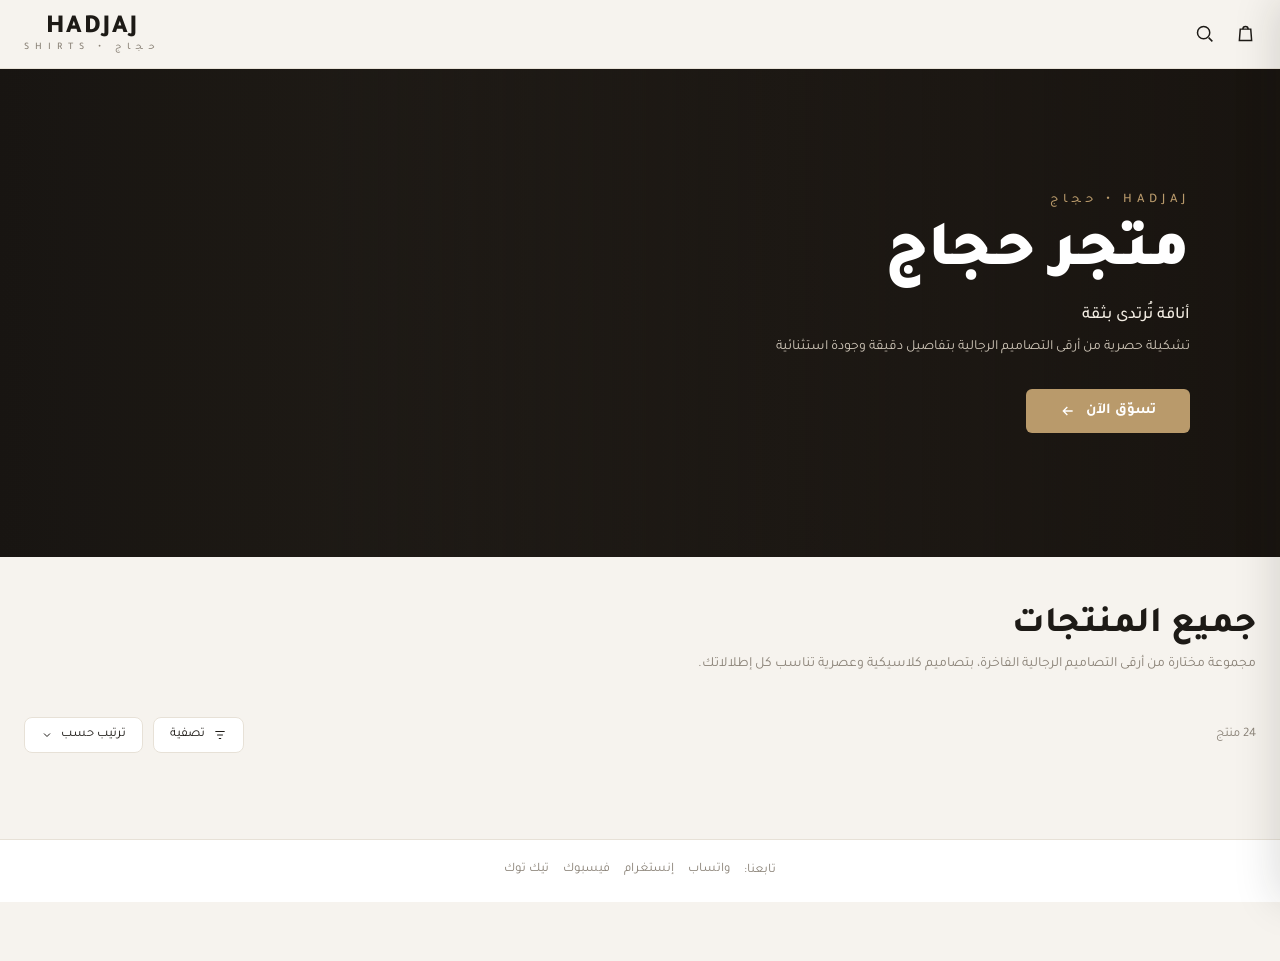
==== frontend/index.html @ 94fb6344 "opt" ====
<!DOCTYPE html>
<html lang="ar" dir="rtl">

<head>
  <meta charset="UTF-8">
  <meta name="viewport" content="width=device-width, initial-scale=1.0">
  <title>حجاج | قمصان</title>
  <link rel="preconnect" href="https://fonts.googleapis.com">
  <link rel="preconnect" href="https://fonts.gstatic.com" crossorigin>
  <link href="https://fonts.googleapis.com/css2?family=Tajawal:wght@400;500;700;800&display=swap"
    rel="stylesheet">
  <link rel="stylesheet" href="/frontend/css/store.css">
  <link rel="stylesheet" href="/frontend/css/motion-system.css">
</head>

<body>

  <!-- Header -->
  <header>
    <div class="header-inner">
      <div class="h-icons">
        <button aria-label="الحقيبة" id="cartBtn" style="position:relative"><span class="cart-badge" id="cartBadge"
            style="display:none">0</span>
          <svg width="21" height="21" viewBox="0 0 24 24" fill="none" stroke="currentColor" stroke-width="1.7">
            <path d="M6 7h12l1 13H5L6 7z" />
            <path d="M9 7a3 3 0 0 1 6 0" />
          </svg>
        </button>
        <button aria-label="بحث" id="searchBtn">
          <svg width="21" height="21" viewBox="0 0 24 24" fill="none" stroke="currentColor" stroke-width="1.7">
            <circle cx="11" cy="11" r="7" />
            <path d="M21 21l-4.3-4.3" />
          </svg>
        </button>
      </div>

      <nav class="main-nav" id="mainNav" aria-label="أقسام المتجر">
        <!-- Rendered dynamically from Firestore categories only -->
      </nav>

      <a href="/" class="logo">
        <div class="mark">HADJAJ</div>
        <div class="sub">حجاج • SHIRTS</div>
      </a>
    </div>

    <!-- Mobile categories scroll bar -->
    <div class="mobile-cat-bar" id="mobileCatBar" aria-label="أقسام المتجر للجوال">
      <div class="mobile-cat-scroller" id="mobileCatScroller">
        <!-- Rendered dynamically from Firestore categories only -->
      </div>
    </div>
  </header>

  <!-- Hero -->
  <section class="hero is-loading">
    <div class="hero-skel" id="heroBannerSkel" aria-hidden="true"></div>
    <picture id="heroBannerPic">
      <source media="(max-width: 768px)" srcset="" id="heroBannerMobile">
      <img src="" alt="متجر حجاج" id="heroBannerImg" class="hero-img-loading">
    </picture>
    <script>
      (function(){
        try {
          var params = new URLSearchParams(window.location.search);
          var catId = params.get('cat') || params.get('category');
          var viewParam = params.get('view');
          var cachedCats = JSON.parse(localStorage.getItem('clothstore_categories_cache') || 'null');
          var b = null;
          if (catId && Array.isArray(cachedCats)) {
            var found = cachedCats.find(function(c){ return c.id === catId || (c.name && c.name.trim().toLowerCase() === catId.trim().toLowerCase()); });
            if (found && found.banner && found.banner.img) {
              b = { desktop: found.banner.img, mobile: found.banner.mobileImg || found.banner.img };
            }
          }
          if (!b && (!viewParam || viewParam === 'all')) {
            b = JSON.parse(localStorage.getItem('clothstore_active_banner') || 'null');
            if (!b && Array.isArray(cachedCats)) {
              var firstWithBanner = cachedCats.find(function(c){ return c.banner && c.banner.img; });
              if (firstWithBanner) {
                b = { desktop: firstWithBanner.banner.img, mobile: firstWithBanner.banner.mobileImg || firstWithBanner.banner.img };
              }
            }
          }
          var m = document.getElementById('heroBannerMobile');
          var img = document.getElementById('heroBannerImg');
          if (b && b.desktop && img) {
            if (m && b.mobile) m.srcset = b.mobile;
            img.src = b.desktop;
            img.classList.remove('hero-img-loading');
            var hero = document.querySelector('.hero');
            if (hero) hero.classList.remove('is-loading');
          }
        } catch(e){}
      })();
    </script>
    <div class="hero-overlay">
      <div class="hero-content">
        <div class="hero-brand">HADJAJ • حجاج</div>
        <h1 class="hero-title" id="heroTitle">متجر حجاج</h1>
        <p class="hero-sub" id="heroSub">أناقة تُرتدى بثقة</p>
        <p class="hero-desc" id="heroDesc">تشكيلة حصرية من أرقى التصاميم الرجالية بتفاصيل دقيقة وجودة استثنائية</p>
        <button class="btn-gold" id="heroShopBtn">
          تسوّق الآن
          <svg width="16" height="16" viewBox="0 0 24 24" fill="none" stroke="currentColor" stroke-width="2">
            <path d="M5 12h14M13 6l6 6-6 6" />
          </svg>
        </button>
      </div>
    </div>
  </section>

  <!-- Page head -->
  <div class="section">
    <div class="page-head">
      <h1 id="pageHeading">جميع المنتجات</h1>
      <p id="pageDesc">مجموعة مختارة من أرقى التصاميم الرجالية الفاخرة، بتصاميم كلاسيكية وعصرية تناسب كل إطلالاتك.</p>
    </div>
  </div>

  <!-- Toolbar -->
  <div class="toolbar">
    <span class="count" id="count">24 منتج</span>
    <div class="tools">
      <div class="dropdown">
        <button class="tool-btn" id="filterBtn">
          <svg width="14" height="14" viewBox="0 0 24 24" fill="none" stroke="currentColor" stroke-width="2">
            <path d="M4 6h16M7 12h10M10 18h4" />
          </svg>
          تصفية
        </button>
        <div class="menu" id="filterMenu">
          <button data-f="all" class="active">الكل</button>
          <button data-f="lt300">أقل من 300 دج</button>
          <button data-f="mid">من 300 إلى 350 دج</button>
          <button data-f="gt350">أكثر من 350 دج</button>
          <button data-f="sale">الخصومات فقط</button>
        </div>
      </div>
      <div class="dropdown">
        <button class="tool-btn" id="sortBtn">
          ترتيب حسب
          <svg width="12" height="12" viewBox="0 0 24 24" fill="none" stroke="currentColor" stroke-width="2">
            <path d="M6 9l6 6 6-6" />
          </svg>
        </button>
        <div class="menu" id="sortMenu">
          <button data-s="default" class="active">الافتراضي</button>
          <button data-s="asc">السعر: من الأقل إلى الأعلى</button>
          <button data-s="desc">السعر: من الأعلى إلى الأقل</button>
          <button data-s="name">الاسم: أ إلى ي</button>
        </div>
      </div>
    </div>
  </div>

  <!-- Products grid -->
  <div class="grid" id="grid"></div>

  <!-- Footer -->
  <footer>
    <div class="footer-inner">
      <div class="socials">
        <span>تابعنا:</span>
        <a href="https://wa.me/213770104040" target="_blank" rel="noopener noreferrer">واتساب</a>
        <a href="https://www.instagram.com/hdjaj_shop" target="_blank" rel="noopener noreferrer">إنستغرام</a>
        <a href="https://www.facebook.com/people/%D8%AD%D8%AC%D8%A7%D8%AC-%D9%84%D9%84%D8%A3%D9%82%D9%85%D8%B5%D8%A9-%D9%88%D8%A7%D9%84%D8%B9%D8%B7%D9%88%D8%B1/100051401982410/" target="_blank" rel="noopener noreferrer">فيسبوك</a>
        <a href="https://www.tiktok.com/@hadjadj_shop" target="_blank" rel="noopener noreferrer">تيك توك</a>
      </div>
    </div>
  </footer>

  <!-- Search overlay -->
  <div class="search-overlay" id="searchOverlay">
    <div class="search-panel">
      <div class="search-head">
        <svg width="19" height="19" viewBox="0 0 24 24" fill="none" stroke="#8a8277" stroke-width="1.8">
          <circle cx="11" cy="11" r="7" />
          <path d="M21 21l-4.3-4.3" />
        </svg>
        <input type="text" id="searchInput" placeholder="ابحث عن قميص...">
        <button id="searchClose" aria-label="إغلاق"><svg width="19" height="19" viewBox="0 0 24 24" fill="none"
            stroke="currentColor" stroke-width="2">
            <path d="M6 6l12 12M18 6L6 18" />
          </svg></button>
      </div>
      <div class="search-results" id="searchResults"></div>
    </div>
  </div>

  <!-- Cart drawer -->
  <div class="backdrop" id="backdrop"></div>
  <aside class="drawer" id="cartDrawer" aria-label="حقيبة التسوق">
    <div class="drawer-head">
      <h3>حقيبة التسوق</h3>
      <button id="cartClose" aria-label="إغلاق"><svg width="20" height="20" viewBox="0 0 24 24" fill="none"
          stroke="currentColor" stroke-width="2">
          <path d="M6 6l12 12M18 6L6 18" />
        </svg></button>
    </div>
    <div class="drawer-items" id="cartItems"></div>
    <div class="drawer-foot" id="cartFoot">
      <div class="drawer-total"><span>المجموع</span><b id="cartTotal">0 دج</b></div>
      <button class="btn-order" id="checkoutBtn">إتمام الطلب</button>
    </div>
  </aside>

  <div class="toast" id="toast"></div>

  <!-- Checkout Modal -->
  <div class="checkout-modal-backdrop" id="checkoutBackdrop"></div>
  <div class="checkout-modal" id="checkoutModal" role="dialog" aria-labelledby="checkoutModalTitle">
    <div class="cm-head">
      <h3 id="checkoutModalTitle">إتمام الطلب — الدفع عند الاستلام</h3>
      <button type="button" class="cm-close" id="checkoutClose" aria-label="إغلاق">&times;</button>
    </div>
    <div class="cm-body">
      <!-- Order items review summary -->
      <div class="cm-review-box">
        <div class="cm-review-title">مراجعة المنتجات في السلة (<span id="cmItemCount">0</span>):</div>
        <div class="cm-items-list" id="cmItemsList"></div>
        <div class="cm-summary-row">
          <span>المجموع الكلي:</span>
          <b class="cm-total" id="cmTotalAmount">0 دج</b>
        </div>
        <div class="cm-note">تدفع نقداً عند استلام طلبك بعد المعاينة. التوصيل متوفر لجميع الولايات.</div>
      </div>

      <!-- COD Customer Details Form -->
      <form id="checkoutForm" novalidate>
        <div class="field" id="cmFName">
          <label>الاسم الكامل <em>*</em></label>
          <input type="text" id="cmName" placeholder="مثال: محمد بن علي" autocomplete="name" required>
          <div class="err">يرجى إدخال الاسم الكامل (3 أحرف على الأقل)</div>
        </div>

        <div class="field" id="cmFPhone">
          <label>رقم الهاتف <em>*</em></label>
          <input type="tel" id="cmPhone" placeholder="مثال: 0551234567" autocomplete="tel" maxlength="10"
            inputmode="numeric" required>
          <div class="err">يرجى إدخال رقم هاتف جزائري صحيح (يبدأ بـ 05 / 06 / 07)</div>
        </div>

        <div class="two-col">
          <div class="field" id="cmFWilaya">
            <label>الولاية <em>*</em></label>
            <select id="cmWilaya" required>
              <option value="">— اختر الولاية —</option>
            </select>
            <div class="err">يرجى اختيار الولاية</div>
          </div>
          <div class="field" id="cmFCommune">
            <label>البلدية <em>*</em></label>
            <select id="cmCommune" disabled required>
              <option value="">— اختر الولاية أولاً —</option>
            </select>
            <div class="err">يرجى اختيار البلدية</div>
          </div>
        </div>

        <div class="field">
          <label>العنوان (اختياري)</label>
          <input type="text" id="cmAddress" placeholder="الحي، الشارع، رقم المنزل...">
        </div>

        <!-- Delivery Method Selection -->
        <div class="delivery-group" id="cmFDeliveryMethod">
          <label class="delivery-group-label">طريقة التوصيل <em>*</em></label>
          <div class="delivery-options-grid">
            <label class="delivery-option-card active" id="cmCardHome">
              <input type="radio" name="cmDeliveryMethod" value="home" checked>
              <div class="doc-icon">
                <svg width="20" height="20" viewBox="0 0 24 24" fill="none" stroke="currentColor" stroke-width="2"><path d="M3 9l9-7 9 7v11a2 2 0 0 1-2 2H5a2 2 0 0 1-2-2z"/><polyline points="9 22 9 12 15 12 15 22"/></svg>
              </div>
              <div class="doc-info">
                <div class="doc-name">توصيل للمنزل</div>
              </div>
              <div class="doc-price" id="cmHomePriceDisplay">—</div>
            </label>

            <label class="delivery-option-card" id="cmCardStopDesk">
              <input type="radio" name="cmDeliveryMethod" value="stopDesk">
              <div class="doc-icon">
                <svg width="20" height="20" viewBox="0 0 24 24" fill="none" stroke="currentColor" stroke-width="2"><rect x="2" y="7" width="20" height="14" rx="2" ry="2"/><path d="M16 21V5a2 2 0 0 0-2-2h-4a2 2 0 0 0-2 2v16"/></svg>
              </div>
              <div class="doc-info">
                <div class="doc-name">استلام من المكتب</div>
              </div>
              <div class="doc-price" id="cmStopDeskPriceDisplay">—</div>
            </label>
          </div>
        </div>

        <!-- Live Price Breakdown for Cart Checkout Modal -->
        <div class="order-price-summary" id="cmPriceSummary">
          <div class="ops-row">
            <span>المنتجات:</span>
            <span id="cmOpsSubtotal">0 دج</span>
          </div>
          <div class="ops-row">
            <span>التوصيل (<span id="cmOpsMethodLabel">توصيل للمنزل</span>):</span>
            <span id="cmOpsShipping">0 دج</span>
          </div>
          <div class="ops-row total">
            <span>المجموع الكلي:</span>
            <strong id="cmOpsTotal">0 دج</strong>
          </div>
        </div>

        <button type="submit" class="btn-order" id="cmSubmitBtn">تأكيد الطلب — الدفع عند الاستلام</button>
        <div class="secure">
          <svg width="14" height="14" viewBox="0 0 24 24" fill="none" stroke="currentColor" stroke-width="2">
            <rect x="4" y="10" width="16" height="10" rx="2" />
            <path d="M8 10V7a4 4 0 0 1 8 0v3" />
          </svg>
          معلوماتك مشفرة وآمنة — تدفع فقط عند استلام طلبك
        </div>
      </form>
    </div>
  </div>

  <!-- Order Success Modal -->
  <div class="success-modal" id="orderSuccessModal">
    <div class="sm-card">
      <div class="check">
        <svg width="36" height="36" viewBox="0 0 24 24" fill="none" stroke="currentColor" stroke-width="2.4">
          <path d="M4 12.5l5 5L20 6.5" />
        </svg>
      </div>
      <h3>تم استلام طلبك بنجاح!</h3>
      <p>شكراً لطلبك من متجر حجاج! سنتصل بك هاتفياً لتأكيد شحن طلبك.<br>الدفع نقداً فقط عند استلام المنتجات.</p>
      <div class="summary" id="smOrderSummary"></div>
      <button type="button" class="btn-order" id="smContinueBtn" style="width:100%;margin-top:16px">متابعة
        التسوق</button>
    </div>
  </div>

  <!-- Quick Options Modal (Size & Color Selector for Card 🛒) -->
  <div class="qo-backdrop" id="qoBackdrop"></div>
  <div class="qo-modal" id="qoModal" role="dialog" aria-labelledby="qoTitle">
    <div class="qo-head">
      <div class="qo-prod-info">
        <img id="qoImg" src="" alt="" style="background:var(--bg)">
        <div>
          <h4 id="qoTitle">اسم المنتج</h4>
          <div class="qo-price"><span id="qoPrice">0</span> <span>دج</span></div>
        </div>
      </div>
      <button type="button" class="qo-close" id="qoClose" aria-label="إغلاق">&times;</button>
    </div>

    <div class="qo-body">
      <!-- Sizes Section -->
      <div class="qo-section" id="qoSizesSection">
        <label class="qo-label">المقاس: <span class="qo-selected-text" id="qoSelectedSizeText"></span> <em
            class="req">*</em></label>
        <div class="qo-sizes" id="qoSizesList"></div>
        <div class="qo-err" id="qoSizeErr">يرجى اختيار المقاس أولاً</div>
      </div>

      <!-- Colors Section -->
      <div class="qo-section" id="qoColorsSection">
        <label class="qo-label">اللون: <span class="qo-selected-text" id="qoSelectedColorText"></span> <em
            class="req">*</em></label>
        <div class="qo-colors" id="qoColorsList"></div>
        <div class="qo-err" id="qoColorErr">يرجى اختيار اللون أولاً</div>
      </div>

      <!-- Quantity Section -->
      <div class="qo-qty-row">
        <label class="qo-label" style="margin-bottom:0">الكمية:</label>
        <div class="ci-qty" style="direction:ltr">
          <button type="button" id="qoQtyPlus" aria-label="زيادة">+</button>
          <span id="qoQtyVal">1</span>
          <button type="button" id="qoQtyMinus" aria-label="إنقاص">−</button>
        </div>
        <div class="qo-subtotal">المجموع: <b id="qoSubtotalVal">0 دج</b></div>
      </div>

      <!-- Error Banner -->
      <div class="qo-banner-err" id="qoBannerErr">يرجى اختيار المقاس واللون أولاً</div>

      <!-- Submit Button -->
      <button type="button" class="btn-order" id="qoSubmitBtn">
        <svg width="18" height="18" viewBox="0 0 24 24" fill="none" stroke="currentColor" stroke-width="2.2"
          style="margin-left:6px;vertical-align:middle">
          <path d="M6 7h12l1 13H5L6 7z" />
          <path d="M9 7a3 3 0 0 1 6 0" />
        </svg>
        <span>أضف إلى السلة</span>
      </button>
    </div>
  </div>

  <script type="module" src="/frontend/js/store.js"></script>

</body>
</html>
---- frontend/css/store.css ----
:root {
      --bg: #f6f3ee;
      --card: #ffffff;
      --ink: #1d1a16;
      --muted: #8a8277;
      --line: #e7e1d7;
      --gold: #b99a6b;
      --gold-dark: #a5875a;
      --radius: 14px;
    }

    * {
      margin: 0;
      padding: 0;
      box-sizing: border-box
    }

    body {
      font-family: 'Tajawal', sans-serif;
      background: var(--bg);
      color: var(--ink)
    }

    a {
      text-decoration: none;
      color: inherit
    }

    img {
      display: block;
      max-width: 100%
    }

    /* ---------- Header ---------- */
    header {
      position: sticky;
      top: 0;
      z-index: 80;
      background: var(--bg);
      border-bottom: 1px solid var(--line);
    }

    .header-inner {
      max-width: 1280px;
      margin: 0 auto;
      padding: 14px 24px;
      display: flex;
      align-items: center;
      justify-content: space-between;
      gap: 16px;
    }

    .h-icons {
      display: flex;
      align-items: center;
      gap: 20px
    }

    .h-icons button {
      background: none;
      border: none;
      cursor: pointer;
      color: var(--ink);
      display: flex;
      align-items: center;
      transition: color .2s;
    }

    .h-icons button:hover {
      color: var(--gold)
    }

    nav.main-nav {
      display: flex;
      align-items: center;
      gap: 28px;
    }

    nav.main-nav a {
      font-size: 15px;
      font-weight: 500;
      color: var(--ink);
      position: relative;
      padding: 4px 0;
      text-decoration: none;
      cursor: pointer;
      transition: color .2s ease;
      white-space: nowrap;
    }

    nav.main-nav a::after {
      content: "";
      position: absolute;
      bottom: -2px;
      right: 0;
      width: 0;
      height: 2px;
      background: var(--ink);
      transition: width .25s ease;
    }

    nav.main-nav a:hover::after,
    nav.main-nav a.active::after {
      width: 100%;
    }

    nav.main-nav a.active {
      font-weight: 700;
    }

    /* Skeleton shimmer loader for main-nav */
    .nav-skeleton {
      display: inline-flex;
      align-items: center;
      gap: 16px;
    }

    .nav-skel-pill {
      display: inline-block;
      width: 60px;
      height: 14px;
      border-radius: 4px;
      background: linear-gradient(90deg, rgba(255, 255, 255, 0.04) 25%, rgba(255, 255, 255, 0.14) 50%, rgba(255, 255, 255, 0.04) 75%);
      background-size: 200% 100%;
      animation: navSkelPulse 1.4s ease-in-out infinite;
    }

    @keyframes navSkelPulse {
      0% { background-position: 200% 0; }
      100% { background-position: -200% 0; }
    }

    /* Mobile categories horizontal pill scroller */
    .mobile-cat-bar {
      display: none;
      width: 100%;
      background: var(--bg);
      border-top: 1px solid var(--line);
      padding: 8px 16px;
    }

    .mobile-cat-scroller {
      display: flex;
      align-items: center;
      gap: 8px;
      overflow-x: auto;
      -webkit-overflow-scrolling: touch;
      scrollbar-width: none;
    }

    .mobile-cat-scroller::-webkit-scrollbar {
      display: none;
    }

    .mobile-cat-pill {
      display: inline-flex;
      align-items: center;
      white-space: nowrap;
      padding: 6px 14px;
      border-radius: 20px;
      font-size: 13px;
      font-weight: 500;
      color: var(--muted);
      background: rgba(255, 255, 255, 0.04);
      border: 1px solid rgba(255, 255, 255, 0.08);
      cursor: pointer;
      text-decoration: none;
      font-family: inherit;
      transition: all .2s ease;
    }

    .mobile-cat-pill:hover,
    .mobile-cat-pill.active {
      color: #111;
      background: var(--gold);
      border-color: var(--gold);
      font-weight: 700;
    }

    .logo {
      text-align: center;
      line-height: 1.1
    }

    .logo .mark {
      font-size: 26px;
      font-weight: 900;
      letter-spacing: 2px
    }

    .logo .sub {
      font-size: 10px;
      letter-spacing: 6px;
      color: var(--muted);
      font-weight: 500
    }

    /* ---------- Hero (Fixed 2.62 : 1 on Desktop) ---------- */
    .hero {
      position: relative;
      overflow: hidden;
      width: 100%;
      aspect-ratio: 2.62 / 1;
      max-height: 580px;
      background: #1d1a16;
    }

    .hero-skel {
      position: absolute;
      inset: 0;
      z-index: 1;
      background: #191612;
      background: linear-gradient(
        90deg,
        rgba(25, 22, 18, 1) 0%,
        rgba(46, 40, 34, 0.96) 50%,
        rgba(25, 22, 18, 1) 100%
      );
      background-size: 200% 100%;
      animation: heroSkelPulse 1.8s cubic-bezier(0.4, 0, 0.2, 1) infinite;
      pointer-events: none;
      opacity: 0;
      transition: opacity .25s ease;
    }

    .hero.is-loading .hero-skel {
      opacity: 1;
    }

    @keyframes heroSkelPulse {
      0% { background-position: 200% 0; }
      100% { background-position: -200% 0; }
    }

    .hero picture {
      display: block;
      width: 100%;
      height: 100%;
      position: relative;
      z-index: 2;
    }

    .hero img {
      width: 100%;
      height: 100%;
      aspect-ratio: 2.62 / 1;
      object-fit: cover;
      object-position: var(--crop-dx, 50%) var(--crop-dy, 50%);
      transform: scale(var(--crop-dz, 1));
      transform-origin: var(--crop-dx, 50%) var(--crop-dy, 50%);
      transition: opacity .28s ease;
    }

    .hero img.hero-img-loading {
      opacity: 0;
    }

    .hero-overlay {
      position: absolute;
      inset: 0;
      background: linear-gradient(to left, rgba(20, 16, 12, .82) 0%, rgba(20, 16, 12, .45) 45%, rgba(20, 16, 12, .05) 75%);
      display: flex;
      align-items: center;
      z-index: 3;
    }

    .hero-content {
      padding: 0 7%;
      color: #fff;
      max-width: 640px
    }

    .hero-brand {
      font-size: 13px;
      letter-spacing: 5px;
      color: var(--gold);
      margin-bottom: 10px;
      font-weight: 500
    }

    .hero-title {
      font-size: 64px;
      font-weight: 900;
      line-height: 1.15;
      margin-bottom: 14px
    }

    .hero-sub {
      font-size: 17px;
      font-weight: 500;
      margin-bottom: 8px;
      color: #f3ede3
    }

    .hero-desc {
      font-size: 14px;
      color: #cfc6b8;
      margin-bottom: 28px;
      line-height: 1.9
    }

    .btn-gold {
      display: inline-flex;
      align-items: center;
      gap: 10px;
      background: var(--gold);
      color: #fff;
      border: none;
      cursor: pointer;
      font-family: inherit;
      font-size: 15px;
      font-weight: 700;
      padding: 13px 34px;
      border-radius: 6px;
      transition: background .2s;
    }

    .btn-gold:hover {
      background: var(--gold-dark)
    }

    .btn-gold svg {
      transform: scaleX(-1)
    }

    /* ---------- Page title ---------- */
    .section {
      max-width: 1280px;
      margin: 0 auto;
      padding: 48px 24px 24px
    }

    .breadcrumb {
      font-size: 12px;
      color: var(--muted);
      margin-bottom: 6px
    }

    .breadcrumb b {
      color: var(--ink)
    }

    .page-head h1 {
      font-size: 36px;
      font-weight: 800;
      margin-bottom: 8px
    }

    .page-head p {
      font-size: 14px;
      color: var(--muted)
    }

    /* ---------- Toolbar ---------- */
    .toolbar {
      max-width: 1280px;
      margin: 20px auto 0;
      padding: 0 24px;
      display: flex;
      align-items: center;
      justify-content: space-between;
      gap: 12px;
      position: relative;
      z-index: 10;
    }

    .toolbar .count {
      font-size: 13px;
      color: var(--muted)
    }

    .tools {
      display: flex;
      gap: 10px
    }

    .tool-btn {
      display: inline-flex;
      align-items: center;
      gap: 8px;
      background: #fff;
      border: 1px solid var(--line);
      border-radius: 8px;
      padding: 9px 16px;
      font-family: inherit;
      font-size: 13px;
      cursor: pointer;
      color: var(--ink);
      transition: border-color .2s;
    }

    .tool-btn:hover {
      border-color: var(--gold)
    }

    /* ---------- Grid ---------- */
    .grid {
      max-width: 1280px;
      margin: 26px auto 60px;
      padding: 0 24px;
      display: grid;
      grid-template-columns: repeat(4, 1fr);
      gap: 22px;
    }

    .card {
      background: var(--card);
      border-radius: var(--radius);
      overflow: hidden;
      position: relative;
      transition: transform .3s, box-shadow .3s;
      border: 1px solid var(--line);
      display: flex;
      flex-direction: column
    }

    .card:hover {
      transform: translateY(-4px);
      box-shadow: 0 14px 34px rgba(29, 26, 22, .10)
    }

    .card-link {
      display: block;
      color: inherit;
      text-decoration: none;
      flex: 1
    }

    .card-img {
      position: relative;
      aspect-ratio: 3/3.4;
      overflow: hidden;
      background: #efeae1
    }

    .card-img img {
      width: 100%;
      height: 100%;
      object-fit: cover;
      transition: transform .5s
    }

    .card:hover .card-img img {
      transform: scale(1.05)
    }

    .fav {
      position: absolute;
      top: 12px;
      right: 12px;
      width: 34px;
      height: 34px;
      border-radius: 50%;
      background: rgba(255, 255, 255, .92);
      border: none;
      cursor: pointer;
      display: flex;
      align-items: center;
      justify-content: center;
      color: #b6aea2;
      transition: color .2s, transform .2s;
      z-index: 2;
    }

    .fav:hover {
      transform: scale(1.1)
    }

    .fav.liked {
      color: #c0392b
    }

    .badge {
      position: absolute;
      top: 12px;
      left: 12px;
      z-index: 2;
      background: #1d1a16;
      color: #fff;
      font-size: 11px;
      font-weight: 700;
      padding: 5px 12px;
      border-radius: 20px;
    }

    .card-info-top {
      padding: 14px 16px 4px;
      text-align: right
    }

    .card-info-top h3 {
      font-size: 15px;
      font-weight: 700;
      margin-bottom: 6px;
      line-height: 1.4
    }

    .price {
      font-size: 15px;
      font-weight: 800;
      color: var(--ink);
      margin-top: 8px
    }

    .price span {
      font-weight: 400;
      font-size: 12px;
      color: var(--muted)
    }

    .dots {
      display: flex;
      gap: 6px;
      margin-top: 8px
    }

    .dot {
      width: 14px;
      height: 14px;
      border-radius: 50%;
      border: 1px solid rgba(0, 0, 0, .12);
      cursor: pointer;
      transition: transform .15s
    }

    .dot:hover {
      transform: scale(1.25)
    }

    .dot.active {
      outline: 2px solid var(--gold);
      outline-offset: 2px
    }

    /* ---------- Footer ---------- */
    footer {
      border-top: 1px solid var(--line);
      background: #fff
    }

    .footer-inner {
      max-width: 1280px;
      margin: 0 auto;
      padding: 22px 24px;
      display: flex;
      align-items: center;
      justify-content: center;
      gap: 16px;
      flex-wrap: wrap;
    }

    .socials {
      display: flex;
      gap: 14px;
      font-size: 13px;
      color: var(--muted);
      align-items: center
    }

    .socials a:hover {
      color: var(--gold)
    }

    @media (max-width:1024px) {
      .grid {
        grid-template-columns: repeat(3, 1fr)
      }
    }

    @media (max-width:768px) {
      .grid {
        grid-template-columns: repeat(2, 1fr)
      }

      nav.main-nav {
        display: none !important;
      }

      .mobile-cat-bar {
        display: block;
      }

      .hero {
        aspect-ratio: 0.94 / 1;
        max-height: none;
      }

      .hero img {
        width: 100%;
        height: 100%;
        aspect-ratio: 0.94 / 1;
        object-position: var(--crop-mx, var(--crop-dx, 50%)) var(--crop-my, var(--crop-dy, 50%));
        transform: scale(var(--crop-mz, var(--crop-dz, 1)));
        transform-origin: var(--crop-mx, 50%) var(--crop-my, 50%);
      }

      .hero-title {
        font-size: 42px
      }
    }

    @media (max-width:480px) {
      .grid {
        grid-template-columns: 1fr
      }
    }

    /* ===== Fixed features: search / cart / dropdowns / toast ===== */
    .cart-badge {
      position: absolute;
      top: -6px;
      left: -9px;
      min-width: 17px;
      height: 17px;
      padding: 0 4px;
      border-radius: 10px;
      background: #c0392b;
      color: #fff;
      font-size: 10px;
      font-weight: 800;
      display: flex;
      align-items: center;
      justify-content: center
    }

    .backdrop {
      position: fixed;
      inset: 0;
      background: rgba(20, 16, 12, .45);
      z-index: 90;
      opacity: 0;
      pointer-events: none;
      transition: opacity .25s
    }

    .backdrop.show {
      opacity: 1;
      pointer-events: auto
    }

    .search-overlay {
      position: fixed;
      inset: 0;
      z-index: 100;
      display: flex;
      justify-content: center;
      padding: 90px 20px 20px;
      background: rgba(20, 16, 12, .45);
      opacity: 0;
      pointer-events: none;
      transition: opacity .2s
    }

    .search-overlay.show {
      opacity: 1;
      pointer-events: auto
    }

    .search-panel {
      width: 100%;
      max-width: 560px;
      background: #fff;
      border-radius: 14px;
      height: fit-content;
      max-height: 70vh;
      display: flex;
      flex-direction: column;
      overflow: hidden;
      transform: translateY(-12px);
      transition: transform .2s
    }

    .search-overlay.show .search-panel {
      transform: none
    }

    .search-head {
      display: flex;
      align-items: center;
      gap: 10px;
      padding: 14px 16px;
      border-bottom: 1px solid var(--line)
    }

    .search-head input {
      flex: 1;
      border: none;
      outline: none;
      font-family: inherit;
      font-size: 16px;
      background: none;
      color: var(--ink)
    }

    .search-head button {
      background: none;
      border: none;
      cursor: pointer;
      color: var(--muted);
      display: flex
    }

    .search-results {
      overflow-y: auto
    }

    .sr-item {
      display: flex;
      align-items: center;
      gap: 12px;
      padding: 10px 16px;
      transition: background .15s
    }

    .sr-item:hover {
      background: var(--bg)
    }

    .sr-item img {
      width: 46px;
      height: 52px;
      object-fit: cover;
      border-radius: 8px
    }

    .sr-name {
      font-size: 14px;
      font-weight: 700
    }

    .sr-price {
      font-size: 12px;
      color: var(--gold-dark);
      font-weight: 800
    }

    .search-empty {
      padding: 26px;
      text-align: center;
      color: var(--muted);
      font-size: 14px
    }

    .dropdown {
      position: relative
    }

    .menu {
      position: absolute;
      top: calc(100% + 8px);
      left: 0;
      background: #fff;
      border: 1px solid var(--line);
      border-radius: 10px;
      box-shadow: 0 12px 30px rgba(29, 26, 22, .12);
      min-width: 200px;
      padding: 6px;
      display: none;
      z-index: 20;
      text-align: right
    }

    .menu.open {
      display: block
    }

    .menu button {
      display: block;
      width: 100%;
      text-align: right;
      background: none;
      border: none;
      font-family: inherit;
      font-size: 13px;
      font-weight: 500;
      padding: 10px 12px;
      border-radius: 7px;
      cursor: pointer;
      color: var(--ink)
    }

    .menu button:hover {
      background: var(--bg)
    }

    .menu button.active {
      font-weight: 800;
      color: var(--gold-dark)
    }

    .drawer {
      position: fixed;
      top: 0;
      bottom: 0;
      right: -410px;
      width: min(400px, 92vw);
      background: #fff;
      z-index: 95;
      transition: right .3s;
      display: flex;
      flex-direction: column;
      box-shadow: -14px 0 40px rgba(29, 26, 22, .15)
    }

    .drawer.open {
      right: 0
    }

    .drawer-head {
      display: flex;
      align-items: center;
      justify-content: space-between;
      padding: 18px 20px;
      border-bottom: 1px solid var(--line)
    }

    .drawer-head h3 {
      font-size: 17px;
      font-weight: 800
    }

    .drawer-head button {
      background: none;
      border: none;
      cursor: pointer;
      color: var(--muted);
      display: flex
    }

    .drawer-items {
      flex: 1;
      overflow-y: auto;
      padding: 4px 20px
    }

    .ci {
      display: flex;
      gap: 12px;
      padding: 12px 0;
      border-bottom: 1px solid var(--line)
    }

    .ci img {
      width: 58px;
      height: 66px;
      object-fit: cover;
      border-radius: 9px
    }

    .ci-info {
      flex: 1
    }

    .ci-name {
      font-size: 14px;
      font-weight: 700;
      margin-bottom: 2px
    }

    .ci-meta {
      font-size: 12px;
      color: var(--muted);
      margin-bottom: 6px
    }

    .ci-row {
      display: flex;
      align-items: center;
      justify-content: space-between
    }

    .ci-qty {
      display: inline-flex;
      align-items: center;
      border: 1px solid var(--line);
      border-radius: 7px;
      overflow: hidden
    }

    .ci-qty button {
      width: 26px;
      height: 26px;
      border: none;
      background: none;
      cursor: pointer;
      font-size: 15px;
      color: var(--ink)
    }

    .ci-qty span {
      width: 30px;
      text-align: center;
      font-size: 13px;
      font-weight: 800
    }

    .ci-price {
      font-size: 14px;
      font-weight: 800;
      color: var(--gold-dark)
    }

    .ci-remove {
      background: none;
      border: none;
      color: #c0392b;
      cursor: pointer;
      font-family: inherit;
      font-size: 12px;
      margin-top: 5px;
      padding: 0
    }

    .ci-remove:hover {
      text-decoration: underline
    }

    .drawer-foot {
      border-top: 1px solid var(--line);
      padding: 16px 20px
    }

    .drawer-total {
      display: flex;
      justify-content: space-between;
      font-size: 15px;
      margin-bottom: 12px
    }

    .drawer-total b {
      font-size: 18px
    }

    .drawer-empty {
      text-align: center;
      color: var(--muted);
      padding: 50px 10px;
      font-size: 14px;
      line-height: 2
    }

    .toast {
      position: fixed;
      bottom: 26px;
      right: 50%;
      transform: translate(50%, 20px);
      background: #1d1a16;
      color: #fff;
      padding: 13px 26px;
      border-radius: 30px;
      font-size: 14px;
      font-weight: 700;
      z-index: 120;
      opacity: 0;
      pointer-events: none;
      transition: .3s;
      white-space: nowrap
    }

    .toast.show {
      opacity: 1;
      transform: translate(50%, 0)
    }

    .empty-state {
      grid-column: 1/-1;
      text-align: center;
      color: var(--muted);
      padding: 60px 20px;
      font-size: 15px;
      line-height: 2.2;
      background: #fff;
      border: 1px solid var(--line);
      border-radius: var(--radius)
    }

    .price-old {
      text-decoration: line-through;
      color: var(--muted);
      font-weight: 400;
      font-size: 12px;
      margin-right: 8px
    }

    .breadcrumb a {
      color: var(--muted)
    }

    .breadcrumb a:hover {
      color: var(--gold)
    }

    .btn-cart {
      background: #fff;
      border: 1.5px solid var(--ink);
      color: var(--ink);
      font-family: inherit;
      font-size: 14px;
      font-weight: 800;
      padding: 12px 22px;
      border-radius: 8px;
      cursor: pointer;
      transition: .2s
    }

    .btn-cart:hover {
      background: var(--ink);
      color: #fff
    }

    .btn-order {
      width: 100%;
      background: var(--gold);
      color: #fff;
      border: none;
      cursor: pointer;
      font-family: inherit;
      font-size: 16px;
      font-weight: 800;
      padding: 15px;
      border-radius: 10px;
      transition: background .2s;
      display: block;
      text-align: center
    }

    .btn-order:hover {
      background: var(--gold-dark)
    }

    .btn-order:disabled {
      opacity: 0.6;
      cursor: not-allowed
    }

    /* In-cart options (size & color selector) */
    .ci-options {
      display: flex;
      flex-wrap: wrap;
      gap: 8px;
      margin: 6px 0;
      font-size: 12px
    }

    .ci-opt-group {
      display: inline-flex;
      align-items: center;
      gap: 4px
    }

    .ci-opt-group label {
      color: var(--muted);
      font-size: 11px
    }

    .ci-select {
      font-family: inherit;
      font-size: 11px;
      font-weight: 600;
      padding: 2px 6px;
      border: 1px solid var(--line);
      border-radius: 5px;
      background: #fff;
      color: var(--ink);
      cursor: pointer
    }

    .ci-select:focus {
      outline: none;
      border-color: var(--gold)
    }

    .ci-qty button:disabled {
      opacity: 0.35;
      cursor: not-allowed
    }

    /* Form controls */
    .field {
      margin-bottom: 14px;
      text-align: right
    }

    .field label {
      display: block;
      font-size: 13px;
      font-weight: 700;
      margin-bottom: 6px;
      color: var(--ink)
    }

    .field label em {
      color: #c0392b;
      font-style: normal
    }

    .field input,
    .field select {
      width: 100%;
      padding: 12px 14px;
      border: 1px solid var(--line);
      border-radius: 8px;
      font-family: inherit;
      font-size: 14px;
      background: #fdfcfa;
      color: var(--ink);
      transition: border-color .2s
    }

    .field input:focus,
    .field select:focus {
      outline: none;
      border-color: var(--gold)
    }

    .field select:disabled {
      background: #f4f2ee;
      color: #8a8275;
      cursor: not-allowed;
      opacity: 0.8;
    }

    .field .err {
      color: #c0392b;
      font-size: 12px;
      margin-top: 4px;
      display: none
    }

    .field.invalid input,
    .field.invalid select {
      border-color: #c0392b
    }

    .field.invalid .err {
      display: block
    }

    .two-col {
      display: grid;
      grid-template-columns: 1fr 1fr;
      gap: 12px
    }

    .secure {
      display: flex;
      align-items: center;
      justify-content: center;
      gap: 8px;
      font-size: 12px;
      color: var(--muted);
      margin-top: 12px
    }

    /* Checkout Modal & Backdrop */
    .checkout-modal-backdrop {
      position: fixed;
      inset: 0;
      background: rgba(20, 16, 12, 0.65);
      z-index: 100;
      opacity: 0;
      pointer-events: none;
      transition: .25s;
      backdrop-filter: blur(3px)
    }

    .checkout-modal-backdrop.show {
      opacity: 1;
      pointer-events: auto
    }

    .checkout-modal {
      position: fixed;
      top: 50%;
      left: 50%;
      transform: translate(-50%, -48%) scale(0.96);
      width: 92%;
      max-width: 540px;
      max-height: 88vh;
      overflow-y: auto;
      background: #fff;
      border-radius: var(--radius);
      z-index: 101;
      opacity: 0;
      pointer-events: none;
      transition: all .25s ease;
      box-shadow: 0 25px 60px rgba(0, 0, 0, 0.22);
      border: 1px solid var(--line)
    }

    .checkout-modal.show {
      opacity: 1;
      pointer-events: auto;
      transform: translate(-50%, -50%) scale(1)
    }

    .cm-head {
      display: flex;
      align-items: center;
      justify-content: space-between;
      padding: 16px 22px;
      border-bottom: 1px solid var(--line)
    }

    .cm-head h3 {
      font-size: 17px;
      font-weight: 800
    }

    .cm-close {
      background: none;
      border: none;
      font-size: 26px;
      line-height: 1;
      cursor: pointer;
      color: var(--muted);
      padding: 0 4px
    }

    .cm-close:hover {
      color: var(--ink)
    }

    .cm-body {
      padding: 20px 22px
    }

    .cm-review-box {
      background: var(--bg);
      border: 1px solid var(--line);
      border-radius: 10px;
      padding: 12px 14px;
      margin-bottom: 18px
    }

    .cm-review-title {
      font-size: 13px;
      font-weight: 700;
      color: var(--ink);
      margin-bottom: 10px
    }

    .cm-items-list {
      max-height: 170px;
      overflow-y: auto;
      display: flex;
      flex-direction: column;
      gap: 8px;
      margin-bottom: 12px
    }

    .cm-review-item {
      display: flex;
      align-items: center;
      gap: 10px;
      font-size: 13px;
      background: #fff;
      border: 1px solid var(--line);
      border-radius: 8px;
      padding: 8px 10px
    }

    .cm-review-item img {
      width: 42px;
      height: 42px;
      object-fit: cover;
      border-radius: 6px
    }

    .cm-review-info {
      flex: 1;
      min-width: 0;
      text-align: right
    }

    .cm-review-name {
      font-weight: 700;
      white-space: nowrap;
      overflow: hidden;
      text-overflow: ellipsis
    }

    .cm-review-meta {
      font-size: 11px;
      color: var(--muted);
      margin-top: 2px
    }

    .cm-review-calc {
      text-align: left;
      font-size: 12px;
      white-space: nowrap
    }

    .cm-review-calc b {
      display: block;
      font-size: 13px;
      color: var(--gold-dark);
      margin-top: 2px
    }

    .cm-summary-row {
      display: flex;
      justify-content: space-between;
      align-items: center;
      border-top: 1px dashed var(--line);
      padding-top: 10px;
      font-size: 14px;
      font-weight: 700
    }

    .cm-total {
      font-size: 18px;
      color: var(--gold-dark)
    }

    .cm-note {
      font-size: 11px;
      color: var(--muted);
      margin-top: 8px;
      line-height: 1.5;
      text-align: right
    }

    body.modal-open,
    body.drawer-open {
      overflow: hidden
    }

    /* Success Modal */
    .success-modal {
      position: fixed;
      top: 50%;
      left: 50%;
      transform: translate(-50%, -48%) scale(0.96);
      width: 92%;
      max-width: 480px;
      background: #fff;
      border-radius: var(--radius);
      z-index: 102;
      opacity: 0;
      pointer-events: none;
      transition: all .25s ease;
      box-shadow: 0 25px 60px rgba(0, 0, 0, 0.22);
      border: 1px solid var(--line);
      padding: 30px 22px;
      text-align: center
    }

    .success-modal.show {
      opacity: 1;
      pointer-events: auto;
      transform: translate(-50%, -50%) scale(1)
    }

    .sm-card .check {
      width: 64px;
      height: 64px;
      background: #eafaf1;
      color: #27ae60;
      border-radius: 50%;
      display: flex;
      align-items: center;
      justify-content: center;
      margin: 0 auto 16px
    }

    .sm-card h3 {
      font-size: 22px;
      font-weight: 800;
      margin-bottom: 8px
    }

    .sm-card p {
      font-size: 14px;
      color: var(--muted);
      line-height: 1.7;
      margin-bottom: 16px
    }

    .sm-card .summary {
      background: var(--bg);
      border: 1px solid var(--line);
      border-radius: 10px;
      padding: 14px;
      text-align: right;
      margin-bottom: 18px
    }

    @media(max-width:520px) {
      .two-col {
        grid-template-columns: 1fr
      }
    }

    /* Prominent Luxury Card Cart Button */
    .card-btn-wrap {
      padding: 10px 16px 16px;
      margin-top: auto
    }

    .card-cart-btn {
      width: 100%;
      min-height: 44px;
      display: flex;
      align-items: center;
      justify-content: center;
      gap: 8px;
      background: var(--ink);
      color: #fff;
      border: 1.5px solid var(--ink);
      padding: 11px 16px;
      border-radius: 9px;
      font-family: inherit;
      font-size: 13.5px;
      font-weight: 800;
      cursor: pointer;
      transition: all .22s ease;
      box-shadow: 0 2px 6px rgba(29, 26, 22, .08);
    }

    .card-cart-btn:hover {
      background: #2e2923;
      border-color: #2e2923;
      transform: translateY(-1px);
      box-shadow: 0 6px 14px rgba(29, 26, 22, .15)
    }

    .card-cart-btn svg {
      flex-shrink: 0;
      transition: transform .2s
    }

    .card-cart-btn:hover svg {
      transform: scale(1.1)
    }

    .card-cart-btn.added {
      background: #1e7e34 !important;
      color: #fff !important;
      border-color: #1e7e34 !important;
      box-shadow: 0 4px 12px rgba(30, 126, 52, .25) !important
    }

    /* Quick Options Modal & Bottom Sheet */
    .qo-backdrop {
      position: fixed;
      inset: 0;
      background: rgba(20, 16, 12, 0.6);
      z-index: 98;
      opacity: 0;
      pointer-events: none;
      transition: opacity .25s ease;
      backdrop-filter: blur(3px)
    }

    .qo-backdrop.show {
      opacity: 1;
      pointer-events: auto
    }

    .qo-modal {
      position: fixed;
      top: 50%;
      left: 50%;
      transform: translate(-50%, -48%) scale(0.96);
      width: 92%;
      max-width: 440px;
      background: #fff;
      border-radius: var(--radius);
      z-index: 99;
      opacity: 0;
      pointer-events: none;
      transition: all .25s ease;
      box-shadow: 0 24px 50px rgba(0, 0, 0, 0.22);
      border: 1px solid var(--line);
      text-align: right;
    }

    .qo-modal.show {
      opacity: 1;
      pointer-events: auto;
      transform: translate(-50%, -50%) scale(1)
    }

    .qo-head {
      display: flex;
      align-items: center;
      justify-content: space-between;
      padding: 16px 20px;
      border-bottom: 1px solid var(--line)
    }

    .qo-prod-info {
      display: flex;
      align-items: center;
      gap: 12px;
      flex: 1;
      min-width: 0
    }

    .qo-prod-info img {
      width: 48px;
      height: 52px;
      object-fit: cover;
      border-radius: 8px
    }

    .qo-prod-info h4 {
      font-size: 15px;
      font-weight: 700;
      white-space: nowrap;
      overflow: hidden;
      text-overflow: ellipsis;
      max-width: 240px
    }

    .qo-price {
      font-size: 14px;
      font-weight: 800;
      color: var(--gold-dark);
      margin-top: 2px
    }

    .qo-close {
      background: none;
      border: none;
      font-size: 26px;
      line-height: 1;
      cursor: pointer;
      color: var(--muted);
      padding: 0 4px
    }

    .qo-close:hover {
      color: var(--ink)
    }

    .qo-body {
      padding: 18px 20px
    }

    .qo-section {
      margin-bottom: 16px
    }

    .qo-label {
      display: block;
      font-size: 13px;
      font-weight: 700;
      color: var(--ink);
      margin-bottom: 8px
    }

    .qo-label .req {
      color: #c0392b;
      font-style: normal
    }

    .qo-selected-text {
      color: var(--gold-dark);
      font-weight: 800
    }

    .qo-sizes {
      display: flex;
      flex-wrap: wrap;
      gap: 8px
    }

    .qo-size-chip {
      min-width: 44px;
      height: 38px;
      padding: 0 12px;
      display: inline-flex;
      align-items: center;
      justify-content: center;
      border: 1.5px solid var(--line);
      border-radius: 8px;
      font-weight: 700;
      font-size: 13px;
      color: var(--ink);
      cursor: pointer;
      background: #fff;
      transition: all .2s;
      font-family: inherit;
    }

    .qo-size-chip:hover {
      border-color: var(--gold)
    }

    .qo-size-chip.active {
      background: var(--ink);
      color: #fff;
      border-color: var(--ink)
    }

    .qo-colors {
      display: flex;
      flex-wrap: wrap;
      gap: 10px
    }

    .qo-color-dot {
      width: 32px;
      height: 32px;
      border-radius: 50%;
      border: 2px solid #fff;
      box-shadow: 0 0 0 1.5px var(--line);
      cursor: pointer;
      transition: transform .15s;
      background: none;
      padding: 0;
    }

    .qo-color-dot:hover {
      transform: scale(1.15)
    }

    .qo-color-dot.active {
      box-shadow: 0 0 0 2.5px var(--gold);
      transform: scale(1.12)
    }

    .qo-qty-row {
      display: flex;
      align-items: center;
      justify-content: space-between;
      margin: 18px 0;
      padding: 12px 14px;
      background: var(--bg);
      border-radius: 8px;
      border: 1px solid var(--line)
    }

    .qo-subtotal {
      font-size: 14px;
      color: var(--ink)
    }

    .qo-subtotal b {
      color: var(--gold-dark);
      font-size: 15px
    }

    .qo-err {
      color: #c0392b;
      font-size: 12px;
      margin-top: 6px;
      display: none
    }

    .qo-banner-err {
      background: #fde8e8;
      color: #c0392b;
      padding: 9px 12px;
      border-radius: 7px;
      font-size: 12px;
      font-weight: 700;
      margin-bottom: 14px;
      display: none;
      text-align: center
    }

    /* Mobile Bottom Sheet & Card Button */
    @media(max-width:600px) {
      .qo-modal {
        top: auto;
        bottom: 0;
        left: 0;
        right: 0;
        width: 100%;
        max-width: 100%;
        border-radius: 20px 20px 0 0;
        transform: translateY(100%);
        max-height: 85vh;
        overflow-y: auto;
      }

      .qo-modal.show {
        transform: translateY(0)
      }

      .card-btn-wrap {
        padding: 8px 12px 14px
      }

      .card-cart-btn {
        min-height: 42px;
        font-size: 13px;
        padding: 9px 12px
      }
    }

    /* Delivery Method Selector & Price Summary */
    .delivery-group {
      margin: 14px 0;
    }
    .delivery-group-label {
      display: block;
      font-size: 13px;
      font-weight: 700;
      color: var(--ink);
      margin-bottom: 8px;
    }
    .delivery-group-label em {
      color: var(--gold-dark);
      font-style: normal;
    }
    .delivery-options-grid {
      display: grid;
      grid-template-columns: 1fr 1fr;
      gap: 10px;
    }
    @media (max-width: 480px) {
      .delivery-options-grid {
        grid-template-columns: 1fr;
      }
    }
    .delivery-option-card {
      position: relative;
      display: flex;
      align-items: center;
      gap: 10px;
      padding: 10px 12px;
      border: 1.5px solid var(--line);
      border-radius: 10px;
      cursor: pointer;
      background: #fff;
      transition: all .2s ease;
      user-select: none;
    }
    .delivery-option-card:hover {
      border-color: var(--gold);
    }
    .delivery-option-card.active {
      border-color: var(--gold);
      background: #fffdf9;
      box-shadow: 0 0 0 2px var(--gold-soft);
    }
    .delivery-option-card input[type="radio"] {
      position: absolute;
      opacity: 0;
      pointer-events: none;
    }
    .doc-icon {
      width: 34px;
      height: 34px;
      background: var(--gold-soft);
      color: var(--gold-dark);
      border-radius: 8px;
      display: flex;
      align-items: center;
      justify-content: center;
      flex-shrink: 0;
    }
    .doc-info {
      flex: 1;
      min-width: 0;
    }
    .doc-name {
      font-size: 13px;
      font-weight: 800;
      color: var(--ink);
      line-height: 1.2;
    }
    .doc-price {
      font-size: 13.5px;
      font-weight: 800;
      color: var(--gold-dark);
      white-space: nowrap;
      direction: ltr;
    }
    .order-price-summary {
      background: #faf7f2;
      border: 1px solid var(--line);
      border-radius: 10px;
      padding: 12px 14px;
      margin: 14px 0 16px;
    }
    .ops-row {
      display: flex;
      justify-content: space-between;
      align-items: center;
      font-size: 13px;
      color: var(--muted);
      margin-bottom: 6px;
    }
    .ops-row span:last-child {
      font-weight: 700;
      color: var(--ink);
    }
    .ops-row.total {
      border-top: 1px dashed var(--line);
      padding-top: 8px;
      margin-top: 8px;
      margin-bottom: 0;
      font-size: 15px;
      font-weight: 800;
      color: var(--ink);
    }
    .ops-row.total strong {
      color: var(--gold-dark);
      font-size: 17px;
    }
---- frontend/css/motion-system.css ----
/* ==========================================================================
   MOTION SYSTEM — Premium Saudi Menswear
   --------------------------------------------------------------------------
   Layer: Motion & Micro-interactions (load AFTER store.css / product.css)
   v1.2 — quiet-luxury pass: editorial blur-rise entrances, overshoot-free micro-settles, slower grid pacing
   --------------------------------------------------------------------------
   Philosophy: "Quiet luxury in motion."
   - Movement is slow, weighted and confident — never bouncy or loud.
   - One signature easing family, used consistently across every component.
   - Micro-interactions reward intent (hover / press / selection) with
     restrained, tactile feedback.
   - Structure (drawers, modals, sheets) travels on a dedicated drawer curve.
   - Everything respects prefers-reduced-motion.
   ========================================================================== */

/* --------------------------------------------------------------------------
   1 · MOTION TOKENS
   -------------------------------------------------------------------------- */
:root{
  /* Durations */
  --m-micro:   .16s;   /* presses, icons, dots          */
  --m-fast:    .24s;   /* hovers, menus, buttons        */
  --m-base:    .42s;   /* cards, fields, list items     */
  --m-slow:    .80s;   /* entrances, hero               */
  --m-drift:   26s;    /* ambient hero drift            */

  /* Signature easing curves */
  --ease-out:    cubic-bezier(.22, 1, .36, 1);   /* default — decelerating, elegant   */
  --ease-inout:  cubic-bezier(.65, 0, .35, 1);   /* structural, symmetrical           */
  --ease-drawer: cubic-bezier(.32, .72, 0, 1);   /* panels, drawers, bottom sheets    */
  --ease-soft:   cubic-bezier(.25, .9, .3, 1);    /* micro settle — hearts, badges, checks */

  /* Elevation */
  --shadow-hover: 0 18px 44px rgba(29, 26, 22, .12);
  --shadow-lift:  0 10px 28px rgba(29, 26, 22, .09);
}

html{ scroll-behavior: smooth; }

/* Image rendering: silky product photography */
img{
  -webkit-backdrop-filter: none;
  backdrop-filter: none;
}
.card-img img, .p-gallery .main-img img, .hero img{
  will-change: transform;
}

/* --------------------------------------------------------------------------
   2 · FOCUS — quiet, on-brand accessibility ring
   -------------------------------------------------------------------------- */
a:focus-visible,
button:focus-visible,
select:focus-visible{
  outline: 2px solid var(--gold-dark);
  outline-offset: 3px;
  border-radius: 6px;
}
.field input:focus-visible,
.field select:focus-visible{ outline: none; } /* fields keep their own gold border */

/* --------------------------------------------------------------------------
   3 · HEADER — composed entrance, no drama
   -------------------------------------------------------------------------- */
nav.main-nav a{
  animation: navIn var(--m-base) var(--ease-out) both;
  animation-delay: calc(.10s + (var(--i, 0) * .07s));
}
nav.main-nav a:nth-child(1){ animation-delay: .10s; }
nav.main-nav a:nth-child(2){ animation-delay: .17s; }
nav.main-nav a:nth-child(3){ animation-delay: .24s; }
nav.main-nav a:nth-child(4){ animation-delay: .31s; }
nav.main-nav a:nth-child(5){ animation-delay: .38s; }
nav.main-nav a:nth-child(6){ animation-delay: .45s; }
nav.main-nav a:nth-child(7){ animation-delay: .52s; }
nav.main-nav a:nth-child(8){ animation-delay: .59s; }
nav.main-nav a:nth-child(9){ animation-delay: .66s; }
nav.main-nav a:nth-child(10){ animation-delay: .73s; }
nav.main-nav a:nth-child(11){ animation-delay: .80s; }
nav.main-nav a:nth-child(12){ animation-delay: .87s; }
nav.main-nav a:nth-child(n+13){ animation-delay: .94s; }
@keyframes navIn{
  from{ opacity: 0; transform: translateY(7px); }
  to  { opacity: 1; transform: none; }
}

.mobile-cat-bar {
  animation: navIn var(--m-base) var(--ease-out) both;
  animation-delay: .10s;
}

/* Category/navigation elements remain stable after initial entrance */
nav.main-nav.nav-ready a,
.mobile-cat-bar.nav-ready,
.mobile-cat-bar.nav-ready .mobile-cat-pill,
.mobile-cat-scroller.nav-ready .mobile-cat-pill {
  animation: none !important;
  opacity: 1 !important;
  transform: none !important;
}

/* Header gently compresses once the page is scrolled (adds .scrolled via JS,
   harmless if the class is never applied) */
.header-inner{ transition: padding var(--m-fast) var(--ease-out); }
header.scrolled .header-inner{ padding-top: 9px; padding-bottom: 9px; }
header.scrolled{ box-shadow: 0 6px 24px rgba(29, 26, 22, .06); }

/* Icon buttons: a soft lift, not a jump */
.h-icons button svg{
  transition: transform var(--m-fast) var(--ease-out), color var(--m-fast);
}
.h-icons button:hover svg{ transform: translateY(-2px); }
.h-icons button:active svg{ transform: translateY(0) scale(.94); }

/* Cart badge announces itself once, then stays quiet */
.cart-badge{ animation: badgeIn .55s var(--ease-soft) .55s both; }
@keyframes badgeIn{
  from{ opacity: 0; transform: scale(.5); }
  60% { transform: scale(1.08); }
  to  { opacity: 1; transform: scale(1); }
}

/* Wordmark: a whisper of gold on hover */
.logo .mark{ transition: color var(--m-base) var(--ease-out); }
.logo:hover .mark{ color: var(--gold-dark); }

/* Dropdown menus: fade + settle instead of appearing */
.menu{
  display: block;
  opacity: 0;
  visibility: hidden;
  transform: translateY(-7px) scale(.985);
  transform-origin: top left;
  pointer-events: none;
  transition:
    opacity   var(--m-fast) var(--ease-out),
    transform var(--m-fast) var(--ease-out),
    visibility 0s linear var(--m-fast);
}
.menu.open{
  opacity: 1;
  visibility: visible;
  transform: none;
  pointer-events: auto;
  transition:
    opacity   var(--m-fast) var(--ease-out),
    transform var(--m-fast) var(--ease-out),
    visibility 0s;
}

/* --------------------------------------------------------------------------
   4 · HERO — the boutique window
   -------------------------------------------------------------------------- */
/* Slow, ambient drift — the photograph breathes, it never slides */
@keyframes heroDrift{
  from{ transform: scale(var(--crop-dz, 1)); }
  to  { transform: scale(calc(var(--crop-dz, 1) + .055)); }
}
.hero img{ animation: heroDrift var(--m-drift) var(--ease-inout) infinite alternate; }

@media (max-width: 768px){
  @keyframes heroDrift{
    from{ transform: scale(var(--crop-mz, var(--crop-dz, 1))); }
    to  { transform: scale(calc(var(--crop-mz, var(--crop-dz, 1)) + .05)); }
  }
}

/* Copy enters in a measured cascade */
.hero-brand,
.hero-title,
.hero-sub,
.hero-desc,
.hero .btn-gold{
  animation: heroRise var(--m-slow) var(--ease-out) both;
}
.hero-brand        { animation-delay: .20s; }
.hero-title        { animation-delay: .38s; animation-duration: 1s; }
.hero-sub          { animation-delay: .56s; }
.hero-desc         { animation-delay: .70s; }
.hero .btn-gold    { animation-delay: .86s; }

@keyframes heroRise{
  from{ opacity: 0; transform: translateY(22px); filter: blur(7px); }
  to  { opacity: 1; transform: none; filter: blur(0); }
}

/* Headline reveals through a mask — couture, not confetti */
.hero-title{
  animation-name: heroMask;
}
@keyframes heroMask{
  from{ opacity: 0; clip-path: inset(0 0 100% 0); transform: translateY(12px); filter: blur(5px); }
  to  { opacity: 1; clip-path: none; transform: none; filter: blur(0); }
}

/* --------------------------------------------------------------------------
   5 · PAGE CHROME — content settles into place
   -------------------------------------------------------------------------- */
.breadcrumb,
.page-head,
.toolbar,
.product-wrap{
  animation: riseIn var(--m-slow) var(--ease-out) both;
}
.breadcrumb  { animation-delay: .05s; }
.page-head,
.product-wrap{ animation-delay: .16s; }
.toolbar     { animation-delay: .26s; }

@keyframes riseIn{
  from{ opacity: 0; transform: translateY(16px); filter: blur(5px); }
  to  { opacity: 1; transform: none; filter: blur(0); }
}

/* --------------------------------------------------------------------------
   6 · PRODUCT GRID — garments appear as if placed on the rail
   -------------------------------------------------------------------------- */
.card{
  animation: cardIn var(--m-slow) var(--ease-out) backwards;
  /* Stagger index — set inline via style="--i:n", or falls back to order */
  animation-delay: calc(var(--i, 0) * 90ms);
}
/* Fallback stagger for server-rendered grids (no JS needed) */
.grid .card:nth-child(1){ --i: 0; } .grid .card:nth-child(2){ --i: 1; }
.grid .card:nth-child(3){ --i: 2; } .grid .card:nth-child(4){ --i: 3; }
.grid .card:nth-child(5){ --i: 4; } .grid .card:nth-child(6){ --i: 5; }
.grid .card:nth-child(7){ --i: 6; } .grid .card:nth-child(8){ --i: 7; }

@keyframes cardIn{
  from{ opacity: 0; transform: translateY(26px); filter: blur(6px); }
  to  { opacity: 1; transform: none; filter: blur(0); }
}

/* Card hover: lift + a hairline of gold — the boutique shelf lighting up */
.card{
  transition:
    transform  var(--m-base) var(--ease-out),
    box-shadow var(--m-base) var(--ease-out),
    border-color var(--m-fast) var(--ease-out);
}
.card:hover{
  transform: translateY(-5px);
  box-shadow: var(--shadow-hover);
  border-color: rgba(185, 154, 107, .55);
}
.card:active{ transform: translateY(-2px) scale(.995); }

/* Photography: a slow, expensive zoom */
.card-img img{ transition: transform 1s var(--ease-out); }
.card:hover .card-img img{ transform: scale(1.07); }
.p-gallery .main-img img{ transition: transform 1.1s var(--ease-out); }
.p-gallery .main-img:hover img{ transform: scale(1.045); }

/* Colour dots: the ring draws itself on */
.dot{
  transition: transform var(--m-micro) var(--ease-out), box-shadow var(--m-base) var(--ease-out);
  box-shadow: 0 0 0 0 rgba(185, 154, 107, 0);
}
.dot.active{
  outline: none;
  box-shadow:
    0 0 0 2px var(--gold),
    0 0 0 5px rgba(185, 154, 107, .16);
}

/* Favourite: one confident heartbeat */
.fav svg{ transition: transform var(--m-micro) var(--ease-out); }
.fav.liked{ animation: favBeat .5s var(--ease-soft); }
@keyframes favBeat{
  0%  { transform: scale(1); }
  45% { transform: scale(1.18); }
  100%{ transform: scale(1); }
}

/* --------------------------------------------------------------------------
   7 · BUTTONS — the gold standard
   -------------------------------------------------------------------------- */
/* Primary gold: a single sheen sweep across the fabric */
.btn-gold, .btn-order, .btn-cart{
  position: relative;
  overflow: hidden;
  transition:
    background var(--m-fast) var(--ease-out),
    color      var(--m-fast) var(--ease-out),
    border-color var(--m-fast) var(--ease-out),
    transform  var(--m-micro) var(--ease-out),
    box-shadow var(--m-fast) var(--ease-out);
}
.btn-gold::after, .btn-order::after{
  content: "";
  position: absolute;
  top: 0; bottom: 0;
  width: 45%;
  right: -70%;
  background: linear-gradient(105deg,
    transparent 20%,
    rgba(255, 255, 255, .32) 50%,
    transparent 80%);
  transform: skewX(-18deg);
  transition: right var(--m-slow) var(--ease-out);
  pointer-events: none;
}
.btn-gold:hover::after, .btn-order:hover::after{ right: 135%; }
.btn-gold:active, .btn-order:active, .btn-cart:active{ transform: scale(.975); }

/* Arrow answers the hover with a small step forward (RTL-aware) */
.btn-gold svg{
  transition: transform var(--m-fast) var(--ease-out);
}
.btn-gold:hover svg{ transform: scaleX(-1) translateX(5px); }

/* Outline (secondary) button: ink fills from the edge */
.btn-cart{ background-position: 0 0; }
.btn-cart:hover{ box-shadow: var(--shadow-lift); }
.btn-cart:active{ transform: scale(.97); }

/* Grid "add to cart": confirmation pulse in deep green */
.card-cart-btn{
  transition:
    background var(--m-fast) var(--ease-out),
    border-color var(--m-fast) var(--ease-out),
    transform  var(--m-micro) var(--ease-out),
    box-shadow var(--m-fast) var(--ease-out);
}
.card-cart-btn:active{ transform: scale(.97); }
.card-cart-btn.added{ animation: confirmPulse .55s var(--ease-out); }
@keyframes confirmPulse{
  0%  { transform: scale(1); }
  35% { transform: scale(.965); }
  100%{ transform: scale(1); }
}
.card-cart-btn svg{ transition: transform var(--m-fast) var(--ease-out); }
.card-cart-btn:hover svg{ transform: translateY(-1px) scale(1.1); }

/* --------------------------------------------------------------------------
   8 · CONTROLS — sizes, quantities, pills, fields
   -------------------------------------------------------------------------- */
.size, .qo-size-chip, .mobile-cat-pill, .tool-btn, .ci-select{
  transition:
    background var(--m-fast) var(--ease-out),
    color      var(--m-fast) var(--ease-out),
    border-color var(--m-fast) var(--ease-out),
    transform  var(--m-micro) var(--ease-out),
    box-shadow var(--m-fast) var(--ease-out);
}
.size:active, .qo-size-chip:active{ transform: scale(.94); }
.size.active, .qo-size-chip.active{ box-shadow: var(--shadow-lift); }

.qo-color-dot{
  transition:
    transform  var(--m-micro) var(--ease-out),
    box-shadow var(--m-base) var(--ease-out);
}
.qo-color-dot.active{
  box-shadow:
    0 0 0 2.5px var(--gold),
    0 0 0 6px rgba(185, 154, 107, .14);
}

/* Quantity steppers: tactile, mechanical, soft */
.qty button, .ci-qty button{ transition: color var(--m-micro), transform var(--m-micro) var(--ease-out), opacity var(--m-micro); }
.qty button:active, .ci-qty button:active{ transform: scale(.85); }
.qty span, .ci-qty span{ transition: transform var(--m-micro) var(--ease-out); }
.qty button:active + span, .ci-qty button:active + span{ transform: scale(1.12); }

/* Fields: underline of focus rises from the right (RTL origin) */
.field input, .field select{
  transition: border-color var(--m-fast) var(--ease-out),
              box-shadow   var(--m-fast) var(--ease-out),
              background   var(--m-fast) var(--ease-out);
}
.field input:focus, .field select:focus{
  box-shadow: 0 4px 14px rgba(185, 154, 107, .12);
}
.field.invalid input, .field.invalid select{ animation: fieldNudge .4s var(--ease-out); }
@keyframes fieldNudge{
  0%, 100%{ transform: translateX(0); }
  30% { transform: translateX(-4px); }
  60% { transform: translateX(3px); }
}

/* Toolbar buttons hover: subtle lift */
.tool-btn:hover{ transform: translateY(-1px); box-shadow: var(--shadow-lift); }
.tool-btn:active{ transform: translateY(0) scale(.97); }

/* --------------------------------------------------------------------------
   9 · OVERLAYS — drawers, sheets, modals travel on one curve
   -------------------------------------------------------------------------- */
.backdrop{ transition: opacity .38s var(--ease-out); }

.drawer{ transition: right .45s var(--ease-drawer); }

.search-overlay{ transition: opacity .32s var(--ease-out); }
.search-panel{ transition: transform .45s var(--ease-drawer); }

.checkout-modal, .success-modal{
  transition:
    opacity   .3s  var(--ease-out),
    transform .42s var(--ease-drawer);
}
.qo-modal{
  transition:
    opacity   .3s  var(--ease-out),
    transform .42s var(--ease-drawer);
}

/* Cart items cascade in when the drawer opens */
.drawer.open .ci{
  animation: ciIn var(--m-base) var(--ease-out) both;
}
.drawer.open .ci:nth-child(1){ animation-delay: .10s; }
.drawer.open .ci:nth-child(2){ animation-delay: .17s; }
.drawer.open .ci:nth-child(3){ animation-delay: .24s; }
.drawer.open .ci:nth-child(4){ animation-delay: .31s; }
.drawer.open .ci:nth-child(5){ animation-delay: .38s; }
.drawer.open .ci:nth-child(6){ animation-delay: .45s; }
@keyframes ciIn{
  from{ opacity: 0; transform: translateX(-18px); }
  to  { opacity: 1; transform: none; }
}

/* Order review items cascade in when checkout opens */
.checkout-modal.show .cm-review-item{
  animation: ciIn var(--m-base) var(--ease-out) both;
}
.checkout-modal.show .cm-review-item:nth-child(1){ animation-delay: .12s; }
.checkout-modal.show .cm-review-item:nth-child(2){ animation-delay: .19s; }
.checkout-modal.show .cm-review-item:nth-child(3){ animation-delay: .26s; }
.checkout-modal.show .cm-review-item:nth-child(4){ animation-delay: .33s; }
.checkout-modal.show .cm-review-item:nth-child(5){ animation-delay: .40s; }

/* Mobile bottom sheet rises from the hem of the screen */
@media (max-width: 600px){
  .qo-modal{ transition: transform .5s var(--ease-drawer), opacity .3s var(--ease-out); }
}

/* Search results: quiet hover, gentle row shift */
.sr-item{
  transition: background var(--m-micro) var(--ease-out),
              transform  var(--m-fast)  var(--ease-out);
}
.sr-item:hover{ transform: translateX(-4px); }
.sr-item img{ transition: transform var(--m-base) var(--ease-out); }
.sr-item:hover img{ transform: scale(1.06); }

/* Toast: rises and settles like a calling card */
.toast{
  transition:
    opacity   .34s var(--ease-out),
    transform .48s var(--ease-drawer);
}

/* Success check: a single confident pop with a halo */
.sm-card .check, .success .check{
  animation: checkIn .65s var(--ease-soft) .15s both;
}
@keyframes checkIn{
  from{ opacity: 0; transform: scale(.6); box-shadow: 0 0 0 0 rgba(39, 174, 96, .28); }
  55% { transform: scale(1.04); box-shadow: 0 0 0 14px rgba(39, 174, 96, 0); }
  to  { opacity: 1; transform: scale(1); box-shadow: 0 0 0 0 rgba(39, 174, 96, 0); }
}

/* --------------------------------------------------------------------------
   10 · SKELETONS & SCROLLBARS — details of a finished house
   -------------------------------------------------------------------------- */
/* Shimmer tuned to the warm ivory palette (works in both themes) */
.nav-skel-pill{
  background: linear-gradient(90deg,
    rgba(29, 26, 22, .05) 25%,
    rgba(29, 26, 22, .11) 50%,
    rgba(29, 26, 22, .05) 75%);
  background-size: 200% 100%;
}

/* Slim, gilded scrollbars inside panels */
.drawer-items::-webkit-scrollbar,
.search-results::-webkit-scrollbar,
.cm-items-list::-webkit-scrollbar{ width: 5px; }
.drawer-items::-webkit-scrollbar-thumb,
.search-results::-webkit-scrollbar-thumb,
.cm-items-list::-webkit-scrollbar-thumb{
  background: rgba(185, 154, 107, .45);
  border-radius: 10px;
}
.drawer-items, .search-results, .cm-items-list{ scrollbar-width: thin; scrollbar-color: rgba(185,154,107,.45) transparent; }

/* Footer socials: a fine underline grows on hover */
.socials a{
  position: relative;
  padding-bottom: 2px;
  transition: color var(--m-fast) var(--ease-out);
}
.socials a::after{
  content: "";
  position: absolute;
  bottom: 0; right: 0;
  width: 100%; height: 1px;
  background: var(--gold);
  transform: scaleX(0);
  transform-origin: right center;
  transition: transform var(--m-base) var(--ease-out);
}
.socials a:hover::after{ transform: scaleX(1); }

/* --------------------------------------------------------------------------
   11 · OPTIONAL SCROLL-REVEAL UTILITY
   --------------------------------------------------------------------------
   For sections below the fold. If your app already observes elements,
   simply add .reveal and toggle .in-view; no other change required.

   Optional one-liner (vanilla, anywhere in existing JS):
     const io = new IntersectionObserver(es => es.forEach(e =>
       e.target.classList.toggle('in-view', e.isIntersecting)), {threshold:.12});
     document.querySelectorAll('.reveal').forEach(el => io.observe(el));
   -------------------------------------------------------------------------- */
.reveal{
  opacity: 0;
  transform: translateY(24px);
  filter: blur(6px);
  transition:
    opacity   var(--m-slow) var(--ease-out),
    transform var(--m-slow) var(--ease-out),
    filter    var(--m-slow) var(--ease-out);
  transition-delay: var(--rd, 0ms);
}
.reveal.in-view{ opacity: 1; transform: none; filter: blur(0); }

/* --------------------------------------------------------------------------
   11.5 · MOBILE GPU PERFORMANCE PASS
   --------------------------------------------------------------------------
   On mobile screens, bypass expensive CSS blur filters during animations.
   Retain elegant opacity and transform easing for 60fps silky smooth scrolling.
   -------------------------------------------------------------------------- */
@media (max-width: 768px) {
  @keyframes riseIn {
    from { opacity: 0; transform: translateY(12px); }
    to   { opacity: 1; transform: none; }
  }
  @keyframes cardIn {
    from { opacity: 0; transform: translateY(18px); }
    to   { opacity: 1; transform: none; }
  }
  .card-img img, .p-gallery .main-img img, .hero img {
    will-change: auto;
  }
  .reveal {
    filter: none;
  }
}

/* --------------------------------------------------------------------------
   12 · REDUCED MOTION — the house stays still for those who ask
   -------------------------------------------------------------------------- */
@media (prefers-reduced-motion: reduce){
  html{ scroll-behavior: auto; }
  *, *::before, *::after{
    animation-duration: .01ms !important;
    animation-iteration-count: 1 !important;
    transition-duration: .01ms !important;
  }
  .hero img{ animation: none; }
  .reveal{ opacity: 1; transform: none; }
  .card, .breadcrumb, .page-head, .toolbar, .product-wrap,
  .hero-brand, .hero-title, .hero-sub, .hero-desc, .hero .btn-gold,
  nav.main-nav a{ opacity: 1; }
  .hero-title{ clip-path: none; }
}
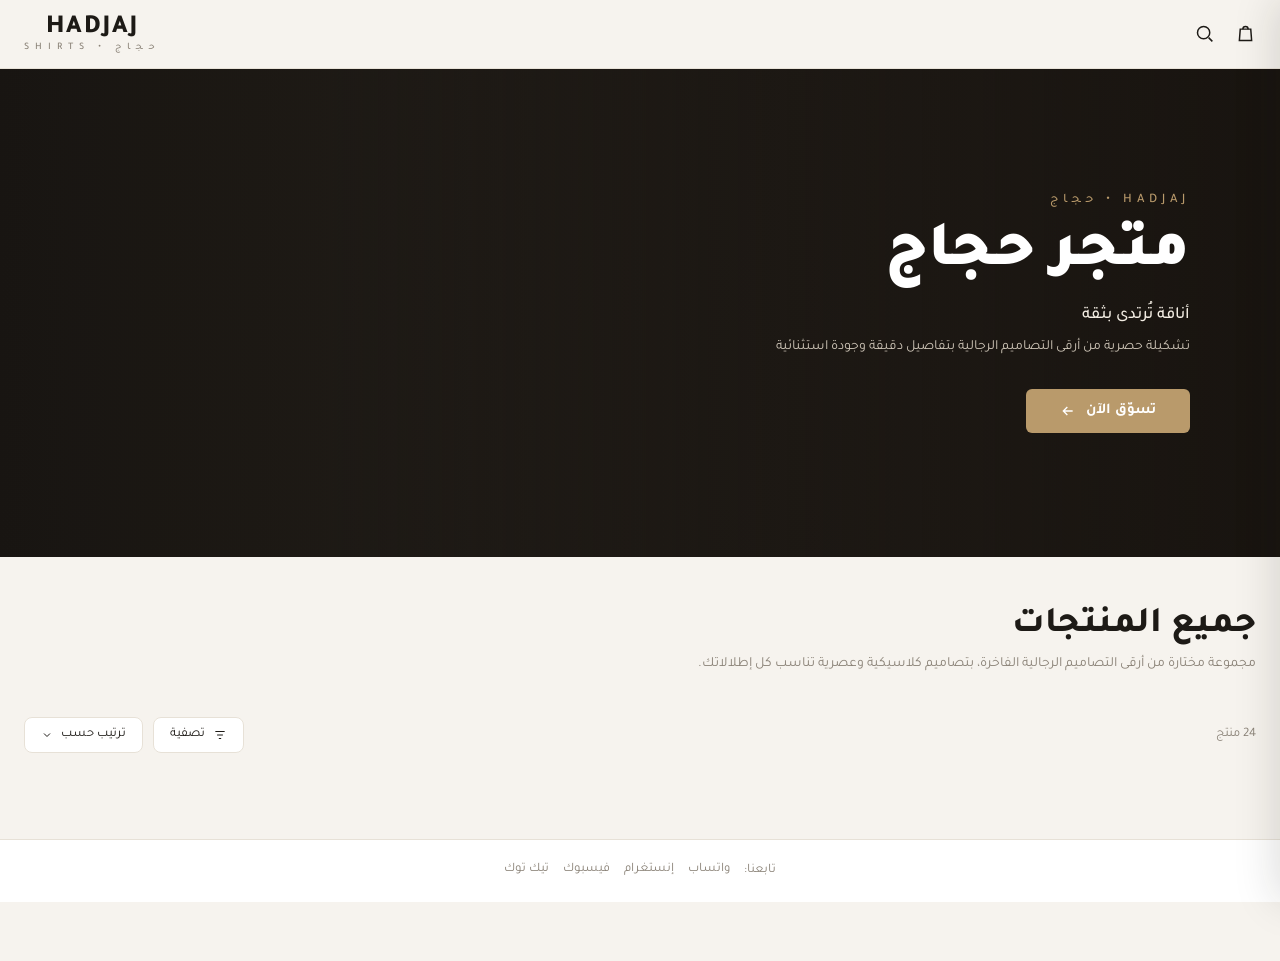
==== commit 7a76c67d: "opt" ====
--- a/frontend/index.html
+++ b/frontend/index.html
@@ -7,10 +7,11 @@
   <title>حجاج | قمصان</title>
   <link rel="preconnect" href="https://fonts.googleapis.com">
   <link rel="preconnect" href="https://fonts.gstatic.com" crossorigin>
-  <link href="https://fonts.googleapis.com/css2?family=Tajawal:wght@400;500;700;800&display=swap"
-    rel="stylesheet">
+  <link href="https://fonts.googleapis.com/css2?family=Tajawal:wght@400;500;700;800&display=swap" rel="stylesheet">
   <link rel="stylesheet" href="/frontend/css/store.css">
   <link rel="stylesheet" href="/frontend/css/motion-system.css">
+  <link rel="icon"
+    href="data:image/svg+xml,<svg xmlns='http://www.w3.org/2000/svg' viewBox='0 0 100 100'><text y='.9em' font-size='90'></text></svg>">
 </head>
 
 <body>
@@ -60,15 +61,20 @@
       <img src="" alt="متجر حجاج" id="heroBannerImg" class="hero-img-loading">
     </picture>
     <script>
-      (function(){
+      (function () {
         try {
           var params = new URLSearchParams(window.location.search);
           var catId = params.get('cat') || params.get('category');
           var viewParam = params.get('view');
+          var hero = document.querySelector('.hero');
+          if (viewParam === 'sale' || viewParam === 'fav') {
+            if (hero) hero.style.display = 'none';
+            return;
+          }
           var cachedCats = JSON.parse(localStorage.getItem('clothstore_categories_cache') || 'null');
           var b = null;
           if (catId && Array.isArray(cachedCats)) {
-            var found = cachedCats.find(function(c){ return c.id === catId || (c.name && c.name.trim().toLowerCase() === catId.trim().toLowerCase()); });
+            var found = cachedCats.find(function (c) { return c.id === catId || (c.name && c.name.trim().toLowerCase() === catId.trim().toLowerCase()); });
             if (found && found.banner && found.banner.img) {
               b = { desktop: found.banner.img, mobile: found.banner.mobileImg || found.banner.img };
             }
@@ -76,7 +82,7 @@
           if (!b && (!viewParam || viewParam === 'all')) {
             b = JSON.parse(localStorage.getItem('clothstore_active_banner') || 'null');
             if (!b && Array.isArray(cachedCats)) {
-              var firstWithBanner = cachedCats.find(function(c){ return c.banner && c.banner.img; });
+              var firstWithBanner = cachedCats.find(function (c) { return c.banner && c.banner.img; });
               if (firstWithBanner) {
                 b = { desktop: firstWithBanner.banner.img, mobile: firstWithBanner.banner.mobileImg || firstWithBanner.banner.img };
               }
@@ -91,7 +97,7 @@
             var hero = document.querySelector('.hero');
             if (hero) hero.classList.remove('is-loading');
           }
-        } catch(e){}
+        } catch (e) { }
       })();
     </script>
     <div class="hero-overlay">
@@ -164,7 +170,8 @@
         <span>تابعنا:</span>
         <a href="https://wa.me/213770104040" target="_blank" rel="noopener noreferrer">واتساب</a>
         <a href="https://www.instagram.com/hdjaj_shop" target="_blank" rel="noopener noreferrer">إنستغرام</a>
-        <a href="https://www.facebook.com/people/%D8%AD%D8%AC%D8%A7%D8%AC-%D9%84%D9%84%D8%A3%D9%82%D9%85%D8%B5%D8%A9-%D9%88%D8%A7%D9%84%D8%B9%D8%B7%D9%88%D8%B1/100051401982410/" target="_blank" rel="noopener noreferrer">فيسبوك</a>
+        <a href="https://www.facebook.com/people/%D8%AD%D8%AC%D8%A7%D8%AC-%D9%84%D9%84%D8%A3%D9%82%D9%85%D8%B5%D8%A9-%D9%88%D8%A7%D9%84%D8%B9%D8%B7%D9%88%D8%B1/100051401982410/"
+          target="_blank" rel="noopener noreferrer">فيسبوك</a>
         <a href="https://www.tiktok.com/@hadjadj_shop" target="_blank" rel="noopener noreferrer">تيك توك</a>
       </div>
     </div>
@@ -270,7 +277,10 @@
             <label class="delivery-option-card active" id="cmCardHome">
               <input type="radio" name="cmDeliveryMethod" value="home" checked>
               <div class="doc-icon">
-                <svg width="20" height="20" viewBox="0 0 24 24" fill="none" stroke="currentColor" stroke-width="2"><path d="M3 9l9-7 9 7v11a2 2 0 0 1-2 2H5a2 2 0 0 1-2-2z"/><polyline points="9 22 9 12 15 12 15 22"/></svg>
+                <svg width="20" height="20" viewBox="0 0 24 24" fill="none" stroke="currentColor" stroke-width="2">
+                  <path d="M3 9l9-7 9 7v11a2 2 0 0 1-2 2H5a2 2 0 0 1-2-2z" />
+                  <polyline points="9 22 9 12 15 12 15 22" />
+                </svg>
               </div>
               <div class="doc-info">
                 <div class="doc-name">توصيل للمنزل</div>
@@ -281,7 +291,10 @@
             <label class="delivery-option-card" id="cmCardStopDesk">
               <input type="radio" name="cmDeliveryMethod" value="stopDesk">
               <div class="doc-icon">
-                <svg width="20" height="20" viewBox="0 0 24 24" fill="none" stroke="currentColor" stroke-width="2"><rect x="2" y="7" width="20" height="14" rx="2" ry="2"/><path d="M16 21V5a2 2 0 0 0-2-2h-4a2 2 0 0 0-2 2v16"/></svg>
+                <svg width="20" height="20" viewBox="0 0 24 24" fill="none" stroke="currentColor" stroke-width="2">
+                  <rect x="2" y="7" width="20" height="14" rx="2" ry="2" />
+                  <path d="M16 21V5a2 2 0 0 0-2-2h-4a2 2 0 0 0-2 2v16" />
+                </svg>
               </div>
               <div class="doc-info">
                 <div class="doc-name">استلام من المكتب</div>
@@ -395,4 +408,5 @@
   <script type="module" src="/frontend/js/store.js"></script>
 
 </body>
+
 </html>
--- a/frontend/css/store.css
+++ b/frontend/css/store.css
@@ -9,10 +9,17 @@
       --radius: 14px;
     }
 
-    * {
+    *,
+    *::before,
+    *::after {
       margin: 0;
       padding: 0;
-      box-sizing: border-box
+      box-sizing: border-box;
+      -webkit-tap-highlight-color: transparent;
+    }
+
+    :focus:not(:focus-visible) {
+      outline: none;
     }
 
     body {
@@ -403,6 +410,49 @@
       gap: 22px;
     }
 
+    /* Virtual Grid Spacer & Progressive Loading Sentinel */
+    .grid-spacer {
+      grid-column: 1 / -1;
+      width: 100%;
+      pointer-events: none;
+      visibility: hidden;
+      margin: 0;
+      padding: 0;
+      border: none;
+      min-height: 0;
+      box-sizing: border-box;
+    }
+
+    .grid.feed-ready .card {
+      animation: none !important;
+    }
+
+    .feed-sentinel {
+      grid-column: 1 / -1;
+      text-align: center;
+      padding: 28px 12px;
+      color: var(--muted);
+      font-size: 13px;
+      display: flex;
+      align-items: center;
+      justify-content: center;
+      gap: 10px;
+    }
+
+    .feed-spinner {
+      width: 18px;
+      height: 18px;
+      border: 2px solid var(--line);
+      border-top-color: var(--gold);
+      border-radius: 50%;
+      animation: feedSpin 0.8s linear infinite;
+      display: inline-block;
+    }
+
+    @keyframes feedSpin {
+      to { transform: rotate(360deg); }
+    }
+
     .card {
       background: var(--card);
       border-radius: var(--radius);
@@ -701,7 +751,10 @@
     }
 
     .search-results {
-      overflow-y: auto
+      overflow-y: auto;
+      overscroll-behavior: contain;
+      -webkit-overflow-scrolling: touch;
+      max-height: 60vh;
     }
 
     .sr-item {
--- a/frontend/css/motion-system.css
+++ b/frontend/css/motion-system.css
@@ -47,8 +47,33 @@
 }
 
 /* --------------------------------------------------------------------------
-   2 · FOCUS — quiet, on-brand accessibility ring
-   -------------------------------------------------------------------------- */
+   2 · FOCUS & TOUCH INTERACTION — on-brand gold ring, zero mobile blue flash
+   -------------------------------------------------------------------------- */
+html,
+body,
+a,
+button,
+input,
+select,
+textarea,
+label,
+.card,
+.card-link,
+.tool-btn,
+.mobile-cat-pill,
+.fav,
+.card-cart-btn,
+.btn-gold,
+.btn-order,
+.btn-cart,
+.sr-item {
+  -webkit-tap-highlight-color: transparent;
+}
+
+:focus:not(:focus-visible) {
+  outline: none;
+}
+
 a:focus-visible,
 button:focus-visible,
 select:focus-visible{
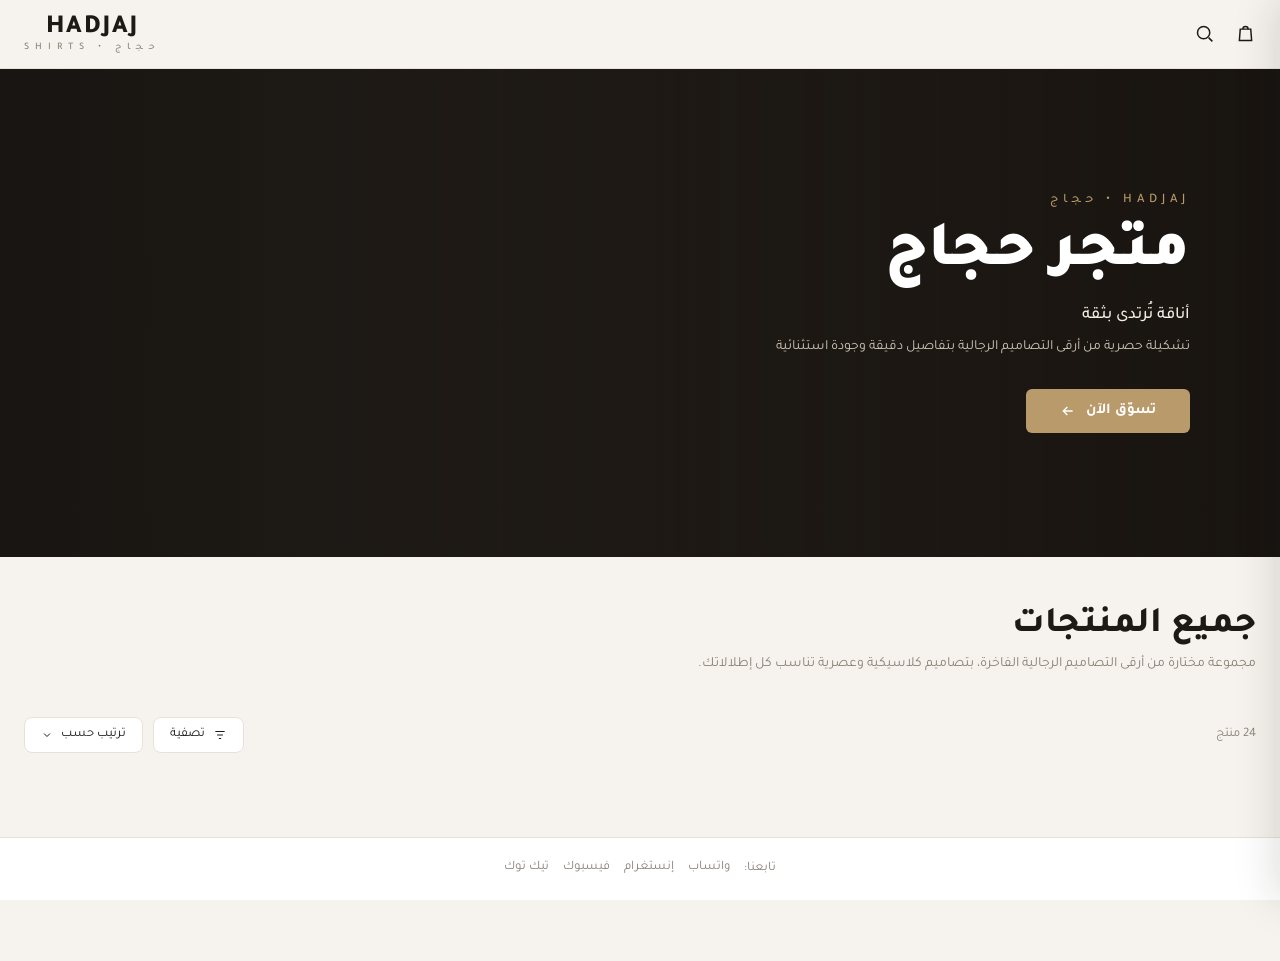
==== commit 92722897: "feat: add locked system category for ALL banner in admin" ====
--- a/frontend/index.html
+++ b/frontend/index.html
@@ -80,11 +80,19 @@
             }
           }
           if (!b && (!viewParam || viewParam === 'all')) {
-            b = JSON.parse(localStorage.getItem('clothstore_active_banner') || 'null');
-            if (!b && Array.isArray(cachedCats)) {
-              var firstWithBanner = cachedCats.find(function (c) { return c.banner && c.banner.img; });
-              if (firstWithBanner) {
-                b = { desktop: firstWithBanner.banner.img, mobile: firstWithBanner.banner.mobileImg || firstWithBanner.banner.img };
+            if (Array.isArray(cachedCats)) {
+              var allCat = cachedCats.find(function (c) { return c.id === 'system_all' || c.isSystem; });
+              if (allCat && allCat.banner && allCat.banner.img) {
+                b = { desktop: allCat.banner.img, mobile: allCat.banner.mobileImg || allCat.banner.img };
+              }
+            }
+            if (!b) {
+              b = JSON.parse(localStorage.getItem('clothstore_active_banner') || 'null');
+              if (!b && Array.isArray(cachedCats)) {
+                var firstWithBanner = cachedCats.find(function (c) { return c.banner && c.banner.img && c.id !== 'system_all' && !c.isSystem; });
+                if (firstWithBanner) {
+                  b = { desktop: firstWithBanner.banner.img, mobile: firstWithBanner.banner.mobileImg || firstWithBanner.banner.img };
+                }
               }
             }
           }
--- a/frontend/css/store.css
+++ b/frontend/css/store.css
@@ -22,10 +22,18 @@
       outline: none;
     }
 
+    html {
+      background: var(--bg);
+    }
+
     body {
       font-family: 'Tajawal', sans-serif;
       background: var(--bg);
-      color: var(--ink)
+      color: var(--ink);
+      min-height: 100vh;
+      min-height: 100dvh;
+      display: flex;
+      flex-direction: column;
     }
 
     a {
@@ -40,6 +48,7 @@
 
     /* ---------- Header ---------- */
     header {
+      width: 100%;
       position: sticky;
       top: 0;
       z-index: 80;
@@ -332,9 +341,10 @@
 
     /* ---------- Page title ---------- */
     .section {
+      width: 100%;
       max-width: 1280px;
       margin: 0 auto;
-      padding: 48px 24px 24px
+      padding: 48px 24px 24px;
     }
 
     .breadcrumb {
@@ -360,6 +370,7 @@
 
     /* ---------- Toolbar ---------- */
     .toolbar {
+      width: 100%;
       max-width: 1280px;
       margin: 20px auto 0;
       padding: 0 24px;
@@ -403,11 +414,13 @@
     /* ---------- Grid ---------- */
     .grid {
       max-width: 1280px;
-      margin: 26px auto 60px;
+      width: 100%;
+      margin: 26px auto 40px;
       padding: 0 24px;
       display: grid;
       grid-template-columns: repeat(4, 1fr);
       gap: 22px;
+      flex: 1;
     }
 
     /* Virtual Grid Spacer & Progressive Loading Sentinel */
@@ -584,8 +597,10 @@
 
     /* ---------- Footer ---------- */
     footer {
+      width: 100%;
+      margin-top: auto;
       border-top: 1px solid var(--line);
-      background: #fff
+      background: #fff;
     }
 
     .footer-inner {
@@ -1019,12 +1034,13 @@
       grid-column: 1/-1;
       text-align: center;
       color: var(--muted);
-      padding: 60px 20px;
+      padding: 60px 24px;
       font-size: 15px;
       line-height: 2.2;
       background: #fff;
       border: 1px solid var(--line);
-      border-radius: var(--radius)
+      border-radius: var(--radius);
+      box-shadow: 0 2px 12px rgba(29, 26, 22, 0.03);
     }
 
     .price-old {
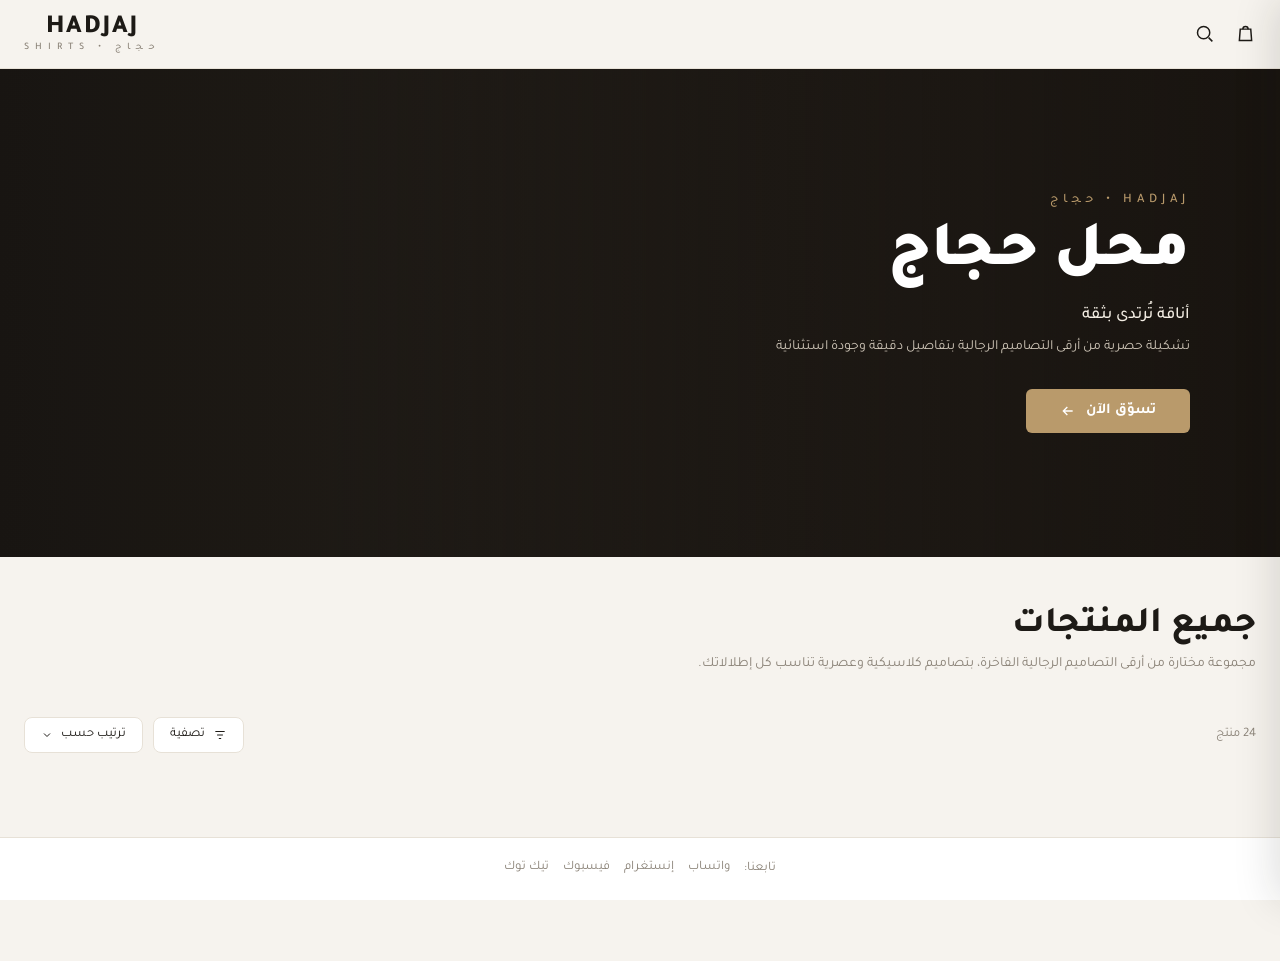
==== commit 272a9c66: "m5al" ====
--- a/frontend/index.html
+++ b/frontend/index.html
@@ -58,7 +58,7 @@
     <div class="hero-skel" id="heroBannerSkel" aria-hidden="true"></div>
     <picture id="heroBannerPic">
       <source media="(max-width: 768px)" srcset="" id="heroBannerMobile">
-      <img src="" alt="متجر حجاج" id="heroBannerImg" class="hero-img-loading">
+      <img src="" alt="محل حجاج" id="heroBannerImg" class="hero-img-loading">
     </picture>
     <script>
       (function () {
@@ -111,7 +111,7 @@
     <div class="hero-overlay">
       <div class="hero-content">
         <div class="hero-brand">HADJAJ • حجاج</div>
-        <h1 class="hero-title" id="heroTitle">متجر حجاج</h1>
+        <h1 class="hero-title" id="heroTitle">محل حجاج</h1>
         <p class="hero-sub" id="heroSub">أناقة تُرتدى بثقة</p>
         <p class="hero-desc" id="heroDesc">تشكيلة حصرية من أرقى التصاميم الرجالية بتفاصيل دقيقة وجودة استثنائية</p>
         <button class="btn-gold" id="heroShopBtn">
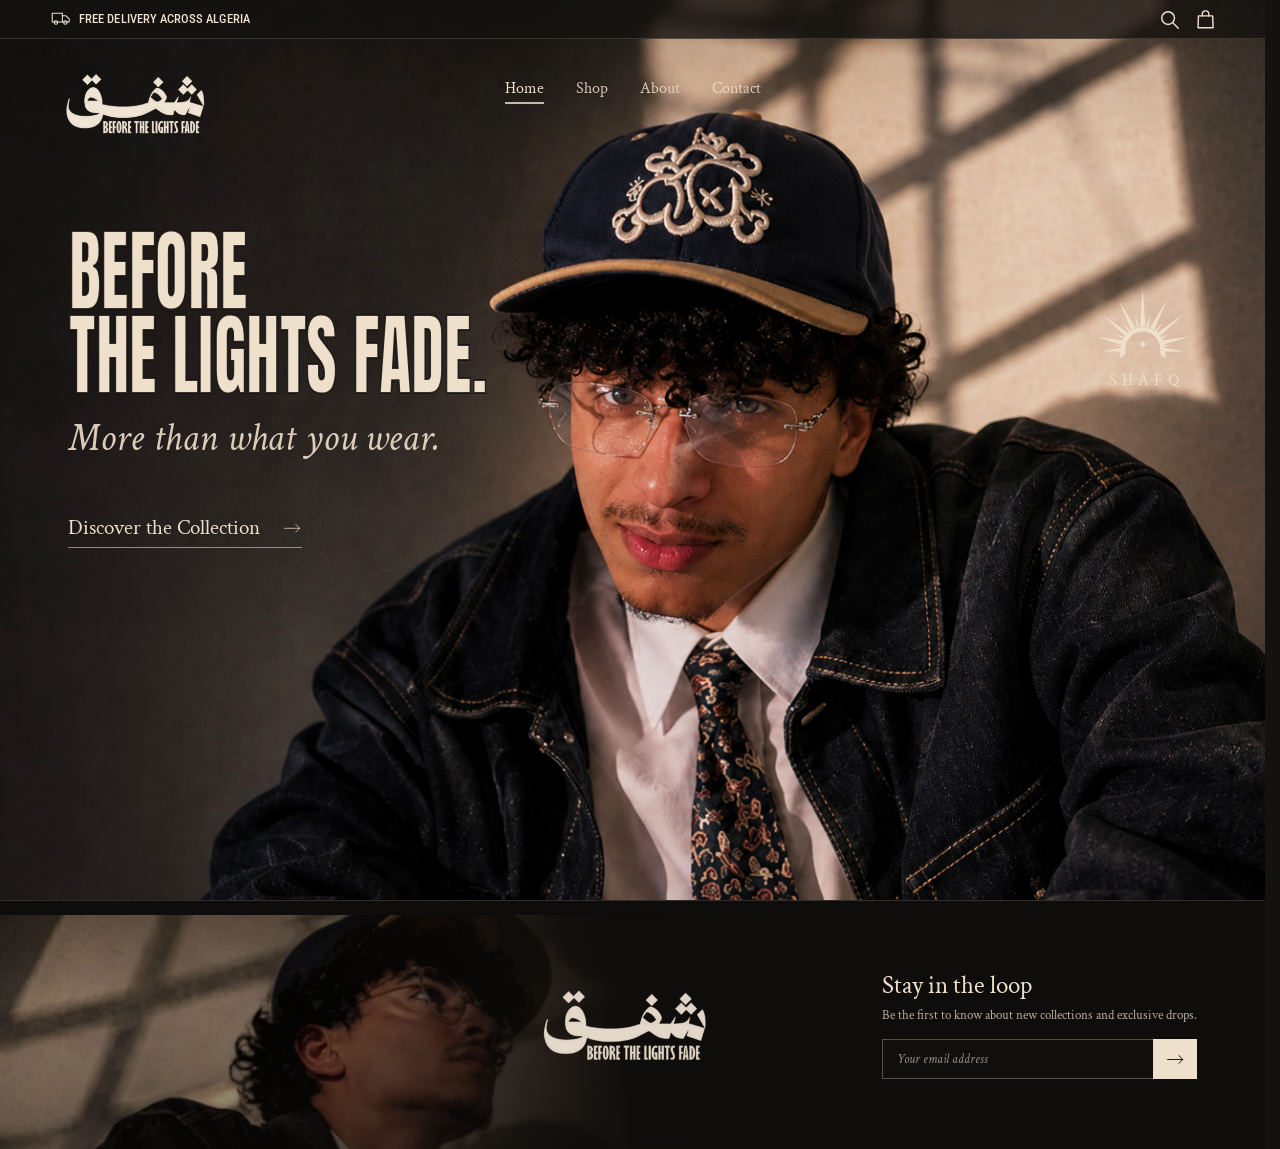
==== commit 02bb3e9b: "feat: SHAFQ storefront complete migration" ====
--- a/frontend/index.html
+++ b/frontend/index.html
@@ -1,420 +1,183 @@
-<!DOCTYPE html>
-<html lang="ar" dir="rtl">
+<!doctype html>
+<html lang="en" dir="ltr">
 
 <head>
-  <meta charset="UTF-8">
-  <meta name="viewport" content="width=device-width, initial-scale=1.0">
-  <title>حجاج | قمصان</title>
-  <link rel="preconnect" href="https://fonts.googleapis.com">
-  <link rel="preconnect" href="https://fonts.gstatic.com" crossorigin>
-  <link href="https://fonts.googleapis.com/css2?family=Tajawal:wght@400;500;700;800&display=swap" rel="stylesheet">
-  <link rel="stylesheet" href="/frontend/css/store.css">
-  <link rel="stylesheet" href="/frontend/css/motion-system.css">
-  <link rel="icon"
-    href="data:image/svg+xml,<svg xmlns='http://www.w3.org/2000/svg' viewBox='0 0 100 100'><text y='.9em' font-size='90'></text></svg>">
+  <meta charset="utf-8">
+  <meta name="viewport" content="width=device-width, initial-scale=1, viewport-fit=cover">
+  <title>SHAFQ — Before the lights fade.</title>
+  <meta name="description" content="SHAFQ — More than what you wear. Free delivery across Algeria.">
+  <meta name="theme-color" content="#14120f">
+  <script>
+    (function () {
+      try {
+        var p = new URLSearchParams(location.search);
+        var v = (p.get("view") || "").trim().toLowerCase();
+        if (p.get("cat") || p.get("category") || p.get("q") || p.get("search") || v === "sale" || v === "discounts" || v === "fav" || v === "favorites") {
+          location.replace("/shop" + location.search);
+        }
+      } catch (e) {}
+    })();
+  </script>
+  <link rel="preload" href="assets/images/hero-1.jpg" as="image">
+  <link rel="stylesheet" href="css/style.css">
 </head>
 
-<body>
+<body class="page-home">
 
-  <!-- Header -->
-  <header>
-    <div class="header-inner">
-      <div class="h-icons">
-        <button aria-label="الحقيبة" id="cartBtn" style="position:relative"><span class="cart-badge" id="cartBadge"
-            style="display:none">0</span>
-          <svg width="21" height="21" viewBox="0 0 24 24" fill="none" stroke="currentColor" stroke-width="1.7">
-            <path d="M6 7h12l1 13H5L6 7z" />
-            <path d="M9 7a3 3 0 0 1 6 0" />
-          </svg>
-        </button>
-        <button aria-label="بحث" id="searchBtn">
-          <svg width="21" height="21" viewBox="0 0 24 24" fill="none" stroke="currentColor" stroke-width="1.7">
-            <circle cx="11" cy="11" r="7" />
-            <path d="M21 21l-4.3-4.3" />
-          </svg>
-        </button>
+  <svg width="0" height="0" style="position:absolute" aria-hidden="true" focusable="false">
+    <defs>
+      <symbol id="i-truck" viewBox="0 0 24 16">
+        <path d="M1.2 1.6h12.2v10.3H1.2z" />
+        <path d="M13.4 4.6h4.3l3.9 3.8v3.5h-8.2" />
+        <circle cx="5.6" cy="12.6" r="2.1" class="knock" />
+        <circle cx="17" cy="12.6" r="2.1" class="knock" />
+      </symbol>
+      <symbol id="i-search" viewBox="0 0 24 24">
+        <circle cx="10.5" cy="10.5" r="6.6" />
+        <path d="M15.4 15.4 21 21" />
+      </symbol>
+
+      <symbol id="i-bag" viewBox="0 0 24 24">
+        <path d="M4.6 8.2h14.8l.4 12.3H4.2z" />
+        <path d="M8.6 8.2V6.4a3.4 3.4 0 0 1 6.8 0v1.8" />
+      </symbol>
+      <symbol id="i-arrow" viewBox="0 0 28 16">
+        <path d="M1 8h25M19.5 1.5 26 8l-6.5 6.5" />
+      </symbol>
+      <symbol id="i-close" viewBox="0 0 24 24">
+        <path d="M5 5l14 14M19 5 5 19" />
+      </symbol>
+      <symbol id="i-menu" viewBox="0 0 24 24">
+        <path d="M3.5 7.5h17M3.5 12h17M3.5 16.5h17" />
+      </symbol>
+    </defs>
+  </svg>
+
+  <main class="hero" id="home">
+    <div class="hero__bg" aria-hidden="true">
+      <img src="assets/images/hero-1.jpg" alt="" class="hero__img" decoding="async">
+    </div>
+    <div class="hero__shade" aria-hidden="true"></div>
+
+    <!-- Announcement / utility bar -->
+    <div class="topbar">
+      <p class="topbar__note">
+        <svg class="ico ico--truck" aria-hidden="true">
+          <use href="#i-truck" />
+        </svg>
+        <span>Free delivery across Algeria</span>
+      </p>
+      <div class="topbar__tools">
+        <button type="button" class="tool" id="btn-search" aria-label="Search" aria-expanded="false"><svg class="ico">
+            <use href="#i-search" />
+          </svg></button>
+
+        <button type="button" class="tool" id="btn-cart" aria-label="Bag"><svg class="ico">
+            <use href="#i-bag" />
+          </svg><span class="tool__count" id="cart-count" hidden>0</span></button>
       </div>
+    </div>
 
-      <nav class="main-nav" id="mainNav" aria-label="أقسام المتجر">
-        <!-- Rendered dynamically from Firestore categories only -->
+    <!-- Brand + navigation -->
+    <header class="header">
+      <a class="brand" href="/" aria-label="SHAFQ — شفق"><img src="assets/images/logo-shafq.png"
+          alt="شفق — Before the lights fade" width="570" height="256"></a>
+      <button type="button" class="burger" id="btn-menu" aria-label="Menu" aria-expanded="false" aria-controls="nav"><svg class="ico">
+          <use href="#i-menu" />
+        </svg></button>
+      <nav class="nav" id="nav" aria-label="Main">
+        <a href="/" class="nav__link is-active" aria-current="page">Home</a>
+        <a href="/shop" class="nav__link">Shop</a>
+        <a href="/about" class="nav__link">About</a>
+        <a href="/contact" class="nav__link">Contact</a>
       </nav>
+    </header>
 
-      <a href="/" class="logo">
-        <div class="mark">HADJAJ</div>
-        <div class="sub">حجاج • SHIRTS</div>
+    <!-- Headline block -->
+    <div class="hero__content">
+      <h1 class="hero__title"><span>Before</span><span>the lights fade.</span>
+      </h1>
+      <p class="hero__sub">More than what you wear.</p>
+      <a class="cta" href="/shop">
+        <span>Discover the Collection</span>
+        <svg class="ico ico--arrow" aria-hidden="true">
+          <use href="#i-arrow" />
+        </svg>
       </a>
     </div>
 
-    <!-- Mobile categories scroll bar -->
-    <div class="mobile-cat-bar" id="mobileCatBar" aria-label="أقسام المتجر للجوال">
-      <div class="mobile-cat-scroller" id="mobileCatScroller">
-        <!-- Rendered dynamically from Firestore categories only -->
+    <!-- Sun emblem -->
+    <div class="emblem" aria-hidden="true">
+      <svg viewBox="190 100 470 360" class="emblem__sun" id="emblem-sun"></svg>
+      <span class="emblem__word">SHAFQ</span>
+    </div>
+
+  </main>
+
+  <!-- Newsletter Banner -->
+  <section class="newsletter" id="newsletter" aria-label="Newsletter">
+    <div class="newsletter__bg" aria-hidden="true">
+      <img src="assets/images/newsletter-bg.jpg" alt="" class="newsletter__img" decoding="async">
+    </div>
+    <div class="newsletter__shade" aria-hidden="true"></div>
+    <div class="newsletter__inner">
+      <div class="newsletter__visual" aria-hidden="true"></div>
+      <div class="newsletter__brand">
+        <img src="assets/images/logo-shafq.png" alt="شفق — Before the lights fade" class="newsletter__logo" width="570" height="256">
       </div>
-    </div>
-  </header>
-
-  <!-- Hero -->
-  <section class="hero is-loading">
-    <div class="hero-skel" id="heroBannerSkel" aria-hidden="true"></div>
-    <picture id="heroBannerPic">
-      <source media="(max-width: 768px)" srcset="" id="heroBannerMobile">
-      <img src="" alt="محل حجاج" id="heroBannerImg" class="hero-img-loading">
-    </picture>
-    <script>
-      (function () {
-        try {
-          var params = new URLSearchParams(window.location.search);
-          var catId = params.get('cat') || params.get('category');
-          var viewParam = params.get('view');
-          var hero = document.querySelector('.hero');
-          if (viewParam === 'sale' || viewParam === 'fav') {
-            if (hero) hero.style.display = 'none';
-            return;
-          }
-          var cachedCats = JSON.parse(localStorage.getItem('clothstore_categories_cache') || 'null');
-          var b = null;
-          if (catId && Array.isArray(cachedCats)) {
-            var found = cachedCats.find(function (c) { return c.id === catId || (c.name && c.name.trim().toLowerCase() === catId.trim().toLowerCase()); });
-            if (found && found.banner && found.banner.img) {
-              b = { desktop: found.banner.img, mobile: found.banner.mobileImg || found.banner.img };
-            }
-          }
-          if (!b && (!viewParam || viewParam === 'all')) {
-            if (Array.isArray(cachedCats)) {
-              var allCat = cachedCats.find(function (c) { return c.id === 'system_all' || c.isSystem; });
-              if (allCat && allCat.banner && allCat.banner.img) {
-                b = { desktop: allCat.banner.img, mobile: allCat.banner.mobileImg || allCat.banner.img };
-              }
-            }
-            if (!b) {
-              b = JSON.parse(localStorage.getItem('clothstore_active_banner') || 'null');
-              if (!b && Array.isArray(cachedCats)) {
-                var firstWithBanner = cachedCats.find(function (c) { return c.banner && c.banner.img && c.id !== 'system_all' && !c.isSystem; });
-                if (firstWithBanner) {
-                  b = { desktop: firstWithBanner.banner.img, mobile: firstWithBanner.banner.mobileImg || firstWithBanner.banner.img };
-                }
-              }
-            }
-          }
-          var m = document.getElementById('heroBannerMobile');
-          var img = document.getElementById('heroBannerImg');
-          if (b && b.desktop && img) {
-            if (m && b.mobile) m.srcset = b.mobile;
-            img.src = b.desktop;
-            img.classList.remove('hero-img-loading');
-            var hero = document.querySelector('.hero');
-            if (hero) hero.classList.remove('is-loading');
-          }
-        } catch (e) { }
-      })();
-    </script>
-    <div class="hero-overlay">
-      <div class="hero-content">
-        <div class="hero-brand">HADJAJ • حجاج</div>
-        <h1 class="hero-title" id="heroTitle">محل حجاج</h1>
-        <p class="hero-sub" id="heroSub">أناقة تُرتدى بثقة</p>
-        <p class="hero-desc" id="heroDesc">تشكيلة حصرية من أرقى التصاميم الرجالية بتفاصيل دقيقة وجودة استثنائية</p>
-        <button class="btn-gold" id="heroShopBtn">
-          تسوّق الآن
-          <svg width="16" height="16" viewBox="0 0 24 24" fill="none" stroke="currentColor" stroke-width="2">
-            <path d="M5 12h14M13 6l6 6-6 6" />
-          </svg>
-        </button>
+      <div class="newsletter__content">
+        <h2 class="newsletter__title">Stay in the loop</h2>
+        <p class="newsletter__desc">Be the first to know about new collections and exclusive drops.</p>
+        <form class="newsletter__form" id="newsletter-form">
+          <input type="email" class="newsletter__input" placeholder="Your email address" required autocomplete="email" aria-label="Email address">
+          <button type="submit" class="newsletter__btn" aria-label="Subscribe">
+            <svg class="ico ico--arrow" aria-hidden="true"><use href="#i-arrow"/></svg>
+          </button>
+        </form>
+        <p class="newsletter__status" id="newsletter-status" aria-live="polite" hidden></p>
       </div>
     </div>
   </section>
 
-  <!-- Page head -->
-  <div class="section">
-    <div class="page-head">
-      <h1 id="pageHeading">جميع المنتجات</h1>
-      <p id="pageDesc">مجموعة مختارة من أرقى التصاميم الرجالية الفاخرة، بتصاميم كلاسيكية وعصرية تناسب كل إطلالاتك.</p>
-    </div>
+  <!-- Search overlay -->
+  <div class="sheet sheet--search" id="sheet-search" hidden>
+    <form class="search" id="search-form" role="search">
+      <svg class="ico" aria-hidden="true">
+        <use href="#i-search" />
+      </svg>
+      <input type="search" id="search-input" placeholder="Search the collection" autocomplete="off" aria-label="Search">
+      <button type="button" class="tool" data-close aria-label="Close"><svg class="ico">
+          <use href="#i-close" />
+        </svg></button>
+    </form>
+    <p class="search__result" id="search-result" aria-live="polite"></p>
   </div>
 
-  <!-- Toolbar -->
-  <div class="toolbar">
-    <span class="count" id="count">24 منتج</span>
-    <div class="tools">
-      <div class="dropdown">
-        <button class="tool-btn" id="filterBtn">
-          <svg width="14" height="14" viewBox="0 0 24 24" fill="none" stroke="currentColor" stroke-width="2">
-            <path d="M4 6h16M7 12h10M10 18h4" />
-          </svg>
-          تصفية
-        </button>
-        <div class="menu" id="filterMenu">
-          <button data-f="all" class="active">الكل</button>
-          <button data-f="lt300">أقل من 300 دج</button>
-          <button data-f="mid">من 300 إلى 350 دج</button>
-          <button data-f="gt350">أكثر من 350 دج</button>
-          <button data-f="sale">الخصومات فقط</button>
-        </div>
-      </div>
-      <div class="dropdown">
-        <button class="tool-btn" id="sortBtn">
-          ترتيب حسب
-          <svg width="12" height="12" viewBox="0 0 24 24" fill="none" stroke="currentColor" stroke-width="2">
-            <path d="M6 9l6 6 6-6" />
-          </svg>
-        </button>
-        <div class="menu" id="sortMenu">
-          <button data-s="default" class="active">الافتراضي</button>
-          <button data-s="asc">السعر: من الأقل إلى الأعلى</button>
-          <button data-s="desc">السعر: من الأعلى إلى الأقل</button>
-          <button data-s="name">الاسم: أ إلى ي</button>
-        </div>
-      </div>
-    </div>
-  </div>
-
-  <!-- Products grid -->
-  <div class="grid" id="grid"></div>
-
-  <!-- Footer -->
-  <footer>
-    <div class="footer-inner">
-      <div class="socials">
-        <span>تابعنا:</span>
-        <a href="https://wa.me/213770104040" target="_blank" rel="noopener noreferrer">واتساب</a>
-        <a href="https://www.instagram.com/hdjaj_shop" target="_blank" rel="noopener noreferrer">إنستغرام</a>
-        <a href="https://www.facebook.com/people/%D8%AD%D8%AC%D8%A7%D8%AC-%D9%84%D9%84%D8%A3%D9%82%D9%85%D8%B5%D8%A9-%D9%88%D8%A7%D9%84%D8%B9%D8%B7%D9%88%D8%B1/100051401982410/"
-          target="_blank" rel="noopener noreferrer">فيسبوك</a>
-        <a href="https://www.tiktok.com/@hadjadj_shop" target="_blank" rel="noopener noreferrer">تيك توك</a>
-      </div>
-    </div>
-  </footer>
-
-  <!-- Search overlay -->
-  <div class="search-overlay" id="searchOverlay">
-    <div class="search-panel">
-      <div class="search-head">
-        <svg width="19" height="19" viewBox="0 0 24 24" fill="none" stroke="#8a8277" stroke-width="1.8">
-          <circle cx="11" cy="11" r="7" />
-          <path d="M21 21l-4.3-4.3" />
-        </svg>
-        <input type="text" id="searchInput" placeholder="ابحث عن قميص...">
-        <button id="searchClose" aria-label="إغلاق"><svg width="19" height="19" viewBox="0 0 24 24" fill="none"
-            stroke="currentColor" stroke-width="2">
-            <path d="M6 6l12 12M18 6L6 18" />
-          </svg></button>
-      </div>
-      <div class="search-results" id="searchResults"></div>
-    </div>
-  </div>
-
-  <!-- Cart drawer -->
-  <div class="backdrop" id="backdrop"></div>
-  <aside class="drawer" id="cartDrawer" aria-label="حقيبة التسوق">
-    <div class="drawer-head">
-      <h3>حقيبة التسوق</h3>
-      <button id="cartClose" aria-label="إغلاق"><svg width="20" height="20" viewBox="0 0 24 24" fill="none"
-          stroke="currentColor" stroke-width="2">
-          <path d="M6 6l12 12M18 6L6 18" />
+  <!-- Bag drawer -->
+  <aside class="drawer" id="drawer-cart" aria-hidden="true" aria-label="Bag" hidden>
+    <div class="drawer__head">
+      <h2>Bag</h2>
+      <button type="button" class="tool" data-close aria-label="Close"><svg class="ico">
+          <use href="#i-close" />
         </svg></button>
     </div>
-    <div class="drawer-items" id="cartItems"></div>
-    <div class="drawer-foot" id="cartFoot">
-      <div class="drawer-total"><span>المجموع</span><b id="cartTotal">0 دج</b></div>
-      <button class="btn-order" id="checkoutBtn">إتمام الطلب</button>
+    <div class="drawer__body" id="drawer-cart-body">
+      <p class="drawer__empty">Your bag is empty.</p>
+    </div>
+    <div class="drawer__foot" id="drawer-cart-foot" hidden>
+      <div class="drawer__total">
+        <span>Subtotal</span>
+        <strong id="drawer-cart-total">0 DA</strong>
+      </div>
+      <button type="button" class="drawer__checkout" id="drawer-checkout-btn">Proceed to Checkout</button>
     </div>
   </aside>
+  <div class="scrim" id="scrim" hidden></div>
 
-  <div class="toast" id="toast"></div>
-
-  <!-- Checkout Modal -->
-  <div class="checkout-modal-backdrop" id="checkoutBackdrop"></div>
-  <div class="checkout-modal" id="checkoutModal" role="dialog" aria-labelledby="checkoutModalTitle">
-    <div class="cm-head">
-      <h3 id="checkoutModalTitle">إتمام الطلب — الدفع عند الاستلام</h3>
-      <button type="button" class="cm-close" id="checkoutClose" aria-label="إغلاق">&times;</button>
-    </div>
-    <div class="cm-body">
-      <!-- Order items review summary -->
-      <div class="cm-review-box">
-        <div class="cm-review-title">مراجعة المنتجات في السلة (<span id="cmItemCount">0</span>):</div>
-        <div class="cm-items-list" id="cmItemsList"></div>
-        <div class="cm-summary-row">
-          <span>المجموع الكلي:</span>
-          <b class="cm-total" id="cmTotalAmount">0 دج</b>
-        </div>
-        <div class="cm-note">تدفع نقداً عند استلام طلبك بعد المعاينة. التوصيل متوفر لجميع الولايات.</div>
-      </div>
-
-      <!-- COD Customer Details Form -->
-      <form id="checkoutForm" novalidate>
-        <div class="field" id="cmFName">
-          <label>الاسم الكامل <em>*</em></label>
-          <input type="text" id="cmName" placeholder="مثال: محمد بن علي" autocomplete="name" required>
-          <div class="err">يرجى إدخال الاسم الكامل (3 أحرف على الأقل)</div>
-        </div>
-
-        <div class="field" id="cmFPhone">
-          <label>رقم الهاتف <em>*</em></label>
-          <input type="tel" id="cmPhone" placeholder="مثال: 0551234567" autocomplete="tel" maxlength="10"
-            inputmode="numeric" required>
-          <div class="err">يرجى إدخال رقم هاتف جزائري صحيح (يبدأ بـ 05 / 06 / 07)</div>
-        </div>
-
-        <div class="two-col">
-          <div class="field" id="cmFWilaya">
-            <label>الولاية <em>*</em></label>
-            <select id="cmWilaya" required>
-              <option value="">— اختر الولاية —</option>
-            </select>
-            <div class="err">يرجى اختيار الولاية</div>
-          </div>
-          <div class="field" id="cmFCommune">
-            <label>البلدية <em>*</em></label>
-            <select id="cmCommune" disabled required>
-              <option value="">— اختر الولاية أولاً —</option>
-            </select>
-            <div class="err">يرجى اختيار البلدية</div>
-          </div>
-        </div>
-
-        <div class="field">
-          <label>العنوان (اختياري)</label>
-          <input type="text" id="cmAddress" placeholder="الحي، الشارع، رقم المنزل...">
-        </div>
-
-        <!-- Delivery Method Selection -->
-        <div class="delivery-group" id="cmFDeliveryMethod">
-          <label class="delivery-group-label">طريقة التوصيل <em>*</em></label>
-          <div class="delivery-options-grid">
-            <label class="delivery-option-card active" id="cmCardHome">
-              <input type="radio" name="cmDeliveryMethod" value="home" checked>
-              <div class="doc-icon">
-                <svg width="20" height="20" viewBox="0 0 24 24" fill="none" stroke="currentColor" stroke-width="2">
-                  <path d="M3 9l9-7 9 7v11a2 2 0 0 1-2 2H5a2 2 0 0 1-2-2z" />
-                  <polyline points="9 22 9 12 15 12 15 22" />
-                </svg>
-              </div>
-              <div class="doc-info">
-                <div class="doc-name">توصيل للمنزل</div>
-              </div>
-              <div class="doc-price" id="cmHomePriceDisplay">—</div>
-            </label>
-
-            <label class="delivery-option-card" id="cmCardStopDesk">
-              <input type="radio" name="cmDeliveryMethod" value="stopDesk">
-              <div class="doc-icon">
-                <svg width="20" height="20" viewBox="0 0 24 24" fill="none" stroke="currentColor" stroke-width="2">
-                  <rect x="2" y="7" width="20" height="14" rx="2" ry="2" />
-                  <path d="M16 21V5a2 2 0 0 0-2-2h-4a2 2 0 0 0-2 2v16" />
-                </svg>
-              </div>
-              <div class="doc-info">
-                <div class="doc-name">استلام من المكتب</div>
-              </div>
-              <div class="doc-price" id="cmStopDeskPriceDisplay">—</div>
-            </label>
-          </div>
-        </div>
-
-        <!-- Live Price Breakdown for Cart Checkout Modal -->
-        <div class="order-price-summary" id="cmPriceSummary">
-          <div class="ops-row">
-            <span>المنتجات:</span>
-            <span id="cmOpsSubtotal">0 دج</span>
-          </div>
-          <div class="ops-row">
-            <span>التوصيل (<span id="cmOpsMethodLabel">توصيل للمنزل</span>):</span>
-            <span id="cmOpsShipping">0 دج</span>
-          </div>
-          <div class="ops-row total">
-            <span>المجموع الكلي:</span>
-            <strong id="cmOpsTotal">0 دج</strong>
-          </div>
-        </div>
-
-        <button type="submit" class="btn-order" id="cmSubmitBtn">تأكيد الطلب — الدفع عند الاستلام</button>
-        <div class="secure">
-          <svg width="14" height="14" viewBox="0 0 24 24" fill="none" stroke="currentColor" stroke-width="2">
-            <rect x="4" y="10" width="16" height="10" rx="2" />
-            <path d="M8 10V7a4 4 0 0 1 8 0v3" />
-          </svg>
-          معلوماتك مشفرة وآمنة — تدفع فقط عند استلام طلبك
-        </div>
-      </form>
-    </div>
-  </div>
-
-  <!-- Order Success Modal -->
-  <div class="success-modal" id="orderSuccessModal">
-    <div class="sm-card">
-      <div class="check">
-        <svg width="36" height="36" viewBox="0 0 24 24" fill="none" stroke="currentColor" stroke-width="2.4">
-          <path d="M4 12.5l5 5L20 6.5" />
-        </svg>
-      </div>
-      <h3>تم استلام طلبك بنجاح!</h3>
-      <p>شكراً لطلبك من متجر حجاج! سنتصل بك هاتفياً لتأكيد شحن طلبك.<br>الدفع نقداً فقط عند استلام المنتجات.</p>
-      <div class="summary" id="smOrderSummary"></div>
-      <button type="button" class="btn-order" id="smContinueBtn" style="width:100%;margin-top:16px">متابعة
-        التسوق</button>
-    </div>
-  </div>
-
-  <!-- Quick Options Modal (Size & Color Selector for Card 🛒) -->
-  <div class="qo-backdrop" id="qoBackdrop"></div>
-  <div class="qo-modal" id="qoModal" role="dialog" aria-labelledby="qoTitle">
-    <div class="qo-head">
-      <div class="qo-prod-info">
-        <img id="qoImg" src="" alt="" style="background:var(--bg)">
-        <div>
-          <h4 id="qoTitle">اسم المنتج</h4>
-          <div class="qo-price"><span id="qoPrice">0</span> <span>دج</span></div>
-        </div>
-      </div>
-      <button type="button" class="qo-close" id="qoClose" aria-label="إغلاق">&times;</button>
-    </div>
-
-    <div class="qo-body">
-      <!-- Sizes Section -->
-      <div class="qo-section" id="qoSizesSection">
-        <label class="qo-label">المقاس: <span class="qo-selected-text" id="qoSelectedSizeText"></span> <em
-            class="req">*</em></label>
-        <div class="qo-sizes" id="qoSizesList"></div>
-        <div class="qo-err" id="qoSizeErr">يرجى اختيار المقاس أولاً</div>
-      </div>
-
-      <!-- Colors Section -->
-      <div class="qo-section" id="qoColorsSection">
-        <label class="qo-label">اللون: <span class="qo-selected-text" id="qoSelectedColorText"></span> <em
-            class="req">*</em></label>
-        <div class="qo-colors" id="qoColorsList"></div>
-        <div class="qo-err" id="qoColorErr">يرجى اختيار اللون أولاً</div>
-      </div>
-
-      <!-- Quantity Section -->
-      <div class="qo-qty-row">
-        <label class="qo-label" style="margin-bottom:0">الكمية:</label>
-        <div class="ci-qty" style="direction:ltr">
-          <button type="button" id="qoQtyPlus" aria-label="زيادة">+</button>
-          <span id="qoQtyVal">1</span>
-          <button type="button" id="qoQtyMinus" aria-label="إنقاص">−</button>
-        </div>
-        <div class="qo-subtotal">المجموع: <b id="qoSubtotalVal">0 دج</b></div>
-      </div>
-
-      <!-- Error Banner -->
-      <div class="qo-banner-err" id="qoBannerErr">يرجى اختيار المقاس واللون أولاً</div>
-
-      <!-- Submit Button -->
-      <button type="button" class="btn-order" id="qoSubmitBtn">
-        <svg width="18" height="18" viewBox="0 0 24 24" fill="none" stroke="currentColor" stroke-width="2.2"
-          style="margin-left:6px;vertical-align:middle">
-          <path d="M6 7h12l1 13H5L6 7z" />
-          <path d="M9 7a3 3 0 0 1 6 0" />
-        </svg>
-        <span>أضف إلى السلة</span>
-      </button>
-    </div>
-  </div>
-
-  <script type="module" src="/frontend/js/store.js"></script>
-
+  <script src="js/main.js"></script>
+  <script src="js/transitions.js"></script>
+  <script type="module" src="js/search.js"></script>
+  <script type="module" src="js/cart.js"></script>
 </body>
 
-</html>+</html>
--- a/frontend/css/style.css
+++ b/frontend/css/style.css
@@ -0,0 +1,3046 @@
+/* ==========================================================================
+   SHAFQ — Home / Hero
+   Reference canvas: 1440 × 774. Values below are measured from that design.
+   ========================================================================== */
+
+@font-face {
+  font-family: "Anton";
+  src: url("../assets/fonts/Anton-Regular.ttf") format("truetype");
+  font-weight: 400;
+  font-display: swap;
+}
+@font-face {
+  font-family: "Crimson Text";
+  src: url("../assets/fonts/CrimsonText-Regular.ttf") format("truetype");
+  font-weight: 400;
+  font-style: normal;
+  font-display: swap;
+}
+@font-face {
+  font-family: "Crimson Text";
+  src: url("../assets/fonts/CrimsonText-Italic.ttf") format("truetype");
+  font-weight: 400;
+  font-style: italic;
+  font-display: swap;
+}
+@font-face {
+  font-family: "Roboto VF";
+  src: url("../assets/fonts/Roboto-Variable.ttf") format("truetype");
+  font-weight: 100 900;
+  font-stretch: 75% 100%;
+  font-display: swap;
+}
+
+:root {
+  --cream: #efe0cc;
+  --cream-soft: rgba(239, 224, 204, .8);
+  --cream-dim: rgba(239, 224, 204, .62);
+  --ink: #14120f;
+  --line: rgba(255, 245, 230, .14);
+
+  --font-display: "Anton", "Arial Narrow", Impact, sans-serif;
+  --font-serif: "Crimson Text", "Cormorant Garamond", Georgia, "Times New Roman", serif;
+  --font-ui: "Roboto VF", "Helvetica Neue", Arial, sans-serif;
+
+  /* Dynamic proportional scaling unit calibrated to 1440 × 774 reference canvas */
+  --u: min(calc(100vw / 1440), calc(100vh / 774));
+
+  --pad-x: calc(76 * var(--u));
+  --bar-pad: calc(57 * var(--u));
+}
+
+*, *::before, *::after { box-sizing: border-box; }
+html {
+  background: var(--ink);
+  scrollbar-gutter: stable;
+  -webkit-text-size-adjust: 100%;
+  text-size-adjust: 100%;
+}
+body {
+  margin: 0;
+  background: var(--ink);
+  color: var(--cream);
+  font-family: var(--font-serif);
+  -webkit-font-smoothing: antialiased;
+  -moz-osx-font-smoothing: grayscale;
+  text-rendering: optimizeLegibility;
+}
+a { color: inherit; text-decoration: none; }
+button { font: inherit; color: inherit; background: none; border: 0; padding: 0; cursor: pointer; }
+img { display: block; max-width: 100%; }
+[hidden] { display: none !important; }
+:focus-visible { outline: 1px solid var(--cream); outline-offset: 4px; }
+
+.ico {
+  width: 22px;
+  height: 22px;
+  fill: none;
+  stroke: currentColor;
+  stroke-width: 1.5;
+  stroke-linecap: round;
+  stroke-linejoin: round;
+  overflow: visible;
+}
+.ico .knock { fill: rgba(20, 18, 16, 0); }
+
+/* ---------- Hero shell ---------- */
+.hero {
+  position: relative;
+  width: 100%;
+  height: 100vh;
+  height: 100svh;
+  min-height: 500px;
+  overflow: hidden;
+  background: var(--ink);
+  isolation: isolate;
+}
+.hero__bg { position: absolute; inset: 0; z-index: -3; }
+.hero__img {
+  position: absolute;
+  inset: 0;
+  width: 100%;
+  height: 100%;
+  object-fit: cover;
+  object-position: 50% 0%;
+  filter: saturate(1.12) contrast(1.03);
+}
+.hero__shade {
+  position: absolute;
+  inset: 0;
+  z-index: -2;
+  pointer-events: none;
+  background:
+    linear-gradient(90deg, rgba(14, 12, 10, .07) 0%, rgba(14, 12, 10, .03) 34%, rgba(14, 12, 10, 0) 62%),
+    linear-gradient(180deg, rgba(10, 9, 8, .12) 0%, rgba(10, 9, 8, 0) 16%);
+}
+
+/* ---------- Top utility bar ---------- */
+.topbar {
+  position: absolute;
+  inset: 0 0 auto 0;
+  height: max(36px, calc(44 * var(--u)));
+  display: flex;
+  align-items: center;
+  justify-content: space-between;
+  padding: 0 var(--bar-pad);
+  background: rgba(20, 18, 16, .8);
+  border-bottom: 1px solid var(--line);
+  font-family: var(--font-ui);
+  font-stretch: 82%;
+  font-weight: 500;
+  font-size: max(11px, calc(13.5 * var(--u)));
+  letter-spacing: .005em;
+  text-transform: uppercase;
+  color: var(--cream);
+  view-transition-name: shafq-topbar;
+}
+.topbar__note {
+  margin: 0;
+  display: flex;
+  align-items: center;
+  gap: calc(9 * var(--u));
+  line-height: 1;
+}
+.topbar__note .ico--truck {
+  width: calc(23 * var(--u));
+  height: calc(15 * var(--u));
+  stroke-width: 1.25;
+}
+.topbar__tools {
+  display: flex;
+  align-items: center;
+  margin-inline-end: calc(-10 * var(--u));
+}
+.tool {
+  position: relative;
+  display: grid;
+  place-items: center;
+  width: calc(40 * var(--u));
+  height: calc(40 * var(--u));
+  color: var(--cream);
+}
+.tool .ico {
+  width: calc(26 * var(--u));
+  height: calc(26 * var(--u));
+  stroke-width: 1.5;
+}
+.tool__count {
+  position: absolute;
+  top: calc(4 * var(--u));
+  inset-inline-end: calc(2 * var(--u));
+  min-width: calc(15 * var(--u));
+  height: calc(15 * var(--u));
+  border-radius: calc(8 * var(--u));
+  background: var(--cream);
+  color: var(--ink);
+  font: 600 calc(10 * var(--u))/calc(15 * var(--u)) var(--font-ui);
+  text-align: center;
+}
+
+/* ---------- Brand + nav ---------- */
+.header {
+  position: absolute;
+  inset: max(36px, calc(44 * var(--u))) 0 auto 0;
+  height: calc(130 * var(--u));
+  pointer-events: none;
+}
+.header > * { pointer-events: auto; }
+.brand {
+  display: block;
+  position: absolute;
+  inset-inline-start: calc(var(--pad-x) - 5px);
+  top: calc(36 * var(--u));
+  width: calc(162 * var(--u));
+  view-transition-name: shafq-logo;
+}
+.brand img { width: 100%; height: auto; }
+.nav {
+  position: absolute;
+  top: calc(43.5 * var(--u));
+  inset-inline: 0;
+  margin-inline: auto;
+  width: max-content;
+  display: flex;
+  gap: calc(36 * var(--u));
+  font-size: calc(18 * var(--u));
+  line-height: calc(24 * var(--u));
+  letter-spacing: 0;
+}
+.nav__link {
+  position: relative;
+  color: rgba(239, 224, 204, .86);
+  padding-bottom: calc(3 * var(--u));
+  transition: color .25s;
+}
+.nav__link:hover, .nav__link.is-active { color: var(--cream); }
+.nav__link::after {
+  content: "";
+  position: absolute;
+  inset-inline: 0;
+  bottom: calc(-2 * var(--u));
+  height: 1.5px;
+  background: var(--cream-soft);
+  transform: scaleX(0);
+  transform-origin: left center;
+  transition: transform .35s ease;
+}
+.nav__link.is-active::after { transform: scaleX(1); }
+.burger {
+  display: none;
+  position: absolute;
+  top: calc(34 * var(--u));
+  inset-inline-end: calc(var(--bar-pad) - 10px);
+  width: calc(40 * var(--u));
+  height: calc(40 * var(--u));
+  place-items: center;
+  color: var(--cream);
+}
+
+/* ---------- Headline block ---------- */
+.hero__content {
+  position: absolute;
+  inset-inline-start: var(--pad-x);
+  top: calc(258 * var(--u));
+}
+.hero__title {
+  margin-block: 0;
+  font-family: var(--font-display);
+  font-weight: 400;
+  font-size: calc(102.4 * var(--u));
+  line-height: calc(94 * var(--u));
+  text-transform: uppercase;
+  letter-spacing: .004em;
+  color: var(--cream);
+  display: inline-block;
+  transform: scaleX(.7316);
+  transform-origin: left top;
+  -webkit-text-stroke: 2px rgba(22, 19, 16, .85);
+  paint-order: fill stroke;
+}
+.hero__title span { display: block; white-space: nowrap; }
+.hero__title, .hero__sub { margin-inline-start: calc(2 * var(--u)); }
+.hero__sub {
+  margin-block: calc(20 * var(--u)) 0;
+  font-style: italic;
+  font-weight: 400;
+  font-size: calc(44 * var(--u));
+  line-height: 1.1;
+  letter-spacing: -.004em;
+  color: rgba(239, 224, 204, .9);
+}
+.cta {
+  display: inline-flex;
+  align-items: center;
+  gap: calc(27 * var(--u));
+  margin-top: calc(66 * var(--u));
+  padding-bottom: calc(10 * var(--u));
+  padding-inline-end: calc(2 * var(--u));
+  font-size: calc(23.2 * var(--u));
+  line-height: 1;
+  color: var(--cream);
+  position: relative;
+}
+.cta::after {
+  content: "";
+  position: absolute;
+  inset-inline: 0;
+  bottom: 0;
+  height: 1px;
+  background: rgba(239, 224, 204, .55);
+  transition: background .3s;
+}
+.cta:hover::after { background: var(--cream); }
+.cta .ico--arrow {
+  width: calc(19 * var(--u));
+  height: calc(12 * var(--u));
+  stroke-width: 1.2;
+  transition: transform .35s ease;
+}
+.cta:hover .ico--arrow { transform: translateX(5px); }
+
+/* ---------- Emblem ---------- */
+.emblem {
+  position: absolute;
+  inset-inline-end: calc(80 * var(--u));
+  top: calc(323 * var(--u));
+  width: calc(112 * var(--u));
+  text-align: center;
+  color: var(--cream);
+  view-transition-name: shafq-emblem;
+}
+.emblem__sun {
+  display: block;
+  width: calc(112 * var(--u));
+  height: auto;
+  fill: var(--cream);
+}
+.emblem__word {
+  display: block;
+  margin-top: calc(11 * var(--u));
+  padding-inline-start: .32em;
+  font-size: calc(18 * var(--u));
+  line-height: 1;
+  letter-spacing: .32em;
+  color: rgba(239, 224, 204, .92);
+}
+
+/* ---------- Overlays ---------- */
+.scrim {
+  position: fixed;
+  inset: 0;
+  z-index: 40;
+  background: rgba(8, 7, 6, .55);
+  backdrop-filter: blur(2px);
+}
+.sheet {
+  position: fixed;
+  inset: 0 0 auto 0;
+  z-index: 50;
+  background: rgba(18, 16, 14, .97);
+  color: var(--cream);
+  border-bottom: 1px solid var(--line);
+  padding: 22px var(--bar-pad) 28px;
+  animation: drop .35s ease both;
+}
+.search {
+  display: flex;
+  align-items: center;
+  gap: 16px;
+  max-width: 900px;
+  margin: 0 auto;
+  border-bottom: 1px solid rgba(239, 224, 204, .35);
+  padding-bottom: 10px;
+}
+.search input {
+  flex: 1;
+  background: none;
+  border: 0;
+  outline: 0;
+  color: var(--cream);
+  font: 400 26px/1.2 var(--font-serif);
+}
+.search input::placeholder {
+  color: var(--cream-dim);
+  font-style: italic;
+}
+.search__result {
+  max-width: 900px;
+  margin: 14px auto 0;
+  font-style: italic;
+  color: var(--cream-dim);
+  min-height: 1.4em;
+}
+
+.drawer {
+  position: fixed;
+  z-index: 50;
+  top: 0;
+  bottom: 0;
+  inset-inline-end: 0;
+  width: min(400px, 100%);
+  background: #171512;
+  color: var(--cream);
+  border-inline-start: 1px solid var(--line);
+  padding: 18px 24px;
+  display: flex;
+  flex-direction: column;
+  animation: slide-in .35s ease both;
+}
+.drawer[hidden] { display: none; }
+.drawer__head {
+  display: flex;
+  align-items: center;
+  justify-content: space-between;
+  border-bottom: 1px solid var(--line);
+  padding-bottom: 12px;
+  flex-shrink: 0;
+}
+.drawer__head h2 { margin: 0; font-weight: 400; font-size: 26px; }
+.drawer__body {
+  flex: 1;
+  overflow-y: auto;
+  padding: 4px 0 18px;
+}
+.drawer__empty {
+  margin-top: 28px;
+  font-style: italic;
+  font-size: 20px;
+  color: var(--cream-dim);
+}
+.drawer__item {
+  display: grid;
+  grid-template-columns: 68px minmax(0, 1fr);
+  gap: 14px;
+  padding: 16px 0;
+  border-bottom: 1px solid var(--line);
+}
+.drawer__item-img {
+  width: 68px;
+  height: 90px;
+  object-fit: cover;
+  background: #23201c;
+}
+.drawer__item-info {
+  min-width: 0;
+  display: flex;
+  flex-direction: column;
+  gap: 8px;
+}
+.drawer__item-name {
+  font-family: var(--font-serif);
+  font-size: 16px;
+  line-height: 1.3;
+  color: var(--cream);
+}
+.drawer__item-opts {
+  display: flex;
+  flex-wrap: wrap;
+  gap: 8px;
+}
+.drawer__opt {
+  display: inline-flex;
+  align-items: center;
+  gap: 5px;
+  font-family: var(--font-ui);
+  font-size: 11px;
+  letter-spacing: .04em;
+  color: var(--cream-dim);
+}
+.drawer__select {
+  border: 1px solid var(--line);
+  background: #171512;
+  color: var(--cream);
+  padding: 2px 6px;
+  font-family: var(--font-serif);
+  font-size: 13px;
+  border-radius: 0;
+}
+.drawer__item-row {
+  display: flex;
+  align-items: center;
+  justify-content: space-between;
+  gap: 10px;
+  margin-top: 2px;
+}
+.drawer__qty {
+  display: inline-flex;
+  align-items: center;
+  border: 1px solid var(--line);
+}
+.drawer__qty button {
+  width: 26px;
+  height: 26px;
+  color: var(--cream);
+  font-family: var(--font-ui);
+  font-size: 14px;
+  display: grid;
+  place-items: center;
+}
+.drawer__qty button:disabled {
+  opacity: .38;
+  cursor: not-allowed;
+}
+.drawer__qty span {
+  min-width: 26px;
+  text-align: center;
+  font-size: 14px;
+}
+.drawer__item-price {
+  font-family: var(--font-serif);
+  font-size: 15px;
+  color: var(--cream);
+}
+.drawer__remove {
+  align-self: flex-start;
+  padding: 0;
+  font-family: var(--font-ui);
+  font-size: 11px;
+  letter-spacing: .08em;
+  text-transform: uppercase;
+  color: var(--cream-dim);
+  text-decoration: underline;
+  text-underline-offset: 3px;
+}
+.drawer__remove:hover {
+  color: var(--cream);
+}
+.drawer__foot {
+  flex-shrink: 0;
+  border-top: 1px solid var(--line);
+  padding-top: 16px;
+  padding-bottom: 6px;
+}
+.drawer__foot[hidden] { display: none; }
+.drawer__total {
+  display: flex;
+  align-items: baseline;
+  justify-content: space-between;
+  margin-bottom: 14px;
+  font-size: 18px;
+}
+.drawer__total strong {
+  font-weight: 400;
+}
+.drawer__checkout {
+  width: 100%;
+  min-height: 46px;
+  padding: 10px 20px;
+  background: var(--cream);
+  color: #171512;
+  font-family: var(--font-serif);
+  font-size: 16px;
+  letter-spacing: .02em;
+  transition: opacity .2s ease;
+}
+.drawer__checkout:hover {
+  opacity: .9;
+}
+@keyframes drop {
+  from { opacity: 0; transform: translateY(-10px); }
+  to { opacity: 1; transform: none; }
+}
+@keyframes slide-in {
+  from { transform: translateX(30px); opacity: 0; }
+  to { transform: none; opacity: 1; }
+}
+
+/* ---------- Newsletter / Footer Banner ---------- */
+.newsletter {
+  position: relative;
+  width: 100%;
+  min-height: max(220px, calc(280 * var(--u)));
+  background: #0f0d0b;
+  overflow: hidden;
+  border-top: 1px solid var(--line);
+  display: flex;
+  align-items: center;
+  isolation: isolate;
+}
+
+.newsletter__bg {
+  position: absolute;
+  inset: 0;
+  z-index: -3;
+}
+
+.newsletter__img {
+  position: absolute;
+  top: 0;
+  inset-inline-start: -3.5vw;
+  width: calc(100% + 7vw);
+  height: 100%;
+  object-fit: cover;
+  object-position: left 18%;
+  transform: translateY(14px);
+  filter: saturate(1.1) contrast(1.05);
+}
+
+.newsletter__shade {
+  position: absolute;
+  inset: 0;
+  z-index: -2;
+  pointer-events: none;
+  background:
+    linear-gradient(90deg, rgba(14, 12, 10, 0) 0%, rgba(14, 12, 10, 0.25) 25%, rgba(14, 12, 10, 0.92) 48%, #0f0d0b 65%),
+    linear-gradient(180deg, rgba(14, 12, 10, 0.35) 0%, rgba(14, 12, 10, 0) 40%, rgba(14, 12, 10, 0.4) 100%);
+}
+
+.newsletter__inner {
+  position: relative;
+  width: 100%;
+  display: grid;
+  grid-template-columns: 1.3fr 0.9fr 1.35fr;
+  align-items: center;
+  padding: calc(30 * var(--u)) var(--pad-x);
+  gap: calc(24 * var(--u));
+}
+
+.newsletter__visual {
+  min-height: 1px;
+}
+
+.newsletter__brand {
+  display: flex;
+  justify-content: center;
+  align-items: center;
+}
+
+.newsletter__logo {
+  width: clamp(140px, calc(190 * var(--u)), 220px);
+  height: auto;
+  opacity: .95;
+}
+
+.newsletter__content {
+  display: flex;
+  flex-direction: column;
+  justify-content: center;
+  align-items: flex-start;
+  max-width: 420px;
+  justify-self: end;
+}
+
+.newsletter__title {
+  margin: 0 0 calc(6 * var(--u)) 0;
+  font-family: var(--font-serif);
+  font-weight: 400;
+  font-size: clamp(22px, calc(28 * var(--u)), 34px);
+  line-height: 1.2;
+  color: var(--cream);
+  letter-spacing: -.01em;
+}
+
+.newsletter__desc {
+  margin: 0 0 calc(16 * var(--u)) 0;
+  font-family: var(--font-serif);
+  font-size: clamp(13px, calc(15 * var(--u)), 17px);
+  line-height: 1.45;
+  color: rgba(239, 224, 204, .75);
+}
+
+.newsletter__form {
+  display: flex;
+  align-items: stretch;
+  width: 100%;
+  max-width: 360px;
+}
+
+.newsletter__input {
+  flex: 1;
+  min-width: 0;
+  height: max(40px, calc(42 * var(--u)));
+  background: rgba(18, 16, 14, .65);
+  border: 1px solid rgba(239, 224, 204, .3);
+  border-inline-end: 0;
+  padding: 0 14px;
+  color: var(--cream);
+  font-family: var(--font-serif);
+  font-size: max(13px, calc(14.5 * var(--u)));
+  outline: none;
+  transition: border-color .2s;
+}
+
+.newsletter__input::placeholder {
+  color: var(--cream-dim);
+  font-style: italic;
+  font-family: var(--font-serif);
+}
+
+.newsletter__input:focus {
+  border-color: var(--cream);
+}
+
+.newsletter__btn {
+  width: max(44px, calc(46 * var(--u)));
+  height: max(40px, calc(42 * var(--u)));
+  background: var(--cream);
+  color: var(--ink);
+  border: 1px solid var(--cream);
+  display: grid;
+  place-items: center;
+  cursor: pointer;
+  transition: background .2s, border-color .2s;
+  padding: 0;
+}
+
+.newsletter__btn:hover {
+  background: #fff;
+  border-color: #fff;
+}
+
+.newsletter__btn .ico--arrow {
+  width: 17px;
+  height: 11px;
+  stroke: var(--ink);
+  stroke-width: 1.6;
+}
+
+.newsletter__status {
+  margin: 8px 0 0;
+  font-size: 13px;
+  color: #a8d5a2;
+  font-style: italic;
+}
+
+/* ---------- Entrance (initial cold page load only) ---------- */
+@media (prefers-reduced-motion: no-preference) {
+  html:not(.is-vt-nav) .hero__title span,
+  html:not(.is-vt-nav) .hero__sub,
+  html:not(.is-vt-nav) .cta {
+    animation: rise .9s cubic-bezier(.2, .7, .2, 1) both;
+  }
+  html:not(.is-vt-nav) .hero__title span:nth-child(2) { animation-delay: .08s; }
+  html:not(.is-vt-nav) .hero__sub { animation-delay: .2s; }
+  html:not(.is-vt-nav) .cta { animation-delay: .3s; }
+  @keyframes rise {
+    from { opacity: 0; transform: translateY(14px); }
+    to { opacity: 1; transform: none; }
+  }
+}
+@media (prefers-reduced-motion: reduce) {
+  * { animation: none !important; transition: none !important; }
+  ::view-transition-group(*),
+  ::view-transition-old(*),
+  ::view-transition-new(*) {
+    animation: none !important;
+  }
+}
+
+/* ---------- Shared Element View Transitions (Scalable multi-page) ---------- */
+@view-transition {
+  navigation: auto;
+}
+
+/* Solid dark canvas prevents any white flash during cross-document or root fades */
+::view-transition {
+  background: var(--ink);
+}
+
+/* Root page content: cinematic S-curve crossfade synchronized with shared elements */
+::view-transition-group(root) {
+  animation-duration: 560ms;
+  animation-timing-function: cubic-bezier(.62, 0, .32, 1);
+}
+::view-transition-old(root),
+::view-transition-new(root) {
+  animation-duration: 560ms;
+  animation-timing-function: cubic-bezier(.62, 0, .32, 1);
+}
+
+/* Persistent topbar stays steady above root during cross-page transitions */
+::view-transition-group(shafq-topbar) {
+  animation-duration: 560ms;
+  animation-timing-function: cubic-bezier(.62, 0, .32, 1);
+  z-index: 90;
+}
+::view-transition-old(shafq-topbar),
+::view-transition-new(shafq-topbar) {
+  animation-duration: 560ms;
+  animation-timing-function: cubic-bezier(.62, 0, .32, 1);
+}
+
+/* Shared elements: After Effects-style S-curve (gentle start, fluid mid, velvet landing) */
+::view-transition-group(shafq-logo),
+::view-transition-group(shafq-emblem) {
+  animation-duration: 620ms;
+  animation-timing-function: cubic-bezier(.62, 0, .32, 1);
+  z-index: 100;
+}
+
+::view-transition-old(shafq-logo),
+::view-transition-new(shafq-logo),
+::view-transition-old(shafq-emblem),
+::view-transition-new(shafq-emblem) {
+  width: 100%;
+  height: 100%;
+  object-fit: contain;
+  animation-duration: 620ms;
+  animation-timing-function: cubic-bezier(.62, 0, .32, 1);
+}
+
+/* Fallback page transition for browsers without View Transitions API */
+html.is-page-leaving body {
+  opacity: 0;
+  transition: opacity 200ms ease;
+}
+html.is-page-entering body {
+  animation: vt-fallback-in 360ms cubic-bezier(.16, 1, .3, 1) both;
+}
+@keyframes vt-fallback-in {
+  from { opacity: 0; }
+  to { opacity: 1; }
+}
+
+/* ---------- Inner Pages (Shop, About, Contact) ---------- */
+.page-inner {
+  background: var(--cream);
+  color: var(--ink);
+}
+
+.page-inner .topbar {
+  position: relative;
+  inset: auto;
+  z-index: 25;
+  background: rgba(20, 18, 16, .96);
+}
+
+.page-inner .header {
+  position: relative;
+  inset: auto;
+  width: 100%;
+  height: max(84px, calc(114 * var(--u)));
+  background: var(--cream);
+  color: var(--ink);
+  z-index: 20;
+  pointer-events: auto;
+}
+
+.page-inner .brand {
+  inset-inline-start: calc(var(--pad-x) - 5px);
+  inset-block: 0;
+  margin-block: auto;
+  height: fit-content;
+  width: calc(146 * var(--u));
+}
+
+.page-inner .brand img {
+  filter: brightness(.084);
+}
+
+.page-inner .nav {
+  inset-block: 0;
+  margin-block: auto;
+  height: fit-content;
+  color: var(--ink);
+}
+
+.page-inner .nav__link {
+  color: rgba(20, 18, 15, .72);
+}
+
+.page-inner .nav__link:hover,
+.page-inner .nav__link.is-active {
+  color: var(--ink);
+}
+
+.page-inner .nav__link::after {
+  background: var(--ink);
+}
+
+.page-inner .emblem {
+  inset-inline-end: calc(80 * var(--u));
+  inset-block: 0;
+  margin-block: auto;
+  height: fit-content;
+  width: calc(62 * var(--u));
+  color: var(--ink);
+}
+
+.page-inner .emblem__sun {
+  width: calc(62 * var(--u));
+  fill: var(--ink);
+}
+
+.page-inner .emblem__word {
+  margin-top: calc(6 * var(--u));
+  font-size: calc(10 * var(--u));
+  color: var(--ink);
+}
+
+.page-inner .burger {
+  inset-block: 0;
+  margin-block: auto;
+  color: var(--ink);
+}
+
+/* ---------- Shop Hero (Strict 4:1 editorial banner) ---------- */
+.shop-hero {
+  position: relative;
+  width: 100%;
+  aspect-ratio: 4 / 1;
+  overflow: hidden;
+  background: var(--ink);
+  isolation: isolate;
+}
+
+.shop-hero__bg {
+  position: absolute;
+  inset: 0;
+  z-index: -3;
+}
+
+.shop-hero__img {
+  position: absolute;
+  inset: 0;
+  width: 100%;
+  height: 100%;
+  object-fit: cover;
+  object-position: 50% 14%;
+  filter: saturate(1.04) contrast(1.04);
+}
+
+.shop-hero__shade {
+  position: absolute;
+  inset: 0;
+  z-index: -2;
+  pointer-events: none;
+  background:
+    linear-gradient(90deg, rgba(14, 12, 10, .88) 0%, rgba(14, 12, 10, .62) 34%, rgba(14, 12, 10, .14) 68%, rgba(14, 12, 10, .28) 100%),
+    linear-gradient(180deg, rgba(10, 9, 8, .22) 0%, rgba(10, 9, 8, 0) 25%, rgba(10, 9, 8, .34) 100%);
+}
+
+.shop-hero__content {
+  position: relative;
+  z-index: 1;
+  height: 100%;
+  display: flex;
+  flex-direction: column;
+  justify-content: center;
+  padding-inline: var(--pad-x);
+  max-width: clamp(460px, 44vw, 820px);
+}
+
+.shop-hero__title {
+  margin: 0;
+  font-family: var(--font-serif);
+  font-weight: 400;
+  font-size: clamp(38px, 4.6vw, 82px);
+  line-height: 1.02;
+  color: var(--cream);
+  letter-spacing: -.01em;
+}
+
+.shop-hero__sub {
+  margin: clamp(8px, .75vw, 14px) 0 0;
+  font-family: var(--font-serif);
+  font-style: italic;
+  font-weight: 400;
+  font-size: clamp(17px, 1.65vw, 28px);
+  line-height: 1.3;
+  color: rgba(239, 224, 204, .92);
+}
+
+.shop-hero__line {
+  width: clamp(84px, 8.5vw, 140px);
+  height: 1px;
+  background: rgba(239, 224, 204, .55);
+  margin-top: clamp(16px, 1.5vw, 28px);
+}
+
+/* ---------- Shop Catalog (Editorial 2-column listing matching reference) ---------- */
+.shop-catalog {
+  background: #F2E8DC;
+  color: #1D1916;
+  padding: 44px var(--pad-x) 84px;
+}
+
+.shop-catalog__layout {
+  max-width: 1140px;
+  margin-inline: auto;
+  display: grid;
+  grid-template-columns: 200px minmax(0, 1fr);
+  gap: 48px;
+  align-items: start;
+}
+
+.shop-sidebar {
+  color: #1D1916;
+}
+
+.shop-sidebar__mobile-head {
+  display: none;
+}
+
+.filter-group {
+  padding-bottom: 28px;
+  margin-bottom: 26px;
+  border-bottom: 1px solid #D5C5B3;
+}
+
+.filter-group--price {
+  border-bottom: 0;
+  padding-bottom: 0;
+  margin-bottom: 28px;
+}
+
+.filter-group__title {
+  margin: 0 0 14px;
+  font-family: var(--font-serif);
+  font-weight: 400;
+  font-size: 18px;
+  line-height: 24px;
+  color: #1D1916;
+}
+
+.filter-cats {
+  display: flex;
+  flex-direction: column;
+  gap: 3px;
+}
+
+.filter-cat {
+  display: block;
+  width: 100%;
+  text-align: left;
+  padding: 9px 14px;
+  font-family: var(--font-serif);
+  font-size: 15px;
+  line-height: 1.3;
+  color: #1D1916;
+  transition: background .2s ease, color .2s ease;
+}
+
+.filter-cat:hover {
+  background: rgba(29, 25, 22, .06);
+}
+
+.filter-cat.is-active {
+  background: #1D1916;
+  color: #F2E8DC;
+}
+
+.filter-sizes {
+  display: grid;
+  grid-template-columns: repeat(3, 1fr);
+  gap: 8px;
+}
+
+.filter-size {
+  height: 34px;
+  border: 1px solid #D5C5B3;
+  font-family: var(--font-serif);
+  font-size: 13.5px;
+  line-height: 1;
+  color: #1D1916;
+  transition: background .2s ease, color .2s ease, border-color .2s ease;
+}
+
+.filter-size:hover {
+  border-color: #1D1916;
+}
+
+.filter-size.is-selected {
+  background: #1D1916;
+  color: #F2E8DC;
+  border-color: #1D1916;
+}
+
+.filter-colors {
+  display: grid;
+  grid-template-columns: repeat(4, 28px);
+  justify-content: space-between;
+  row-gap: 14px;
+}
+
+.filter-color {
+  width: 28px;
+  height: 28px;
+  border-radius: 50%;
+  background: var(--swatch);
+  border: 1px solid rgba(29, 25, 22, .12);
+  transition: box-shadow .2s ease, transform .2s ease;
+}
+
+.filter-color[data-color="Cream"] {
+  border-color: #D5C5B3;
+}
+
+.filter-color:hover {
+  transform: scale(1.06);
+}
+
+.filter-color.is-selected {
+  box-shadow: 0 0 0 2px #F2E8DC, 0 0 0 3.5px #1D1916;
+}
+
+.price-label {
+  margin: 0 0 14px;
+  font-family: var(--font-serif);
+  font-size: 14.5px;
+  line-height: 1.3;
+  color: #1D1916;
+}
+
+.price-slider {
+  position: relative;
+  height: 20px;
+  display: flex;
+  align-items: center;
+}
+
+.price-slider__track {
+  position: absolute;
+  inset-inline: 0;
+  height: 2px;
+  background: linear-gradient(
+    to right,
+    #D5C5B3 0%,
+    #D5C5B3 var(--min-pct, 0%),
+    #1D1916 var(--min-pct, 0%),
+    #1D1916 var(--max-pct, 100%),
+    #D5C5B3 var(--max-pct, 100%),
+    #D5C5B3 100%
+  );
+}
+
+.price-slider input[type="range"] {
+  position: absolute;
+  inset: 0;
+  width: 100%;
+  height: 20px;
+  margin: 0;
+  background: none;
+  pointer-events: none;
+  -webkit-appearance: none;
+  appearance: none;
+}
+
+.price-slider input[type="range"]::-webkit-slider-thumb {
+  pointer-events: auto;
+  -webkit-appearance: none;
+  appearance: none;
+  width: 11px;
+  height: 11px;
+  border-radius: 50%;
+  background: #1D1916;
+  border: 0;
+  cursor: pointer;
+}
+
+.price-slider input[type="range"]::-moz-range-thumb {
+  pointer-events: auto;
+  width: 11px;
+  height: 11px;
+  border-radius: 50%;
+  background: #1D1916;
+  border: 0;
+  cursor: pointer;
+}
+
+.filter-actions {
+  display: flex;
+  flex-direction: column;
+  align-items: center;
+}
+
+.filter-apply {
+  width: 100%;
+  height: 40px;
+  background: #1D1916;
+  color: #F2E8DC;
+  font-family: var(--font-serif);
+  font-size: 14.5px;
+  letter-spacing: .01em;
+  transition: background .2s ease;
+}
+
+.filter-apply:hover {
+  background: #2f2924;
+}
+
+.filter-reset {
+  margin-top: 14px;
+  font-family: var(--font-serif);
+  font-size: 13.5px;
+  color: #6B6056;
+  text-decoration: underline;
+  text-underline-offset: 3px;
+  transition: color .2s ease;
+}
+
+.filter-reset:hover {
+  color: #1D1916;
+}
+
+/* ---------- Shop Toolbar ---------- */
+.shop-toolbar {
+  display: flex;
+  align-items: center;
+  justify-content: space-between;
+  gap: 16px;
+  min-height: 24px;
+  margin-bottom: 14px;
+}
+
+.shop-toolbar__left {
+  display: flex;
+  align-items: center;
+  gap: 14px;
+}
+
+.shop-filter-btn {
+  display: none;
+  align-items: center;
+  gap: 7px;
+  height: 32px;
+  padding: 0 12px;
+  border: 1px solid #D5C5B3;
+  font-family: var(--font-serif);
+  font-size: 14.5px;
+  color: #1D1916;
+}
+
+.shop-filter-btn .ico {
+  width: 16px;
+  height: 16px;
+}
+
+.shop-count {
+  margin: 0;
+  font-family: var(--font-serif);
+  font-size: 15px;
+  line-height: 24px;
+  color: #1D1916;
+}
+
+.shop-sort {
+  display: flex;
+  align-items: center;
+  gap: 10px;
+}
+
+.shop-sort__label {
+  font-family: var(--font-serif);
+  font-size: 15px;
+  color: #1D1916;
+}
+
+.shop-sort__wrap {
+  position: relative;
+}
+
+.shop-sort__trigger {
+  display: inline-flex;
+  align-items: center;
+  gap: 16px;
+  background: #EFE5D8;
+  border: 1px solid #D5C5B3;
+  padding: 8px 12px 8px 13px;
+  color: #1D1916;
+  transition: border-color .2s ease, background .2s ease;
+}
+
+.shop-sort__trigger:hover,
+.shop-sort__trigger[aria-expanded="true"] {
+  border-color: #1D1916;
+}
+
+.shop-sort__display {
+  font-family: var(--font-serif);
+  font-size: 14.5px;
+  line-height: 1.25;
+  color: #1D1916;
+  white-space: nowrap;
+}
+
+.shop-sort__chev {
+  width: 11px;
+  height: 11px;
+  color: #1D1916;
+  pointer-events: none;
+  transform: rotate(90deg);
+  transition: transform .22s ease;
+  flex-shrink: 0;
+}
+
+.shop-sort__trigger[aria-expanded="true"] .shop-sort__chev {
+  transform: rotate(-90deg);
+}
+
+.shop-sort__menu {
+  position: absolute;
+  top: calc(100% + 4px);
+  inset-inline-end: 0;
+  z-index: 35;
+  min-width: 184px;
+  margin: 0;
+  padding: 4px;
+  list-style: none;
+  background: #F2E8DC;
+  border: 1px solid #D5C5B3;
+  box-shadow: 0 12px 28px rgba(20, 18, 15, .1);
+  animation: sort-drop .18s cubic-bezier(.22, 1, .36, 1) both;
+}
+
+@keyframes sort-drop {
+  from { opacity: 0; transform: translateY(-4px); }
+  to { opacity: 1; transform: none; }
+}
+
+.shop-sort__opt {
+  padding: 8px 12px;
+  font-family: var(--font-serif);
+  font-size: 14.5px;
+  line-height: 1.3;
+  color: #1D1916;
+  cursor: pointer;
+  white-space: nowrap;
+  transition: background .15s ease, color .15s ease;
+}
+
+.shop-sort__opt:hover,
+.shop-sort__opt:focus {
+  background: rgba(29, 25, 22, .07);
+  outline: none;
+}
+
+.shop-sort__opt.is-selected {
+  background: #1D1916;
+  color: #F2E8DC;
+}
+
+/* ---------- Product Grid & Cards ---------- */
+.product-grid {
+  display: grid;
+  grid-template-columns: repeat(3, minmax(0, 1fr));
+  gap: 34px 22px;
+  transition: opacity .22s ease;
+}
+
+.product-grid.is-updating {
+  opacity: .55;
+}
+
+.product-card__media {
+  display: block;
+  position: relative;
+  aspect-ratio: 3 / 4;
+  overflow: hidden;
+  background: #E6DACB;
+}
+
+.product-card__img {
+  width: 100%;
+  height: 100%;
+  object-fit: cover;
+  transition: transform .6s cubic-bezier(.22, 1, .36, 1);
+}
+
+.product-card:hover .product-card__img {
+  transform: scale(1.025);
+}
+
+.product-card__fav {
+  position: absolute;
+  top: 10px;
+  inset-inline-end: 10px;
+  width: 32px;
+  height: 32px;
+  display: grid;
+  place-items: center;
+  color: #1D1916;
+}
+
+.ico--heart {
+  width: 16px;
+  height: 16px;
+  stroke: currentColor;
+  stroke-width: 1.5;
+  fill: transparent;
+  filter: drop-shadow(0 0 2px rgba(242, 232, 220, .45));
+  transition: fill .2s ease, transform .2s ease;
+}
+
+.product-card__fav:hover .ico--heart {
+  transform: scale(1.08);
+}
+
+.product-card__fav.is-favorited .ico--heart {
+  fill: #1D1916;
+}
+
+.product-card__meta {
+  padding-top: 9px;
+}
+
+.product-card__row {
+  display: flex;
+  align-items: baseline;
+  justify-content: space-between;
+  gap: 10px;
+}
+
+.product-card__name {
+  margin: 0;
+  font-family: var(--font-serif);
+  font-weight: 400;
+  font-size: 16.5px;
+  line-height: 1.3;
+  color: #1D1916;
+}
+
+.product-card__new {
+  flex-shrink: 0;
+  background: #1D1916;
+  color: #F2E8DC;
+  font-family: var(--font-ui);
+  font-size: 10.5px;
+  font-weight: 500;
+  letter-spacing: .04em;
+  padding: 3px 7px;
+  line-height: 1;
+}
+
+.product-card__price {
+  margin: 2px 0 0;
+  font-family: var(--font-serif);
+  font-weight: 600;
+  font-size: 14.5px;
+  line-height: 1.3;
+  color: #1D1916;
+}
+
+.shop-empty {
+  grid-column: 1 / -1;
+  padding: 56px 20px;
+  text-align: center;
+  border: 1px solid #D5C5B3;
+}
+
+.shop-empty__text {
+  margin: 0 0 16px;
+  font-family: var(--font-serif);
+  font-style: italic;
+  font-size: 20px;
+  color: #5C5147;
+}
+
+.shop-empty__reset {
+  padding: 10px 22px;
+  background: #1D1916;
+  color: #F2E8DC;
+  font-family: var(--font-serif);
+  font-size: 15px;
+}
+
+/* ---------- Pagination ---------- */
+.shop-pagination {
+  display: flex;
+  align-items: center;
+  justify-content: center;
+  gap: 8px;
+  margin-top: 48px;
+  margin-bottom: 8px;
+}
+
+.page-btn {
+  width: 36px;
+  height: 36px;
+  padding: 0;
+  display: grid;
+  place-items: center;
+  background: transparent;
+  font-family: var(--font-serif);
+  font-size: 15px;
+  line-height: 1;
+  color: #1D1916;
+  transition: background .18s ease, color .18s ease;
+}
+
+.page-btn:not(.is-active):not(:disabled):hover {
+  background: rgba(29, 25, 22, .07);
+  color: #1D1916;
+}
+
+.page-btn.is-active {
+  background: #1D1916;
+  color: #F2E8DC;
+}
+
+.page-btn:disabled {
+  color: rgba(29, 25, 22, .26);
+  cursor: default;
+  pointer-events: none;
+}
+
+.ico--chev {
+  display: block;
+  width: 13px;
+  height: 13px;
+  stroke: currentColor;
+  stroke-width: 1.5;
+  stroke-linecap: round;
+  stroke-linejoin: round;
+}
+
+.flip {
+  transform: scaleX(-1);
+}
+
+@media (prefers-reduced-motion: no-preference) {
+  html:not(.is-vt-nav) .shop-hero__title,
+  html:not(.is-vt-nav) .shop-hero__sub,
+  html:not(.is-vt-nav) .shop-hero__line {
+    animation: rise .75s cubic-bezier(.2, .7, .2, 1) both;
+  }
+  html:not(.is-vt-nav) .shop-hero__sub { animation-delay: .08s; }
+  html:not(.is-vt-nav) .shop-hero__line { animation-delay: .16s; }
+}
+
+/* ---------- Shared Inner Hero (About, Contact) ---------- */
+.inner-hero {
+  position: relative;
+  width: 100%;
+  padding: calc(74 * var(--u)) var(--pad-x) calc(66 * var(--u));
+  background: var(--ink);
+  color: var(--cream);
+  overflow: hidden;
+  isolation: isolate;
+}
+
+.about-hero__bg {
+  position: absolute;
+  inset: 0;
+  z-index: -3;
+}
+
+.about-hero__img {
+  position: absolute;
+  inset: 0;
+  width: 100%;
+  height: 100%;
+  object-fit: cover;
+  object-position: 75% 22%;
+  opacity: .34;
+  filter: saturate(.85) contrast(1.06);
+}
+
+.about-hero__shade {
+  position: absolute;
+  inset: 0;
+  z-index: -2;
+  pointer-events: none;
+  background:
+    linear-gradient(90deg, rgba(20, 18, 15, .96) 0%, rgba(20, 18, 15, .82) 48%, rgba(20, 18, 15, .58) 100%),
+    linear-gradient(180deg, rgba(20, 18, 15, .4) 0%, rgba(20, 18, 15, .65) 100%);
+}
+
+.inner-hero__eyebrow {
+  margin: 0 0 12px;
+  font-family: var(--font-ui);
+  font-size: 12px;
+  font-weight: 600;
+  letter-spacing: .16em;
+  text-transform: uppercase;
+  color: var(--cream-dim);
+}
+
+.inner-hero__title {
+  margin: 0;
+  font-family: var(--font-serif);
+  font-weight: 400;
+  font-size: clamp(44px, calc(76 * var(--u)), 84px);
+  line-height: 1.06;
+  color: var(--cream);
+  letter-spacing: -.01em;
+}
+
+.inner-hero__sub {
+  margin: calc(14 * var(--u)) 0 0;
+  font-family: var(--font-serif);
+  font-style: italic;
+  font-weight: 400;
+  font-size: clamp(19px, calc(26 * var(--u)), 30px);
+  line-height: 1.35;
+  color: rgba(239, 224, 204, .88);
+  max-width: 640px;
+}
+
+.inner-hero__line {
+  width: calc(134 * var(--u));
+  min-width: 96px;
+  height: 1px;
+  background: rgba(239, 224, 204, .45);
+  margin-top: calc(28 * var(--u));
+}
+
+/* ---------- About Page Editorial Layout ---------- */
+.about-story {
+  background: var(--cream);
+  color: var(--ink);
+  padding: calc(84 * var(--u)) var(--pad-x);
+  display: grid;
+  grid-template-columns: .95fr 1.05fr;
+  gap: calc(68 * var(--u));
+  align-items: center;
+}
+
+.about-story__media {
+  position: relative;
+  aspect-ratio: 4 / 5;
+  max-height: 560px;
+  width: 100%;
+  overflow: hidden;
+  background: var(--ink);
+}
+
+.about-media__img {
+  width: 100%;
+  height: 100%;
+  object-fit: cover;
+  object-position: 50% 10%;
+  filter: saturate(1.06) contrast(1.04);
+}
+
+.about-story__eyebrow,
+.about-pillars__eyebrow,
+.about-closing__eyebrow {
+  margin: 0 0 12px;
+  font-family: var(--font-ui);
+  font-size: 12px;
+  font-weight: 600;
+  letter-spacing: .16em;
+  text-transform: uppercase;
+  color: rgba(20, 18, 15, .56);
+}
+
+.about-pillars__eyebrow {
+  color: var(--cream-dim);
+}
+
+.about-story__heading {
+  margin: 0 0 22px;
+  font-family: var(--font-serif);
+  font-weight: 400;
+  font-size: clamp(30px, calc(44 * var(--u)), 48px);
+  line-height: 1.15;
+  letter-spacing: -.01em;
+}
+
+.about-story__text {
+  margin: 0 0 18px;
+  font-family: var(--font-serif);
+  font-size: clamp(17px, calc(20 * var(--u)), 21px);
+  line-height: 1.65;
+  color: rgba(20, 18, 15, .82);
+  max-width: 540px;
+}
+
+.about-story__quote {
+  margin: 28px 0 0;
+  padding-inline-start: 20px;
+  border-inline-start: 1.5px solid rgba(20, 18, 15, .35);
+  font-family: var(--font-serif);
+  font-style: italic;
+  font-size: clamp(20px, calc(24 * var(--u)), 26px);
+  line-height: 1.4;
+  color: var(--ink);
+}
+
+.about-pillars {
+  background: var(--ink);
+  color: var(--cream);
+  padding: calc(76 * var(--u)) var(--pad-x);
+}
+
+.about-pillars__grid {
+  margin-top: calc(36 * var(--u));
+  display: grid;
+  grid-template-columns: repeat(3, 1fr);
+  gap: calc(44 * var(--u));
+}
+
+.about-pillar {
+  border-top: 1px solid var(--line);
+  padding-top: 20px;
+}
+
+.about-pillar__num {
+  display: block;
+  margin-bottom: 12px;
+  font-family: var(--font-ui);
+  font-size: 12px;
+  letter-spacing: .14em;
+  color: var(--cream-dim);
+}
+
+.about-pillar__title {
+  margin: 0 0 10px;
+  font-family: var(--font-serif);
+  font-weight: 400;
+  font-size: clamp(22px, calc(26 * var(--u)), 28px);
+  color: var(--cream);
+}
+
+.about-pillar__desc {
+  margin: 0;
+  font-family: var(--font-serif);
+  font-size: clamp(16px, calc(18 * var(--u)), 19px);
+  line-height: 1.6;
+  color: rgba(239, 224, 204, .76);
+}
+
+.about-closing {
+  background: var(--cream);
+  color: var(--ink);
+  padding: calc(76 * var(--u)) var(--pad-x) calc(92 * var(--u));
+  display: flex;
+  flex-wrap: wrap;
+  align-items: flex-end;
+  justify-content: space-between;
+  gap: 28px;
+}
+
+.about-closing__heading {
+  margin: 0;
+  font-family: var(--font-serif);
+  font-weight: 400;
+  font-size: clamp(28px, calc(40 * var(--u)), 44px);
+  line-height: 1.18;
+  max-width: 560px;
+}
+
+.cta--dark {
+  margin-top: 0;
+  color: var(--ink);
+}
+.cta--dark::after {
+  background: rgba(20, 18, 15, .45);
+}
+.cta--dark:hover::after {
+  background: var(--ink);
+}
+
+/* ---------- Contact Page Layout ---------- */
+.contact-wrap {
+  background: var(--cream);
+  color: var(--ink);
+  padding: calc(72 * var(--u)) var(--pad-x) calc(96 * var(--u));
+  display: grid;
+  grid-template-columns: .85fr 1.15fr;
+  gap: calc(72 * var(--u));
+  align-items: start;
+}
+
+.contact-info {
+  display: flex;
+  flex-direction: column;
+  gap: 28px;
+}
+
+.contact-block {
+  border-top: 1px solid rgba(20, 18, 15, .15);
+  padding-top: 18px;
+}
+
+.contact-block__label {
+  margin: 0 0 8px;
+  font-family: var(--font-ui);
+  font-size: 11.5px;
+  font-weight: 600;
+  letter-spacing: .14em;
+  text-transform: uppercase;
+  color: rgba(20, 18, 15, .56);
+}
+
+.contact-block__value {
+  margin: 0;
+  font-family: var(--font-serif);
+  font-size: clamp(19px, calc(23 * var(--u)), 24px);
+  line-height: 1.4;
+  color: var(--ink);
+}
+
+.contact-block__hint {
+  margin: 4px 0 0;
+  font-family: var(--font-serif);
+  font-style: italic;
+  font-size: 15px;
+  color: rgba(20, 18, 15, .64);
+}
+
+.contact-social {
+  display: inline-flex;
+  align-items: center;
+  gap: 10px;
+  padding-bottom: 4px;
+  border-bottom: 1px solid rgba(20, 18, 15, .35);
+  font-family: var(--font-serif);
+  font-size: clamp(19px, calc(22 * var(--u)), 24px);
+  color: var(--ink);
+  transition: border-color .25s;
+}
+
+.contact-social:hover {
+  border-color: var(--ink);
+}
+
+.contact-social .ico {
+  width: 18px;
+  height: 18px;
+}
+
+.contact-form {
+  display: grid;
+  grid-template-columns: 1fr 1fr;
+  gap: 24px 28px;
+}
+
+.contact-field {
+  display: flex;
+  flex-direction: column;
+  gap: 8px;
+}
+
+.contact-field--full {
+  grid-column: 1 / -1;
+}
+
+.contact-field label {
+  font-family: var(--font-ui);
+  font-size: 11.5px;
+  font-weight: 600;
+  letter-spacing: .14em;
+  text-transform: uppercase;
+  color: rgba(20, 18, 15, .68);
+}
+
+.contact-field input,
+.contact-field textarea {
+  width: 100%;
+  background: transparent;
+  border: 0;
+  border-bottom: 1px solid rgba(20, 18, 15, .28);
+  padding: 10px 0;
+  color: var(--ink);
+  font-family: var(--font-serif);
+  font-size: 19px;
+  line-height: 1.4;
+  outline: none;
+  border-radius: 0;
+  transition: border-color .2s;
+}
+
+.contact-field textarea {
+  resize: vertical;
+  min-height: 110px;
+}
+
+.contact-field input::placeholder,
+.contact-field textarea::placeholder {
+  color: rgba(20, 18, 15, .42);
+  font-style: italic;
+}
+
+.contact-field input:focus,
+.contact-field textarea:focus {
+  border-bottom-color: var(--ink);
+}
+
+.contact-actions {
+  grid-column: 1 / -1;
+  display: flex;
+  flex-wrap: wrap;
+  align-items: center;
+  gap: 20px;
+  margin-top: 8px;
+}
+
+.contact-submit {
+  display: inline-flex;
+  align-items: center;
+  gap: 18px;
+  padding: 14px 28px;
+  background: var(--ink);
+  color: var(--cream);
+  font-family: var(--font-serif);
+  font-size: 19px;
+  line-height: 1;
+  transition: background .25s, transform .25s;
+}
+
+.contact-submit:hover {
+  background: #27231e;
+}
+
+.contact-submit .ico--arrow {
+  width: 18px;
+  height: 12px;
+  transition: transform .3s ease;
+}
+
+.contact-submit:hover .ico--arrow {
+  transform: translateX(4px);
+}
+
+.contact-status {
+  margin: 0;
+  font-family: var(--font-serif);
+  font-style: italic;
+  font-size: 17px;
+  color: #2f5b31;
+}
+
+/* ---------- Responsive (Tablet & Mobile) ---------- */
+@media (max-width: 1024px) {
+  .shop-hero { aspect-ratio: 3 / 1; }
+  .shop-catalog__layout { grid-template-columns: 185px minmax(0, 1fr); gap: 28px; }
+  .product-grid { grid-template-columns: repeat(2, minmax(0, 1fr)); }
+}
+
+@media (max-width: 768px) {
+  :root { --pad-x: 32px; --bar-pad: 24px; }
+  .burger { display: grid; }
+  .nav {
+    display: none;
+    position: fixed;
+    z-index: 30;
+    inset: 44px 0 0 0;
+    flex-direction: column;
+    justify-content: center;
+    align-items: center;
+    gap: 26px;
+    font-size: 30px;
+    background: rgba(16, 14, 12, .97);
+  }
+  .nav.is-open { display: flex; animation: drop .3s ease both; }
+  .brand { width: 132px; top: 24px; inset-inline-start: calc(var(--pad-x) - 6px); }
+  .hero__title { font-size: clamp(46px, 12.6vw, 84px); line-height: .92; }
+  .hero__sub { font-size: clamp(24px, 5.6vw, 38px); }
+  .hero__content { top: auto; bottom: 92px; }
+  .hero__shade {
+    background:
+      linear-gradient(0deg, rgba(10, 9, 8, .88) 0%, rgba(10, 9, 8, .62) 38%, rgba(10, 9, 8, 0) 72%),
+      linear-gradient(180deg, rgba(10, 9, 8, .25) 0%, rgba(10, 9, 8, 0) 18%) !important;
+  }
+  .emblem { top: auto; bottom: 70px; inset-inline-end: var(--pad-x); width: 84px; }
+  .emblem__sun { width: 84px; }
+  .emblem__word { font-size: 12px; }
+
+  .newsletter {
+    min-height: auto;
+    padding: 44px 0 36px;
+  }
+  .newsletter__shade {
+    background:
+      linear-gradient(0deg, rgba(14, 12, 10, .94) 0%, rgba(14, 12, 10, .85) 50%, rgba(14, 12, 10, .65) 100%) !important;
+  }
+  .newsletter__inner {
+    grid-template-columns: 1fr;
+    justify-items: center;
+    text-align: center;
+    gap: 22px;
+    padding: 0 24px;
+  }
+  .newsletter__visual {
+    display: none;
+  }
+  .newsletter__content {
+    align-items: center;
+    justify-self: center;
+    text-align: center;
+  }
+  .newsletter__form {
+    max-width: 100%;
+  }
+
+  .page-inner .header { height: 74px; }
+  .page-inner .brand { width: 112px; top: 0; bottom: 0; margin-block: auto; }
+  .page-inner .burger { display: grid; width: 40px; height: 40px; inset-inline-end: calc(var(--bar-pad) - 10px); }
+  .page-inner .nav {
+    display: none;
+    position: fixed;
+    z-index: 30;
+    inset: calc(max(36px, calc(44 * var(--u))) + 74px) 0 0 0;
+    margin: 0;
+    width: 100%;
+    height: auto;
+    flex-direction: column;
+    justify-content: center;
+    align-items: center;
+    gap: 26px;
+    font-size: 30px;
+    line-height: 1.2;
+    background: rgba(239, 224, 204, .98);
+    color: var(--ink);
+  }
+  .page-inner .nav.is-open { display: flex; }
+  .page-inner .emblem { top: 0; bottom: 0; margin-block: auto; inset-inline-end: 78px; width: 42px; }
+  .page-inner .emblem__sun { width: 42px; }
+  .page-inner .emblem__word { font-size: 7px; margin-top: 3px; }
+  .shop-hero { aspect-ratio: 4 / 3; min-height: 300px; height: auto; }
+  .shop-hero__img { object-position: 42% 14%; }
+  .shop-hero__content { justify-content: flex-end; padding-bottom: 34px; }
+  .shop-hero__shade {
+    background:
+      linear-gradient(0deg, rgba(14, 12, 10, .9) 0%, rgba(14, 12, 10, .54) 55%, rgba(14, 12, 10, .2) 100%) !important;
+  }
+
+  .shop-catalog__layout { grid-template-columns: 1fr; }
+  .shop-filter-btn { display: inline-flex; }
+  .shop-toolbar { flex-wrap: wrap; gap: 12px; }
+  .shop-count { font-size: 13.5px; }
+  .shop-sort__label { display: none; }
+  .product-grid { grid-template-columns: repeat(2, minmax(0, 1fr)); gap: 22px 14px; }
+  .product-card__name { font-size: 15.5px; }
+  .product-card__price { font-size: 14px; }
+
+  .shop-sidebar {
+    position: fixed;
+    z-index: 55;
+    top: 0;
+    bottom: 0;
+    inset-inline-start: 0;
+    width: min(300px, 86vw);
+    background: #F2E8DC;
+    padding: 20px 24px 32px;
+    overflow-y: auto;
+    border-inline-end: 1px solid #D5C5B3;
+    transform: translateX(-100%);
+    transition: transform .3s cubic-bezier(.22, 1, .36, 1);
+  }
+  .shop-sidebar.is-open {
+    transform: none;
+  }
+  .shop-sidebar__mobile-head {
+    display: flex;
+    align-items: center;
+    justify-content: space-between;
+    padding-bottom: 14px;
+    margin-bottom: 18px;
+    border-bottom: 1px solid #D5C5B3;
+  }
+  .shop-sidebar__mobile-title {
+    font-family: var(--font-serif);
+    font-size: 22px;
+    color: #1D1916;
+  }
+  .shop-sidebar__close {
+    width: 34px;
+    height: 34px;
+    color: #1D1916;
+  }
+
+  .inner-hero { padding: 48px var(--pad-x) 44px; }
+  .about-story { grid-template-columns: 1fr; gap: 36px; padding: 52px var(--pad-x); }
+  .about-story__media { max-height: 440px; }
+  .about-pillars { padding: 52px var(--pad-x); }
+  .about-pillars__grid { grid-template-columns: 1fr; gap: 28px; }
+  .about-closing { padding: 52px var(--pad-x) 64px; }
+  .contact-wrap { grid-template-columns: 1fr; gap: 44px; padding: 48px var(--pad-x) 68px; }
+  .contact-form { grid-template-columns: 1fr; }
+}
+
+@media (max-width: 560px) {
+  .topbar { font-size: 11.5px; }
+  .topbar__note { gap: 6px; }
+  .topbar__note .ico--truck { width: 19px; }
+  .tool { width: 32px; }
+
+  .hero__title { font-size: clamp(42px, 16vw, 72px); }
+  .cta { gap: 28px; font-size: 19px; margin-top: 36px; }
+  .hero__sub { margin-top: 14px; }
+  .emblem { display: none; }
+  .page-inner .emblem { display: block; inset-inline-end: 68px; width: 38px; }
+  .page-inner .emblem__sun { width: 38px; }
+  .shop-pagination { gap: 6px; margin-top: 36px; }
+  .page-btn { width: 34px; height: 34px; font-size: 14.5px; }
+}
+
+/* ==========================================================================
+   SHAFQ — Product Detail Page (.page-product)
+   Editorial luxury layout matching #F2E8DC / #1D1916 / #D5C5B3 design tokens
+   ========================================================================== */
+.page-product {
+  background: #F2E8DC;
+  color: #1D1916;
+  min-height: 100vh;
+}
+
+.product-main {
+  background: #F2E8DC;
+  color: #1D1916;
+  padding: 28px var(--pad-x) 92px;
+}
+
+.product-breadcrumb {
+  max-width: 1140px;
+  margin: 0 auto 28px;
+  display: flex;
+  align-items: center;
+  flex-wrap: wrap;
+  gap: 10px;
+  font-family: var(--font-ui);
+  font-size: 11.5px;
+  letter-spacing: .12em;
+  text-transform: uppercase;
+  color: rgba(29, 25, 22, .58);
+}
+
+.product-breadcrumb a {
+  transition: color .2s ease;
+}
+
+.product-breadcrumb a:hover {
+  color: #1D1916;
+}
+
+.product-wrap {
+  max-width: 1140px;
+  margin: 0 auto;
+  display: grid;
+  grid-template-columns: minmax(0, 1.02fr) minmax(0, .98fr);
+  gap: 56px;
+  align-items: start;
+}
+
+/* Gallery */
+.p-gallery {
+  position: sticky;
+  top: 28px;
+}
+
+.p-media {
+  position: relative;
+  width: 100%;
+  aspect-ratio: 3 / 4;
+  background: #E8DDD0;
+  overflow: hidden;
+  border: 1px solid rgba(29, 25, 22, .1);
+}
+
+.p-media img {
+  width: 100%;
+  height: 100%;
+  object-fit: cover;
+  object-position: 50% 25%;
+  display: block;
+  transition: opacity .35s ease;
+}
+
+.p-badge {
+  position: absolute;
+  top: 16px;
+  inset-inline-start: 16px;
+  z-index: 3;
+  background: #1D1916;
+  color: #F2E8DC;
+  font-family: var(--font-ui);
+  font-size: 11px;
+  font-weight: 500;
+  letter-spacing: .12em;
+  text-transform: uppercase;
+  padding: 6px 12px;
+}
+
+.p-fav {
+  position: absolute;
+  top: 16px;
+  inset-inline-end: 16px;
+  z-index: 3;
+  width: 38px;
+  height: 38px;
+  display: grid;
+  place-items: center;
+  background: rgba(242, 232, 220, .86);
+  color: #1D1916;
+  border: 1px solid rgba(29, 25, 22, .14);
+  transition: background .2s ease, color .2s ease, opacity .25s ease;
+}
+
+.p-fav .ico--heart {
+  width: 18px;
+  height: 18px;
+  fill: none;
+  stroke: currentColor;
+  stroke-width: 1.5;
+}
+
+.p-fav:hover {
+  background: #F2E8DC;
+}
+
+.p-fav.liked .ico--heart {
+  fill: #1D1916;
+  stroke: #1D1916;
+}
+
+/* Skeleton Loader */
+.skel-shimmer {
+  position: absolute;
+  inset: 0;
+  z-index: 2;
+  background: linear-gradient(100deg, #E8DDD0 25%, #EFE6DA 50%, #E8DDD0 75%);
+  background-size: 200% 100%;
+  animation: p-shimmer 1.5s infinite linear;
+  transition: opacity .25s ease;
+}
+
+.p-info-skel {
+  transition: opacity .22s ease;
+}
+
+.p-info-skel.fade-out {
+  opacity: 0;
+}
+
+.skel-block {
+  background: linear-gradient(100deg, rgba(29, 25, 22, .07) 25%, rgba(29, 25, 22, .12) 50%, rgba(29, 25, 22, .07) 75%);
+  background-size: 200% 100%;
+  animation: p-shimmer 1.5s infinite linear;
+}
+
+@keyframes p-shimmer {
+  0% { background-position: 200% 0; }
+  100% { background-position: -200% 0; }
+}
+
+.skel-title { height: 34px; width: 72%; margin-bottom: 14px; }
+.skel-price { height: 22px; width: 32%; margin-bottom: 22px; }
+.skel-desc { height: 14px; width: 94%; margin-bottom: 8px; }
+.skel-desc.short { width: 64%; margin-bottom: 28px; }
+.skel-label { height: 12px; width: 88px; margin-bottom: 12px; }
+.skel-dots { display: flex; gap: 10px; margin-bottom: 24px; }
+.skel-dot { width: 28px; height: 28px; border-radius: 50%; }
+.skel-sizes { display: grid; grid-template-columns: repeat(5, 52px); gap: 8px; margin-bottom: 26px; }
+.skel-size { height: 38px; }
+.skel-qty-row { display: grid; grid-template-columns: 124px 1fr; gap: 14px; margin-bottom: 28px; }
+.skel-stepper { height: 46px; }
+.skel-btn-cart { height: 46px; }
+.skel-divider { height: 1px; background: #D5C5B3; margin: 28px 0; }
+.skel-order-h2 { height: 20px; width: 58%; margin-bottom: 10px; }
+.skel-order-note { height: 14px; width: 78%; margin-bottom: 20px; }
+.skel-field { height: 44px; margin-bottom: 14px; }
+.skel-two-col { display: grid; grid-template-columns: 1fr 1fr; gap: 14px; }
+.skel-btn-order { height: 48px; margin-top: 8px; }
+
+/* Info Column */
+.form-wrap {
+  opacity: 0;
+  transition: opacity .28s ease;
+}
+
+.form-wrap.is-visible {
+  opacity: 1;
+}
+
+.p-title {
+  margin: 0;
+  font-family: var(--font-serif);
+  font-weight: 400;
+  font-size: clamp(28px, 2.8vw, 40px);
+  line-height: 1.15;
+  color: #1D1916;
+}
+
+.p-price-row {
+  margin-top: 12px;
+  display: flex;
+  align-items: baseline;
+  gap: 14px;
+}
+
+.p-price {
+  font-family: var(--font-serif);
+  font-size: 23px;
+  font-weight: 400;
+  color: #1D1916;
+}
+
+.p-old-price {
+  font-family: var(--font-serif);
+  font-size: 17px;
+  color: rgba(29, 25, 22, .48);
+  text-decoration: line-through;
+}
+
+.p-desc {
+  margin: 18px 0 0;
+  font-family: var(--font-serif);
+  font-size: 16.5px;
+  line-height: 1.65;
+  color: rgba(29, 25, 22, .8);
+  padding-bottom: 22px;
+  border-bottom: 1px solid #D5C5B3;
+}
+
+.p-option-group {
+  margin-top: 22px;
+}
+
+.opt-label {
+  font-family: var(--font-ui);
+  font-size: 11.5px;
+  font-weight: 500;
+  letter-spacing: .12em;
+  text-transform: uppercase;
+  color: rgba(29, 25, 22, .68);
+  margin-bottom: 10px;
+}
+
+.opt-label span {
+  text-transform: none;
+  letter-spacing: 0;
+  font-family: var(--font-serif);
+  font-size: 15px;
+  color: #1D1916;
+  margin-inline-start: 4px;
+}
+
+.p-colors {
+  display: flex;
+  flex-wrap: wrap;
+  gap: 12px;
+}
+
+.p-colors .dot {
+  width: 28px;
+  height: 28px;
+  border-radius: 50%;
+  border: 1px solid rgba(29, 25, 22, .22);
+  cursor: pointer;
+  transition: box-shadow .2s ease, transform .2s ease;
+}
+
+.p-colors .dot:hover {
+  transform: scale(1.06);
+}
+
+.p-colors .dot.active {
+  box-shadow: 0 0 0 2px #F2E8DC, 0 0 0 3.5px #1D1916;
+}
+
+.p-sizes {
+  display: flex;
+  flex-wrap: wrap;
+  gap: 8px;
+}
+
+.p-sizes .size {
+  min-width: 48px;
+  height: 38px;
+  padding: 0 14px;
+  display: inline-flex;
+  align-items: center;
+  justify-content: center;
+  border: 1px solid #D5C5B3;
+  font-family: var(--font-serif);
+  font-size: 14.5px;
+  color: #1D1916;
+  cursor: pointer;
+  transition: background .2s ease, color .2s ease, border-color .2s ease;
+}
+
+.p-sizes .size:hover {
+  border-color: #1D1916;
+}
+
+.p-sizes .size.active {
+  background: #1D1916;
+  color: #F2E8DC;
+  border-color: #1D1916;
+}
+
+.qty-row {
+  margin-top: 26px;
+  display: grid;
+  grid-template-columns: 130px minmax(0, 1fr);
+  gap: 12px;
+  align-items: stretch;
+}
+
+.qty {
+  display: grid;
+  grid-template-columns: 38px 1fr 38px;
+  align-items: center;
+  height: 48px;
+  border: 1px solid #D5C5B3;
+  background: transparent;
+}
+
+.qty button {
+  height: 100%;
+  font-family: var(--font-ui);
+  font-size: 18px;
+  color: #1D1916;
+  transition: background .18s ease;
+}
+
+.qty button:hover {
+  background: rgba(29, 25, 22, .06);
+}
+
+.qty span {
+  text-align: center;
+  font-family: var(--font-serif);
+  font-size: 16px;
+}
+
+.btn-cart {
+  height: 48px;
+  border: 1px solid #1D1916;
+  background: transparent;
+  color: #1D1916;
+  font-family: var(--font-serif);
+  font-size: 16.5px;
+  letter-spacing: .02em;
+  transition: background .2s ease, color .2s ease;
+}
+
+.btn-cart:hover,
+.btn-cart.added {
+  background: #1D1916;
+  color: #F2E8DC;
+}
+
+.p-line-total {
+  margin: 12px 0 0;
+  font-family: var(--font-serif);
+  font-size: 14.5px;
+  color: rgba(29, 25, 22, .72);
+}
+
+.p-line-total strong {
+  font-weight: 400;
+  color: #1D1916;
+}
+
+.p-shipping-note {
+  margin-top: 16px;
+  padding: 12px 14px;
+  border: 1px solid #D5C5B3;
+  font-family: var(--font-serif);
+  font-style: italic;
+  font-size: 14px;
+  color: rgba(29, 25, 22, .78);
+}
+
+.p-divider {
+  border: 0;
+  border-top: 1px solid #D5C5B3;
+  margin: 28px 0;
+}
+
+/* COD Order Form */
+.order-box__title {
+  margin: 0;
+  font-family: var(--font-serif);
+  font-weight: 400;
+  font-size: 22px;
+  color: #1D1916;
+}
+
+.order-box__note {
+  margin: 6px 0 20px;
+  font-family: var(--font-serif);
+  font-style: italic;
+  font-size: 14.5px;
+  color: rgba(29, 25, 22, .66);
+}
+
+.p-field {
+  display: flex;
+  flex-direction: column;
+  gap: 7px;
+  margin-bottom: 16px;
+}
+
+.p-field label {
+  font-family: var(--font-ui);
+  font-size: 11px;
+  font-weight: 500;
+  letter-spacing: .12em;
+  text-transform: uppercase;
+  color: rgba(29, 25, 22, .72);
+}
+
+.p-field label em {
+  font-style: normal;
+  color: #8b2e2e;
+}
+
+.p-field input,
+.p-field select {
+  width: 100%;
+  height: 44px;
+  padding: 0 12px;
+  border: 1px solid #D5C5B3;
+  background: rgba(255, 252, 248, .55);
+  color: #1D1916;
+  font-family: var(--font-serif);
+  font-size: 15.5px;
+  border-radius: 0;
+  outline: none;
+  transition: border-color .2s ease, background .2s ease;
+}
+
+.p-field select:disabled {
+  opacity: .55;
+  cursor: not-allowed;
+}
+
+.p-field input:focus,
+.p-field select:focus {
+  border-color: #1D1916;
+  background: #FCF8F3;
+}
+
+.p-field .err {
+  display: none;
+  font-family: var(--font-serif);
+  font-size: 13px;
+  color: #8b2e2e;
+}
+
+.p-field.invalid input,
+.p-field.invalid select {
+  border-color: #8b2e2e;
+}
+
+.p-field.invalid .err {
+  display: block;
+}
+
+.two-col {
+  display: grid;
+  grid-template-columns: 1fr 1fr;
+  gap: 14px;
+}
+
+.delivery-group {
+  margin: 18px 0;
+}
+
+.delivery-group-label {
+  display: block;
+  margin-bottom: 10px;
+  font-family: var(--font-ui);
+  font-size: 11px;
+  font-weight: 500;
+  letter-spacing: .12em;
+  text-transform: uppercase;
+  color: rgba(29, 25, 22, .72);
+}
+
+.delivery-group-label em {
+  font-style: normal;
+  color: #8b2e2e;
+}
+
+.delivery-options-grid {
+  display: grid;
+  grid-template-columns: 1fr 1fr;
+  gap: 10px;
+}
+
+.delivery-option-card {
+  position: relative;
+  display: flex;
+  align-items: center;
+  justify-content: space-between;
+  gap: 10px;
+  padding: 13px 14px;
+  border: 1px solid #D5C5B3;
+  background: rgba(255, 252, 248, .4);
+  cursor: pointer;
+  transition: border-color .2s ease, background .2s ease, color .2s ease;
+}
+
+.delivery-option-card input {
+  position: absolute;
+  opacity: 0;
+  pointer-events: none;
+}
+
+.delivery-option-card.active {
+  background: #1D1916;
+  color: #F2E8DC;
+  border-color: #1D1916;
+}
+
+.doc-name {
+  font-family: var(--font-serif);
+  font-size: 15px;
+}
+
+.doc-price {
+  font-family: var(--font-serif);
+  font-size: 14px;
+  white-space: nowrap;
+}
+
+.order-price-summary {
+  border-top: 1px solid #D5C5B3;
+  border-bottom: 1px solid #D5C5B3;
+  padding: 14px 0;
+  margin: 20px 0;
+  display: flex;
+  flex-direction: column;
+  gap: 8px;
+}
+
+.ops-row {
+  display: flex;
+  justify-content: space-between;
+  font-family: var(--font-serif);
+  font-size: 15px;
+  color: rgba(29, 25, 22, .78);
+}
+
+.ops-row--total {
+  margin-top: 4px;
+  padding-top: 10px;
+  border-top: 1px solid rgba(29, 25, 22, .12);
+  font-size: 18px;
+  color: #1D1916;
+}
+
+.ops-row--total strong {
+  font-weight: 400;
+}
+
+.btn-order {
+  width: 100%;
+  min-height: 50px;
+  padding: 12px 24px;
+  display: inline-flex;
+  align-items: center;
+  justify-content: center;
+  gap: 14px;
+  background: #1D1916;
+  color: #F2E8DC;
+  font-family: var(--font-serif);
+  font-size: 16.5px;
+  letter-spacing: .02em;
+  transition: background .2s ease, opacity .2s ease;
+}
+
+.btn-order:hover:not(:disabled) {
+  background: #2f2924;
+}
+
+.btn-order:disabled {
+  opacity: .55;
+  cursor: wait;
+}
+
+.btn-order .ico--arrow {
+  width: 18px;
+  height: 12px;
+}
+
+.p-secure {
+  margin: 10px 0 0;
+  text-align: center;
+  font-family: var(--font-serif);
+  font-style: italic;
+  font-size: 13.5px;
+  color: rgba(29, 25, 22, .62);
+}
+
+/* Inline Success & Error State */
+.p-success {
+  display: none;
+  padding: 36px 28px;
+  border: 1px solid #D5C5B3;
+  background: #FAF3EA;
+  text-align: center;
+}
+
+.p-success.show {
+  display: block;
+}
+
+.p-success__mark {
+  width: 46px;
+  height: 46px;
+  margin: 0 auto 14px;
+  display: grid;
+  place-items: center;
+  background: #1D1916;
+  color: #F2E8DC;
+  font-size: 20px;
+}
+
+.p-success__title {
+  margin: 0 0 8px;
+  font-family: var(--font-serif);
+  font-weight: 400;
+  font-size: 28px;
+}
+
+.p-success__sub {
+  margin: 0 auto 20px;
+  max-width: 420px;
+  font-family: var(--font-serif);
+  font-size: 15.5px;
+  line-height: 1.6;
+  color: rgba(29, 25, 22, .78);
+}
+
+.p-summary {
+  text-align: left;
+  padding: 16px;
+  border: 1px solid #D5C5B3;
+  background: #F2E8DC;
+  font-family: var(--font-serif);
+  font-size: 14.5px;
+  line-height: 1.75;
+  margin-bottom: 20px;
+}
+
+.p-success__cta {
+  width: auto;
+  min-width: 220px;
+}
+
+.page-product .empty-state {
+  grid-column: 1 / -1;
+  text-align: center;
+  padding: 72px 24px;
+  border: 1px solid #D5C5B3;
+  background: #FAF3EA;
+  font-family: var(--font-serif);
+}
+
+.page-product .empty-state h3 {
+  margin: 0 0 10px;
+  font-weight: 400;
+  font-size: 26px;
+}
+
+.page-product .empty-state p {
+  margin: 0;
+  font-size: 16px;
+  color: rgba(29, 25, 22, .72);
+}
+
+/* Search Overlay on Product Page */
+.p-search-overlay {
+  display: none;
+  position: fixed;
+  inset: 0;
+  z-index: 60;
+  background: rgba(8, 7, 6, .58);
+  backdrop-filter: blur(2px);
+  align-items: flex-start;
+  justify-content: center;
+  padding-top: 0;
+}
+
+.p-search-overlay.show {
+  display: flex;
+}
+
+.p-search-panel {
+  width: 100%;
+  background: rgba(18, 16, 14, .98);
+  color: var(--cream);
+  border-bottom: 1px solid var(--line);
+  padding: 22px var(--bar-pad) 28px;
+}
+
+.p-search-head {
+  display: flex;
+  align-items: center;
+  gap: 16px;
+  max-width: 900px;
+  margin: 0 auto;
+  border-bottom: 1px solid rgba(239, 224, 204, .35);
+  padding-bottom: 10px;
+}
+
+.p-search-head input {
+  flex: 1;
+  background: none;
+  border: 0;
+  outline: 0;
+  color: var(--cream);
+  font: 400 24px/1.2 var(--font-serif);
+}
+
+.p-search-head input::placeholder {
+  color: var(--cream-dim);
+  font-style: italic;
+}
+
+.p-search-results {
+  max-width: 900px;
+  margin: 14px auto 0;
+  max-height: 55vh;
+  overflow-y: auto;
+  display: grid;
+  grid-template-columns: repeat(auto-fill, minmax(230px, 1fr));
+  gap: 12px;
+}
+
+.p-search-results .sr-item {
+  display: flex;
+  align-items: center;
+  gap: 12px;
+  padding: 10px;
+  border: 1px solid var(--line);
+  transition: border-color .2s ease;
+}
+
+.p-search-results .sr-item:hover {
+  border-color: var(--cream);
+}
+
+.p-search-results .sr-item img {
+  width: 48px;
+  height: 64px;
+  object-fit: cover;
+  background: #23201c;
+}
+
+.p-search-results .sr-name {
+  font-family: var(--font-serif);
+  font-size: 15.5px;
+  color: var(--cream);
+}
+
+.p-search-results .sr-price {
+  font-family: var(--font-serif);
+  font-size: 13.5px;
+  color: var(--cream-dim);
+  margin-top: 3px;
+}
+
+.p-search-results .search-empty {
+  grid-column: 1 / -1;
+  font-style: italic;
+  color: var(--cream-dim);
+  padding: 12px 0;
+}
+
+/* Checkout Modals (shared Cash on Delivery checkout) */
+.p-modal-backdrop {
+  display: none;
+  position: fixed;
+  inset: 0;
+  z-index: 60;
+  background: rgba(8, 7, 6, .58);
+  backdrop-filter: blur(2px);
+}
+
+.p-modal-backdrop.show {
+  display: block;
+}
+
+/* Modals */
+.p-modal,
+.p-success-modal {
+  display: none;
+  position: fixed;
+  z-index: 80;
+  inset: 0;
+  margin: auto;
+  width: min(560px, 94vw);
+  max-height: 90vh;
+  background: #F2E8DC;
+  color: #1D1916;
+  border: 1px solid #D5C5B3;
+  overflow-y: auto;
+}
+
+.p-modal.show,
+.p-success-modal.show {
+  display: block;
+}
+
+.p-modal__head {
+  display: flex;
+  align-items: center;
+  justify-content: space-between;
+  padding: 18px 24px;
+  border-bottom: 1px solid #D5C5B3;
+}
+
+.p-modal__head h2 {
+  margin: 0;
+  font-family: var(--font-serif);
+  font-weight: 400;
+  font-size: 22px;
+}
+
+.p-modal__body {
+  padding: 20px 24px 24px;
+}
+
+.cm-review-box {
+  padding: 14px 16px;
+  border: 1px solid #D5C5B3;
+  background: #FAF3EA;
+  margin-bottom: 20px;
+}
+
+.cm-review-title {
+  font-family: var(--font-ui);
+  font-size: 11px;
+  letter-spacing: .12em;
+  text-transform: uppercase;
+  color: rgba(29, 25, 22, .68);
+  margin-bottom: 10px;
+}
+
+.cm-review-item {
+  display: grid;
+  grid-template-columns: 46px minmax(0, 1fr) auto;
+  gap: 10px;
+  align-items: center;
+  padding: 8px 0;
+  border-bottom: 1px solid rgba(29, 25, 22, .1);
+}
+
+.cm-review-item img {
+  width: 46px;
+  height: 58px;
+  object-fit: cover;
+}
+
+.cm-review-name {
+  font-size: 14.5px;
+}
+
+.cm-review-meta {
+  font-size: 12.5px;
+  color: rgba(29, 25, 22, .66);
+}
+
+.cm-review-calc {
+  text-align: right;
+  font-size: 13px;
+}
+
+.cm-summary-row {
+  display: flex;
+  justify-content: space-between;
+  margin-top: 10px;
+  font-size: 16px;
+}
+
+.cm-note {
+  margin: 6px 0 0;
+  font-style: italic;
+  font-size: 13px;
+  color: rgba(29, 25, 22, .66);
+}
+
+.p-success-modal .sm-card {
+  padding: 32px 24px;
+  text-align: center;
+}
+
+/* Toast */
+.p-toast {
+  position: fixed;
+  bottom: 24px;
+  left: 50%;
+  transform: translate(-50%, 14px);
+  z-index: 95;
+  padding: 11px 22px;
+  background: #1D1916;
+  color: #F2E8DC;
+  font-family: var(--font-serif);
+  font-size: 15px;
+  opacity: 0;
+  pointer-events: none;
+  transition: opacity .2s ease, transform .2s ease;
+}
+
+.p-toast.show {
+  opacity: 1;
+  transform: translate(-50%, 0);
+}
+
+@media (max-width: 1024px) {
+  .product-wrap {
+    gap: 36px;
+  }
+}
+
+@media (max-width: 768px) {
+  .product-main {
+    padding: 20px var(--pad-x) 64px;
+  }
+  .product-breadcrumb {
+    margin-bottom: 18px;
+  }
+  .product-wrap {
+    grid-template-columns: 1fr;
+    gap: 28px;
+  }
+  .p-gallery {
+    position: static;
+  }
+  .qty-row,
+  .two-col,
+  .delivery-options-grid {
+    grid-template-columns: 1fr;
+  }
+  .skel-sizes {
+    grid-template-columns: repeat(5, 1fr);
+  }
+}
+
+/* Search result additions (reusing existing .p-search-results editorial grid) */
+.search input {
+  min-width: 0;
+}
+
+.p-search-results .sr-cat {
+  font-size: 12px;
+  color: var(--cream-dim);
+  margin-top: 2px;
+}
+
+.p-search-more {
+  grid-column: 1 / -1;
+  padding: 10px 0 2px;
+  text-align: center;
+}
+
+.sr-more-btn {
+  appearance: none;
+  background: none;
+  color: var(--cream);
+  border: 1px solid rgba(239, 224, 204, .35);
+  padding: 8px 18px;
+  font: 400 13.5px/1.2 var(--font-serif);
+  cursor: pointer;
+  transition: border-color .2s ease, background .2s ease;
+}
+
+.sr-more-btn:hover {
+  border-color: var(--cream);
+  background: rgba(239, 224, 204, .08);
+}
+
+.shop-search-clear {
+  appearance: none;
+  background: none;
+  border: 0;
+  padding: 0;
+  margin-inline-start: 10px;
+  color: inherit;
+  font: inherit;
+  font-size: 13px;
+  text-decoration: underline;
+  cursor: pointer;
+  opacity: .8;
+}
+
+.shop-search-clear:hover {
+  opacity: 1;
+}
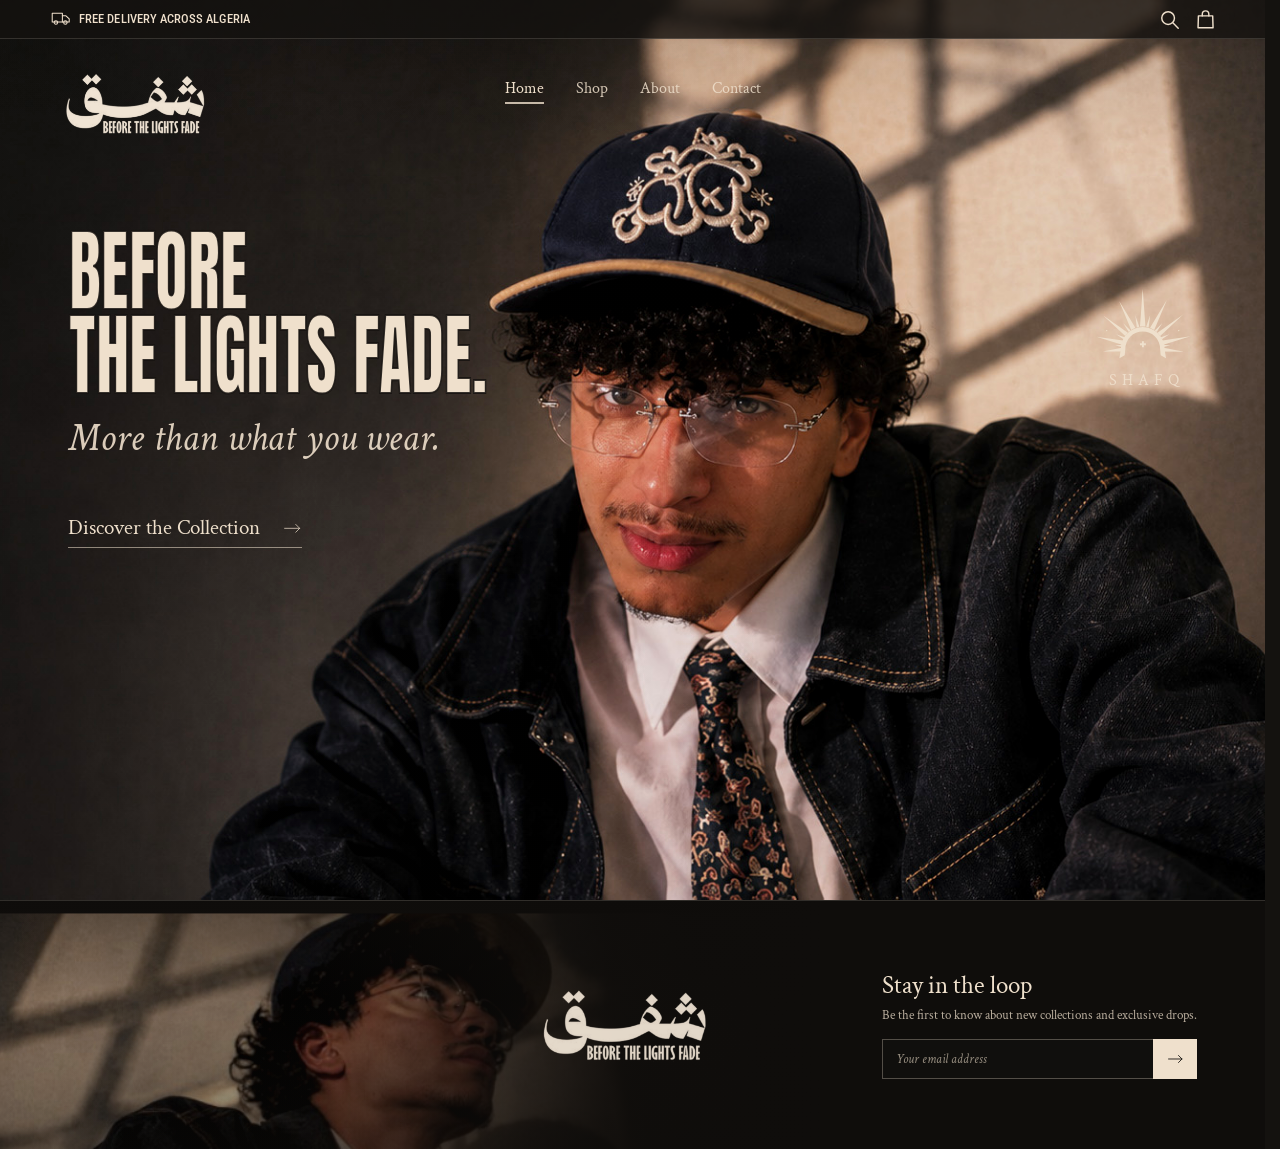
==== commit bf288aba: "salah hhh" ====
--- a/frontend/index.html
+++ b/frontend/index.html
@@ -55,7 +55,7 @@
 
   <main class="hero" id="home">
     <div class="hero__bg" aria-hidden="true">
-      <img src="assets/images/hero-1.jpg" alt="" class="hero__img" decoding="async">
+      <img src="assets/images/hero-1.jpg" alt="" class="hero__img" decoding="async" fetchpriority="high">
     </div>
     <div class="hero__shade" aria-hidden="true"></div>
 
@@ -117,7 +117,7 @@
   <!-- Newsletter Banner -->
   <section class="newsletter" id="newsletter" aria-label="Newsletter">
     <div class="newsletter__bg" aria-hidden="true">
-      <img src="assets/images/newsletter-bg.jpg" alt="" class="newsletter__img" decoding="async">
+      <img src="assets/images/newsletter-bg.jpg" alt="" class="newsletter__img" loading="lazy" decoding="async">
     </div>
     <div class="newsletter__shade" aria-hidden="true"></div>
     <div class="newsletter__inner">
--- a/frontend/css/style.css
+++ b/frontend/css/style.css
@@ -69,11 +69,43 @@
 button { font: inherit; color: inherit; background: none; border: 0; padding: 0; cursor: pointer; }
 img { display: block; max-width: 100%; }
 [hidden] { display: none !important; }
-:focus-visible { outline: 1px solid var(--cream); outline-offset: 4px; }
+:focus:not(:focus-visible) { outline: none; }
+:focus-visible { outline: 1.5px solid var(--cream); outline-offset: 4px; }
+.page-inner :focus-visible,
+.drawer :focus-visible,
+.p-modal :focus-visible,
+.p-success-modal :focus-visible,
+.qo-modal :focus-visible {
+  outline-color: #1D1916;
+}
+.header :focus-visible,
+.sheet :focus-visible,
+.p-search-panel :focus-visible,
+.page-inner .nav :focus-visible {
+  outline-color: var(--cream);
+}
+
+a,
+button,
+input,
+select,
+textarea,
+label,
+.product-card,
+.tool,
+.page-btn,
+.filter-cat,
+.filter-size,
+.filter-color,
+.product-card__fav,
+.product-card__cart,
+.sr-item {
+  -webkit-tap-highlight-color: transparent;
+}
 
 .ico {
-  width: 22px;
-  height: 22px;
+  width: max(18px, calc(22 * var(--u)));
+  height: max(18px, calc(22 * var(--u)));
   fill: none;
   stroke: currentColor;
   stroke-width: 1.5;
@@ -188,7 +220,7 @@
 .brand {
   display: block;
   position: absolute;
-  inset-inline-start: calc(var(--pad-x) - 5px);
+  inset-inline-start: calc(var(--pad-x) - calc(5 * var(--u)));
   top: calc(36 * var(--u));
   width: calc(162 * var(--u));
   view-transition-name: shafq-logo;
@@ -339,17 +371,17 @@
   background: rgba(18, 16, 14, .97);
   color: var(--cream);
   border-bottom: 1px solid var(--line);
-  padding: 22px var(--bar-pad) 28px;
+  padding: max(18px, calc(22 * var(--u))) var(--bar-pad) max(22px, calc(28 * var(--u)));
   animation: drop .35s ease both;
 }
 .search {
   display: flex;
   align-items: center;
-  gap: 16px;
-  max-width: 900px;
+  gap: max(12px, calc(16 * var(--u)));
+  max-width: min(100%, max(680px, calc(900 * var(--u))));
   margin: 0 auto;
   border-bottom: 1px solid rgba(239, 224, 204, .35);
-  padding-bottom: 10px;
+  padding-bottom: max(8px, calc(10 * var(--u)));
 }
 .search input {
   flex: 1;
@@ -357,15 +389,15 @@
   border: 0;
   outline: 0;
   color: var(--cream);
-  font: 400 26px/1.2 var(--font-serif);
+  font: 400 max(18px, calc(26 * var(--u)))/1.2 var(--font-serif);
 }
 .search input::placeholder {
   color: var(--cream-dim);
   font-style: italic;
 }
 .search__result {
-  max-width: 900px;
-  margin: 14px auto 0;
+  max-width: min(100%, max(680px, calc(900 * var(--u))));
+  margin: max(12px, calc(14 * var(--u))) auto 0;
   font-style: italic;
   color: var(--cream-dim);
   min-height: 1.4em;
@@ -377,11 +409,11 @@
   top: 0;
   bottom: 0;
   inset-inline-end: 0;
-  width: min(400px, 100%);
+  width: min(max(320px, calc(400 * var(--u))), 100%);
   background: #171512;
   color: var(--cream);
   border-inline-start: 1px solid var(--line);
-  padding: 18px 24px;
+  padding: max(16px, calc(18 * var(--u))) max(18px, calc(24 * var(--u)));
   display: flex;
   flex-direction: column;
   animation: slide-in .35s ease both;
@@ -392,31 +424,31 @@
   align-items: center;
   justify-content: space-between;
   border-bottom: 1px solid var(--line);
-  padding-bottom: 12px;
+  padding-bottom: max(10px, calc(12 * var(--u)));
   flex-shrink: 0;
 }
-.drawer__head h2 { margin: 0; font-weight: 400; font-size: 26px; }
+.drawer__head h2 { margin: 0; font-weight: 400; font-size: max(22px, calc(26 * var(--u))); }
 .drawer__body {
   flex: 1;
   overflow-y: auto;
-  padding: 4px 0 18px;
+  padding: max(4px, calc(4 * var(--u))) 0 max(14px, calc(18 * var(--u)));
 }
 .drawer__empty {
-  margin-top: 28px;
+  margin-top: max(20px, calc(28 * var(--u)));
   font-style: italic;
-  font-size: 20px;
+  font-size: max(17px, calc(20 * var(--u)));
   color: var(--cream-dim);
 }
 .drawer__item {
   display: grid;
-  grid-template-columns: 68px minmax(0, 1fr);
-  gap: 14px;
-  padding: 16px 0;
+  grid-template-columns: max(58px, calc(68 * var(--u))) minmax(0, 1fr);
+  gap: max(12px, calc(14 * var(--u)));
+  padding: max(12px, calc(16 * var(--u))) 0;
   border-bottom: 1px solid var(--line);
 }
 .drawer__item-img {
-  width: 68px;
-  height: 90px;
+  width: max(58px, calc(68 * var(--u)));
+  height: max(76px, calc(90 * var(--u)));
   object-fit: cover;
   background: #23201c;
 }
@@ -424,25 +456,25 @@
   min-width: 0;
   display: flex;
   flex-direction: column;
-  gap: 8px;
+  gap: max(6px, calc(8 * var(--u)));
 }
 .drawer__item-name {
   font-family: var(--font-serif);
-  font-size: 16px;
+  font-size: max(14.5px, calc(16 * var(--u)));
   line-height: 1.3;
   color: var(--cream);
 }
 .drawer__item-opts {
   display: flex;
   flex-wrap: wrap;
-  gap: 8px;
+  gap: max(6px, calc(8 * var(--u)));
 }
 .drawer__opt {
   display: inline-flex;
   align-items: center;
-  gap: 5px;
+  gap: max(4px, calc(5 * var(--u)));
   font-family: var(--font-ui);
-  font-size: 11px;
+  font-size: max(10.5px, calc(11 * var(--u)));
   letter-spacing: .04em;
   color: var(--cream-dim);
 }
@@ -450,17 +482,17 @@
   border: 1px solid var(--line);
   background: #171512;
   color: var(--cream);
-  padding: 2px 6px;
-  font-family: var(--font-serif);
-  font-size: 13px;
+  padding: max(2px, calc(2 * var(--u))) max(5px, calc(6 * var(--u)));
+  font-family: var(--font-serif);
+  font-size: max(12px, calc(13 * var(--u)));
   border-radius: 0;
 }
 .drawer__item-row {
   display: flex;
   align-items: center;
   justify-content: space-between;
-  gap: 10px;
-  margin-top: 2px;
+  gap: max(8px, calc(10 * var(--u)));
+  margin-top: max(2px, calc(2 * var(--u)));
 }
 .drawer__qty {
   display: inline-flex;
@@ -468,11 +500,11 @@
   border: 1px solid var(--line);
 }
 .drawer__qty button {
-  width: 26px;
-  height: 26px;
+  width: max(24px, calc(26 * var(--u)));
+  height: max(24px, calc(26 * var(--u)));
   color: var(--cream);
   font-family: var(--font-ui);
-  font-size: 14px;
+  font-size: max(13px, calc(14 * var(--u)));
   display: grid;
   place-items: center;
 }
@@ -481,20 +513,20 @@
   cursor: not-allowed;
 }
 .drawer__qty span {
-  min-width: 26px;
+  min-width: max(24px, calc(26 * var(--u)));
   text-align: center;
-  font-size: 14px;
+  font-size: max(13px, calc(14 * var(--u)));
 }
 .drawer__item-price {
   font-family: var(--font-serif);
-  font-size: 15px;
+  font-size: max(13.5px, calc(15 * var(--u)));
   color: var(--cream);
 }
 .drawer__remove {
   align-self: flex-start;
   padding: 0;
   font-family: var(--font-ui);
-  font-size: 11px;
+  font-size: max(10.5px, calc(11 * var(--u)));
   letter-spacing: .08em;
   text-transform: uppercase;
   color: var(--cream-dim);
@@ -507,28 +539,28 @@
 .drawer__foot {
   flex-shrink: 0;
   border-top: 1px solid var(--line);
-  padding-top: 16px;
-  padding-bottom: 6px;
+  padding-top: max(14px, calc(16 * var(--u)));
+  padding-bottom: max(5px, calc(6 * var(--u)));
 }
 .drawer__foot[hidden] { display: none; }
 .drawer__total {
   display: flex;
   align-items: baseline;
   justify-content: space-between;
-  margin-bottom: 14px;
-  font-size: 18px;
+  margin-bottom: max(12px, calc(14 * var(--u)));
+  font-size: max(16px, calc(18 * var(--u)));
 }
 .drawer__total strong {
   font-weight: 400;
 }
 .drawer__checkout {
   width: 100%;
-  min-height: 46px;
-  padding: 10px 20px;
+  min-height: max(42px, calc(46 * var(--u)));
+  padding: max(9px, calc(10 * var(--u))) max(16px, calc(20 * var(--u)));
   background: var(--cream);
   color: #171512;
   font-family: var(--font-serif);
-  font-size: 16px;
+  font-size: max(14.5px, calc(16 * var(--u)));
   letter-spacing: .02em;
   transition: opacity .2s ease;
 }
@@ -571,7 +603,7 @@
   height: 100%;
   object-fit: cover;
   object-position: left 18%;
-  transform: translateY(14px);
+  transform: translateY(calc(14 * var(--u)));
   filter: saturate(1.1) contrast(1.05);
 }
 
@@ -606,7 +638,7 @@
 }
 
 .newsletter__logo {
-  width: clamp(140px, calc(190 * var(--u)), 220px);
+  width: max(140px, calc(190 * var(--u)));
   height: auto;
   opacity: .95;
 }
@@ -616,7 +648,7 @@
   flex-direction: column;
   justify-content: center;
   align-items: flex-start;
-  max-width: 420px;
+  max-width: min(100%, max(360px, calc(420 * var(--u))));
   justify-self: end;
 }
 
@@ -624,7 +656,7 @@
   margin: 0 0 calc(6 * var(--u)) 0;
   font-family: var(--font-serif);
   font-weight: 400;
-  font-size: clamp(22px, calc(28 * var(--u)), 34px);
+  font-size: max(22px, calc(28 * var(--u)));
   line-height: 1.2;
   color: var(--cream);
   letter-spacing: -.01em;
@@ -633,7 +665,7 @@
 .newsletter__desc {
   margin: 0 0 calc(16 * var(--u)) 0;
   font-family: var(--font-serif);
-  font-size: clamp(13px, calc(15 * var(--u)), 17px);
+  font-size: max(13px, calc(15 * var(--u)));
   line-height: 1.45;
   color: rgba(239, 224, 204, .75);
 }
@@ -642,7 +674,7 @@
   display: flex;
   align-items: stretch;
   width: 100%;
-  max-width: 360px;
+  max-width: max(320px, calc(360 * var(--u)));
 }
 
 .newsletter__input {
@@ -652,7 +684,7 @@
   background: rgba(18, 16, 14, .65);
   border: 1px solid rgba(239, 224, 204, .3);
   border-inline-end: 0;
-  padding: 0 14px;
+  padding: 0 max(12px, calc(14 * var(--u)));
   color: var(--cream);
   font-family: var(--font-serif);
   font-size: max(13px, calc(14.5 * var(--u)));
@@ -689,15 +721,15 @@
 }
 
 .newsletter__btn .ico--arrow {
-  width: 17px;
-  height: 11px;
+  width: max(15px, calc(17 * var(--u)));
+  height: max(10px, calc(11 * var(--u)));
   stroke: var(--ink);
   stroke-width: 1.6;
 }
 
 .newsletter__status {
-  margin: 8px 0 0;
-  font-size: 13px;
+  margin: calc(8 * var(--u)) 0 0;
+  font-size: max(12px, calc(13 * var(--u)));
   color: #a8d5a2;
   font-style: italic;
 }
@@ -718,6 +750,7 @@
   }
 }
 @media (prefers-reduced-motion: reduce) {
+  html { scroll-behavior: auto; }
   * { animation: none !important; transition: none !important; }
   ::view-transition-group(*),
   ::view-transition-old(*),
@@ -816,7 +849,7 @@
 }
 
 .page-inner .brand {
-  inset-inline-start: calc(var(--pad-x) - 5px);
+  inset-inline-start: calc(var(--pad-x) - calc(5 * var(--u)));
   inset-block: 0;
   margin-block: auto;
   height: fit-content;
@@ -917,49 +950,49 @@
   flex-direction: column;
   justify-content: center;
   padding-inline: var(--pad-x);
-  max-width: clamp(460px, 44vw, 820px);
+  max-width: min(100%, max(420px, calc(633.6 * var(--u))));
 }
 
 .shop-hero__title {
   margin: 0;
   font-family: var(--font-serif);
   font-weight: 400;
-  font-size: clamp(38px, 4.6vw, 82px);
+  font-size: max(38px, calc(66.24 * var(--u)));
   line-height: 1.02;
   color: var(--cream);
   letter-spacing: -.01em;
 }
 
 .shop-hero__sub {
-  margin: clamp(8px, .75vw, 14px) 0 0;
+  margin: max(8px, calc(10.8 * var(--u))) 0 0;
   font-family: var(--font-serif);
   font-style: italic;
   font-weight: 400;
-  font-size: clamp(17px, 1.65vw, 28px);
+  font-size: max(17px, calc(23.76 * var(--u)));
   line-height: 1.3;
   color: rgba(239, 224, 204, .92);
 }
 
 .shop-hero__line {
-  width: clamp(84px, 8.5vw, 140px);
+  width: max(84px, calc(122.4 * var(--u)));
   height: 1px;
   background: rgba(239, 224, 204, .55);
-  margin-top: clamp(16px, 1.5vw, 28px);
+  margin-top: max(16px, calc(21.6 * var(--u)));
 }
 
 /* ---------- Shop Catalog (Editorial 2-column listing matching reference) ---------- */
 .shop-catalog {
   background: #F2E8DC;
   color: #1D1916;
-  padding: 44px var(--pad-x) 84px;
+  padding: max(32px, calc(44 * var(--u))) var(--pad-x) max(56px, calc(84 * var(--u)));
 }
 
 .shop-catalog__layout {
-  max-width: 1140px;
+  max-width: calc(1140 * var(--u));
   margin-inline: auto;
   display: grid;
-  grid-template-columns: 200px minmax(0, 1fr);
-  gap: 48px;
+  grid-template-columns: calc(200 * var(--u)) minmax(0, 1fr);
+  gap: calc(48 * var(--u));
   align-items: start;
 }
 
@@ -972,39 +1005,39 @@
 }
 
 .filter-group {
-  padding-bottom: 28px;
-  margin-bottom: 26px;
+  padding-bottom: max(18px, calc(28 * var(--u)));
+  margin-bottom: max(18px, calc(26 * var(--u)));
   border-bottom: 1px solid #D5C5B3;
 }
 
 .filter-group--price {
   border-bottom: 0;
   padding-bottom: 0;
-  margin-bottom: 28px;
+  margin-bottom: max(18px, calc(28 * var(--u)));
 }
 
 .filter-group__title {
-  margin: 0 0 14px;
+  margin: 0 0 max(10px, calc(14 * var(--u)));
   font-family: var(--font-serif);
   font-weight: 400;
-  font-size: 18px;
-  line-height: 24px;
+  font-size: max(15.5px, calc(18 * var(--u)));
+  line-height: max(20px, calc(24 * var(--u)));
   color: #1D1916;
 }
 
 .filter-cats {
   display: flex;
   flex-direction: column;
-  gap: 3px;
+  gap: max(2px, calc(3 * var(--u)));
 }
 
 .filter-cat {
   display: block;
   width: 100%;
   text-align: left;
-  padding: 9px 14px;
-  font-family: var(--font-serif);
-  font-size: 15px;
+  padding: max(7px, calc(9 * var(--u))) max(10px, calc(14 * var(--u)));
+  font-family: var(--font-serif);
+  font-size: max(13.5px, calc(15 * var(--u)));
   line-height: 1.3;
   color: #1D1916;
   transition: background .2s ease, color .2s ease;
@@ -1022,14 +1055,14 @@
 .filter-sizes {
   display: grid;
   grid-template-columns: repeat(3, 1fr);
-  gap: 8px;
+  gap: max(6px, calc(8 * var(--u)));
 }
 
 .filter-size {
-  height: 34px;
+  height: max(30px, calc(34 * var(--u)));
   border: 1px solid #D5C5B3;
   font-family: var(--font-serif);
-  font-size: 13.5px;
+  font-size: max(12px, calc(13.5 * var(--u)));
   line-height: 1;
   color: #1D1916;
   transition: background .2s ease, color .2s ease, border-color .2s ease;
@@ -1047,14 +1080,14 @@
 
 .filter-colors {
   display: grid;
-  grid-template-columns: repeat(4, 28px);
+  grid-template-columns: repeat(4, max(24px, calc(28 * var(--u))));
   justify-content: space-between;
-  row-gap: 14px;
+  row-gap: max(10px, calc(14 * var(--u)));
 }
 
 .filter-color {
-  width: 28px;
-  height: 28px;
+  width: max(24px, calc(28 * var(--u)));
+  height: max(24px, calc(28 * var(--u)));
   border-radius: 50%;
   background: var(--swatch);
   border: 1px solid rgba(29, 25, 22, .12);
@@ -1070,20 +1103,20 @@
 }
 
 .filter-color.is-selected {
-  box-shadow: 0 0 0 2px #F2E8DC, 0 0 0 3.5px #1D1916;
+  box-shadow: 0 0 0 max(1.5px, calc(2 * var(--u))) #F2E8DC, 0 0 0 max(3px, calc(3.5 * var(--u))) #1D1916;
 }
 
 .price-label {
-  margin: 0 0 14px;
-  font-family: var(--font-serif);
-  font-size: 14.5px;
+  margin: 0 0 max(10px, calc(14 * var(--u)));
+  font-family: var(--font-serif);
+  font-size: max(13px, calc(14.5 * var(--u)));
   line-height: 1.3;
   color: #1D1916;
 }
 
 .price-slider {
   position: relative;
-  height: 20px;
+  height: max(18px, calc(20 * var(--u)));
   display: flex;
   align-items: center;
 }
@@ -1091,7 +1124,7 @@
 .price-slider__track {
   position: absolute;
   inset-inline: 0;
-  height: 2px;
+  height: max(2px, calc(2 * var(--u)));
   background: linear-gradient(
     to right,
     #D5C5B3 0%,
@@ -1107,7 +1140,7 @@
   position: absolute;
   inset: 0;
   width: 100%;
-  height: 20px;
+  height: max(18px, calc(20 * var(--u)));
   margin: 0;
   background: none;
   pointer-events: none;
@@ -1119,8 +1152,8 @@
   pointer-events: auto;
   -webkit-appearance: none;
   appearance: none;
-  width: 11px;
-  height: 11px;
+  width: max(10px, calc(11 * var(--u)));
+  height: max(10px, calc(11 * var(--u)));
   border-radius: 50%;
   background: #1D1916;
   border: 0;
@@ -1129,8 +1162,8 @@
 
 .price-slider input[type="range"]::-moz-range-thumb {
   pointer-events: auto;
-  width: 11px;
-  height: 11px;
+  width: max(10px, calc(11 * var(--u)));
+  height: max(10px, calc(11 * var(--u)));
   border-radius: 50%;
   background: #1D1916;
   border: 0;
@@ -1145,11 +1178,11 @@
 
 .filter-apply {
   width: 100%;
-  height: 40px;
+  height: max(36px, calc(40 * var(--u)));
   background: #1D1916;
   color: #F2E8DC;
   font-family: var(--font-serif);
-  font-size: 14.5px;
+  font-size: max(13px, calc(14.5 * var(--u)));
   letter-spacing: .01em;
   transition: background .2s ease;
 }
@@ -1159,9 +1192,9 @@
 }
 
 .filter-reset {
-  margin-top: 14px;
-  font-family: var(--font-serif);
-  font-size: 13.5px;
+  margin-top: max(10px, calc(14 * var(--u)));
+  font-family: var(--font-serif);
+  font-size: max(12.5px, calc(13.5 * var(--u)));
   color: #6B6056;
   text-decoration: underline;
   text-underline-offset: 3px;
@@ -1177,15 +1210,15 @@
   display: flex;
   align-items: center;
   justify-content: space-between;
-  gap: 16px;
-  min-height: 24px;
-  margin-bottom: 14px;
+  gap: max(12px, calc(16 * var(--u)));
+  min-height: max(22px, calc(24 * var(--u)));
+  margin-bottom: max(12px, calc(14 * var(--u)));
 }
 
 .shop-toolbar__left {
   display: flex;
   align-items: center;
-  gap: 14px;
+  gap: max(10px, calc(14 * var(--u)));
 }
 
 .shop-filter-btn {
@@ -1208,20 +1241,33 @@
 .shop-count {
   margin: 0;
   font-family: var(--font-serif);
-  font-size: 15px;
-  line-height: 24px;
-  color: #1D1916;
+  font-size: max(13px, calc(15 * var(--u)));
+  line-height: max(20px, calc(24 * var(--u)));
+  color: #1D1916;
+}
+
+.shop-sync-state {
+  font-family: var(--font-ui);
+  font-size: max(11px, calc(11.5 * var(--u)));
+  letter-spacing: .04em;
+  color: rgba(29, 25, 22, .56);
+  white-space: nowrap;
+}
+
+.shop-sync-state.is-offline {
+  color: #8a3a22;
+  font-weight: 500;
 }
 
 .shop-sort {
   display: flex;
   align-items: center;
-  gap: 10px;
+  gap: max(8px, calc(10 * var(--u)));
 }
 
 .shop-sort__label {
   font-family: var(--font-serif);
-  font-size: 15px;
+  font-size: max(13px, calc(15 * var(--u)));
   color: #1D1916;
 }
 
@@ -1232,10 +1278,10 @@
 .shop-sort__trigger {
   display: inline-flex;
   align-items: center;
-  gap: 16px;
+  gap: max(12px, calc(16 * var(--u)));
   background: #EFE5D8;
   border: 1px solid #D5C5B3;
-  padding: 8px 12px 8px 13px;
+  padding: max(6px, calc(8 * var(--u))) max(10px, calc(12 * var(--u))) max(6px, calc(8 * var(--u))) max(11px, calc(13 * var(--u)));
   color: #1D1916;
   transition: border-color .2s ease, background .2s ease;
 }
@@ -1247,15 +1293,15 @@
 
 .shop-sort__display {
   font-family: var(--font-serif);
-  font-size: 14.5px;
+  font-size: max(13px, calc(14.5 * var(--u)));
   line-height: 1.25;
   color: #1D1916;
   white-space: nowrap;
 }
 
 .shop-sort__chev {
-  width: 11px;
-  height: 11px;
+  width: max(10px, calc(11 * var(--u)));
+  height: max(10px, calc(11 * var(--u)));
   color: #1D1916;
   pointer-events: none;
   transform: rotate(90deg);
@@ -1269,16 +1315,16 @@
 
 .shop-sort__menu {
   position: absolute;
-  top: calc(100% + 4px);
+  top: calc(100% + max(3px, calc(4 * var(--u))));
   inset-inline-end: 0;
   z-index: 35;
-  min-width: 184px;
+  min-width: max(160px, calc(184 * var(--u)));
   margin: 0;
-  padding: 4px;
+  padding: max(3px, calc(4 * var(--u)));
   list-style: none;
   background: #F2E8DC;
   border: 1px solid #D5C5B3;
-  box-shadow: 0 12px 28px rgba(20, 18, 15, .1);
+  box-shadow: 0 calc(12 * var(--u)) calc(28 * var(--u)) rgba(20, 18, 15, .1);
   animation: sort-drop .18s cubic-bezier(.22, 1, .36, 1) both;
 }
 
@@ -1288,9 +1334,9 @@
 }
 
 .shop-sort__opt {
-  padding: 8px 12px;
-  font-family: var(--font-serif);
-  font-size: 14.5px;
+  padding: max(7px, calc(8 * var(--u))) max(10px, calc(12 * var(--u)));
+  font-family: var(--font-serif);
+  font-size: max(13px, calc(14.5 * var(--u)));
   line-height: 1.3;
   color: #1D1916;
   cursor: pointer;
@@ -1313,12 +1359,17 @@
 .product-grid {
   display: grid;
   grid-template-columns: repeat(3, minmax(0, 1fr));
-  gap: 34px 22px;
+  gap: calc(34 * var(--u)) calc(22 * var(--u));
   transition: opacity .22s ease;
 }
 
 .product-grid.is-updating {
   opacity: .55;
+}
+
+.product-card {
+  display: flex;
+  flex-direction: column;
 }
 
 .product-card__media {
@@ -1342,18 +1393,18 @@
 
 .product-card__fav {
   position: absolute;
-  top: 10px;
-  inset-inline-end: 10px;
-  width: 32px;
-  height: 32px;
+  top: max(8px, calc(10 * var(--u)));
+  inset-inline-end: max(8px, calc(10 * var(--u)));
+  width: max(28px, calc(32 * var(--u)));
+  height: max(28px, calc(32 * var(--u)));
   display: grid;
   place-items: center;
   color: #1D1916;
 }
 
 .ico--heart {
-  width: 16px;
-  height: 16px;
+  width: max(14px, calc(16 * var(--u)));
+  height: max(14px, calc(16 * var(--u)));
   stroke: currentColor;
   stroke-width: 1.5;
   fill: transparent;
@@ -1369,22 +1420,41 @@
   fill: #1D1916;
 }
 
+.product-card__sale {
+  position: absolute;
+  top: max(8px, calc(10 * var(--u)));
+  inset-inline-start: max(8px, calc(10 * var(--u)));
+  z-index: 2;
+  pointer-events: none;
+  background: #581C20;
+  color: #F2E8DC;
+  font-family: var(--font-ui);
+  font-size: max(10px, calc(10.5 * var(--u)));
+  font-weight: 500;
+  letter-spacing: .06em;
+  padding: max(4px, calc(4.5 * var(--u))) max(7px, calc(8 * var(--u)));
+  line-height: 1;
+}
+
 .product-card__meta {
-  padding-top: 9px;
+  flex: 1;
+  display: flex;
+  flex-direction: column;
+  padding-top: max(7px, calc(9 * var(--u)));
 }
 
 .product-card__row {
   display: flex;
   align-items: baseline;
   justify-content: space-between;
-  gap: 10px;
+  gap: max(8px, calc(10 * var(--u)));
 }
 
 .product-card__name {
   margin: 0;
   font-family: var(--font-serif);
   font-weight: 400;
-  font-size: 16.5px;
+  font-size: max(14px, calc(16.5 * var(--u)));
   line-height: 1.3;
   color: #1D1916;
 }
@@ -1394,43 +1464,101 @@
   background: #1D1916;
   color: #F2E8DC;
   font-family: var(--font-ui);
-  font-size: 10.5px;
+  font-size: max(9.5px, calc(10.5 * var(--u)));
   font-weight: 500;
   letter-spacing: .04em;
-  padding: 3px 7px;
+  padding: max(2.5px, calc(3 * var(--u))) max(6px, calc(7 * var(--u)));
   line-height: 1;
 }
 
 .product-card__price {
-  margin: 2px 0 0;
+  margin: max(3px, calc(4 * var(--u))) 0 0;
+  display: flex;
+  align-items: baseline;
+  flex-wrap: wrap;
+  gap: max(6px, calc(8 * var(--u)));
   font-family: var(--font-serif);
   font-weight: 600;
-  font-size: 14.5px;
+  font-size: max(12.5px, calc(14.5 * var(--u)));
   line-height: 1.3;
   color: #1D1916;
+}
+
+.product-card__old-price {
+  font-weight: 400;
+  font-size: max(11.5px, calc(13 * var(--u)));
+  color: rgba(29, 25, 22, .48);
+  text-decoration: line-through;
+}
+
+.product-card__actions {
+  margin-top: auto;
+  padding-top: max(9px, calc(11 * var(--u)));
+}
+
+.product-card__cart {
+  width: 100%;
+  height: max(36px, calc(40 * var(--u)));
+  padding: 0 max(10px, calc(12 * var(--u)));
+  display: inline-flex;
+  align-items: center;
+  justify-content: center;
+  gap: max(6px, calc(8 * var(--u)));
+  border: 1px solid #1D1916;
+  background: transparent;
+  color: #1D1916;
+  font-family: var(--font-serif);
+  font-size: max(13px, calc(14.5 * var(--u)));
+  letter-spacing: .02em;
+  cursor: pointer;
+  transition: background .2s ease, color .2s ease, border-color .2s ease, transform .15s ease;
+}
+
+.product-card__cart svg {
+  width: max(13px, calc(15 * var(--u)));
+  height: max(13px, calc(15 * var(--u)));
+  flex-shrink: 0;
+  stroke: currentColor;
+  fill: none;
+  stroke-width: 1.5;
+}
+
+.product-card__cart:hover {
+  background: #1D1916;
+  color: #F2E8DC;
+}
+
+.product-card__cart:active {
+  transform: scale(.985);
+}
+
+.product-card__cart.is-added {
+  background: #2f5b31;
+  border-color: #2f5b31;
+  color: #F2E8DC;
 }
 
 .shop-empty {
   grid-column: 1 / -1;
-  padding: 56px 20px;
+  padding: max(36px, calc(56 * var(--u))) max(16px, calc(20 * var(--u)));
   text-align: center;
   border: 1px solid #D5C5B3;
 }
 
 .shop-empty__text {
-  margin: 0 0 16px;
+  margin: 0 0 max(12px, calc(16 * var(--u)));
   font-family: var(--font-serif);
   font-style: italic;
-  font-size: 20px;
+  font-size: max(17px, calc(20 * var(--u)));
   color: #5C5147;
 }
 
 .shop-empty__reset {
-  padding: 10px 22px;
+  padding: max(8px, calc(10 * var(--u))) max(18px, calc(22 * var(--u)));
   background: #1D1916;
   color: #F2E8DC;
   font-family: var(--font-serif);
-  font-size: 15px;
+  font-size: max(14px, calc(15 * var(--u)));
 }
 
 /* ---------- Pagination ---------- */
@@ -1438,20 +1566,20 @@
   display: flex;
   align-items: center;
   justify-content: center;
-  gap: 8px;
-  margin-top: 48px;
-  margin-bottom: 8px;
+  gap: max(6px, calc(8 * var(--u)));
+  margin-top: max(32px, calc(48 * var(--u)));
+  margin-bottom: calc(8 * var(--u));
 }
 
 .page-btn {
-  width: 36px;
-  height: 36px;
+  width: max(32px, calc(36 * var(--u)));
+  height: max(32px, calc(36 * var(--u)));
   padding: 0;
   display: grid;
   place-items: center;
   background: transparent;
   font-family: var(--font-serif);
-  font-size: 15px;
+  font-size: max(13.5px, calc(15 * var(--u)));
   line-height: 1;
   color: #1D1916;
   transition: background .18s ease, color .18s ease;
@@ -1475,8 +1603,8 @@
 
 .ico--chev {
   display: block;
-  width: 13px;
-  height: 13px;
+  width: max(12px, calc(13 * var(--u)));
+  height: max(12px, calc(13 * var(--u)));
   stroke: currentColor;
   stroke-width: 1.5;
   stroke-linecap: round;
@@ -1536,9 +1664,9 @@
 }
 
 .inner-hero__eyebrow {
-  margin: 0 0 12px;
+  margin: 0 0 max(8px, calc(12 * var(--u)));
   font-family: var(--font-ui);
-  font-size: 12px;
+  font-size: max(11px, calc(12 * var(--u)));
   font-weight: 600;
   letter-spacing: .16em;
   text-transform: uppercase;
@@ -1549,21 +1677,21 @@
   margin: 0;
   font-family: var(--font-serif);
   font-weight: 400;
-  font-size: clamp(44px, calc(76 * var(--u)), 84px);
+  font-size: max(44px, calc(76 * var(--u)));
   line-height: 1.06;
   color: var(--cream);
   letter-spacing: -.01em;
 }
 
 .inner-hero__sub {
-  margin: calc(14 * var(--u)) 0 0;
+  margin: max(10px, calc(14 * var(--u))) 0 0;
   font-family: var(--font-serif);
   font-style: italic;
   font-weight: 400;
-  font-size: clamp(19px, calc(26 * var(--u)), 30px);
+  font-size: max(19px, calc(26 * var(--u)));
   line-height: 1.35;
   color: rgba(239, 224, 204, .88);
-  max-width: 640px;
+  max-width: min(100%, max(460px, calc(640 * var(--u))));
 }
 
 .inner-hero__line {
@@ -1571,7 +1699,7 @@
   min-width: 96px;
   height: 1px;
   background: rgba(239, 224, 204, .45);
-  margin-top: calc(28 * var(--u));
+  margin-top: max(18px, calc(28 * var(--u)));
 }
 
 /* ---------- About Page Editorial Layout ---------- */
@@ -1588,7 +1716,7 @@
 .about-story__media {
   position: relative;
   aspect-ratio: 4 / 5;
-  max-height: 560px;
+  max-height: max(420px, calc(560 * var(--u)));
   width: 100%;
   overflow: hidden;
   background: var(--ink);
@@ -1605,9 +1733,9 @@
 .about-story__eyebrow,
 .about-pillars__eyebrow,
 .about-closing__eyebrow {
-  margin: 0 0 12px;
+  margin: 0 0 max(8px, calc(12 * var(--u)));
   font-family: var(--font-ui);
-  font-size: 12px;
+  font-size: max(11px, calc(12 * var(--u)));
   font-weight: 600;
   letter-spacing: .16em;
   text-transform: uppercase;
@@ -1619,30 +1747,30 @@
 }
 
 .about-story__heading {
-  margin: 0 0 22px;
+  margin: 0 0 max(16px, calc(22 * var(--u)));
   font-family: var(--font-serif);
   font-weight: 400;
-  font-size: clamp(30px, calc(44 * var(--u)), 48px);
+  font-size: max(30px, calc(44 * var(--u)));
   line-height: 1.15;
   letter-spacing: -.01em;
 }
 
 .about-story__text {
-  margin: 0 0 18px;
-  font-family: var(--font-serif);
-  font-size: clamp(17px, calc(20 * var(--u)), 21px);
+  margin: 0 0 max(14px, calc(18 * var(--u)));
+  font-family: var(--font-serif);
+  font-size: max(17px, calc(20 * var(--u)));
   line-height: 1.65;
   color: rgba(20, 18, 15, .82);
-  max-width: 540px;
+  max-width: min(100%, max(440px, calc(540 * var(--u))));
 }
 
 .about-story__quote {
-  margin: 28px 0 0;
-  padding-inline-start: 20px;
+  margin: max(20px, calc(28 * var(--u))) 0 0;
+  padding-inline-start: max(16px, calc(20 * var(--u)));
   border-inline-start: 1.5px solid rgba(20, 18, 15, .35);
   font-family: var(--font-serif);
   font-style: italic;
-  font-size: clamp(20px, calc(24 * var(--u)), 26px);
+  font-size: max(20px, calc(24 * var(--u)));
   line-height: 1.4;
   color: var(--ink);
 }
@@ -1662,30 +1790,30 @@
 
 .about-pillar {
   border-top: 1px solid var(--line);
-  padding-top: 20px;
+  padding-top: max(16px, calc(20 * var(--u)));
 }
 
 .about-pillar__num {
   display: block;
-  margin-bottom: 12px;
+  margin-bottom: max(8px, calc(12 * var(--u)));
   font-family: var(--font-ui);
-  font-size: 12px;
+  font-size: max(11px, calc(12 * var(--u)));
   letter-spacing: .14em;
   color: var(--cream-dim);
 }
 
 .about-pillar__title {
-  margin: 0 0 10px;
+  margin: 0 0 max(8px, calc(10 * var(--u)));
   font-family: var(--font-serif);
   font-weight: 400;
-  font-size: clamp(22px, calc(26 * var(--u)), 28px);
+  font-size: max(22px, calc(26 * var(--u)));
   color: var(--cream);
 }
 
 .about-pillar__desc {
   margin: 0;
   font-family: var(--font-serif);
-  font-size: clamp(16px, calc(18 * var(--u)), 19px);
+  font-size: max(16px, calc(18 * var(--u)));
   line-height: 1.6;
   color: rgba(239, 224, 204, .76);
 }
@@ -1698,16 +1826,16 @@
   flex-wrap: wrap;
   align-items: flex-end;
   justify-content: space-between;
-  gap: 28px;
+  gap: max(22px, calc(28 * var(--u)));
 }
 
 .about-closing__heading {
   margin: 0;
   font-family: var(--font-serif);
   font-weight: 400;
-  font-size: clamp(28px, calc(40 * var(--u)), 44px);
+  font-size: max(28px, calc(40 * var(--u)));
   line-height: 1.18;
-  max-width: 560px;
+  max-width: min(100%, max(440px, calc(560 * var(--u))));
 }
 
 .cta--dark {
@@ -1735,18 +1863,18 @@
 .contact-info {
   display: flex;
   flex-direction: column;
-  gap: 28px;
+  gap: max(20px, calc(28 * var(--u)));
 }
 
 .contact-block {
   border-top: 1px solid rgba(20, 18, 15, .15);
-  padding-top: 18px;
+  padding-top: max(14px, calc(18 * var(--u)));
 }
 
 .contact-block__label {
-  margin: 0 0 8px;
+  margin: 0 0 max(6px, calc(8 * var(--u)));
   font-family: var(--font-ui);
-  font-size: 11.5px;
+  font-size: max(11px, calc(11.5 * var(--u)));
   font-weight: 600;
   letter-spacing: .14em;
   text-transform: uppercase;
@@ -1756,27 +1884,27 @@
 .contact-block__value {
   margin: 0;
   font-family: var(--font-serif);
-  font-size: clamp(19px, calc(23 * var(--u)), 24px);
+  font-size: max(19px, calc(23 * var(--u)));
   line-height: 1.4;
   color: var(--ink);
 }
 
 .contact-block__hint {
-  margin: 4px 0 0;
+  margin: max(3px, calc(4 * var(--u))) 0 0;
   font-family: var(--font-serif);
   font-style: italic;
-  font-size: 15px;
+  font-size: max(13.5px, calc(15 * var(--u)));
   color: rgba(20, 18, 15, .64);
 }
 
 .contact-social {
   display: inline-flex;
   align-items: center;
-  gap: 10px;
-  padding-bottom: 4px;
+  gap: max(8px, calc(10 * var(--u)));
+  padding-bottom: max(3px, calc(4 * var(--u)));
   border-bottom: 1px solid rgba(20, 18, 15, .35);
   font-family: var(--font-serif);
-  font-size: clamp(19px, calc(22 * var(--u)), 24px);
+  font-size: max(19px, calc(22 * var(--u)));
   color: var(--ink);
   transition: border-color .25s;
 }
@@ -1786,20 +1914,20 @@
 }
 
 .contact-social .ico {
-  width: 18px;
-  height: 18px;
+  width: max(16px, calc(18 * var(--u)));
+  height: max(16px, calc(18 * var(--u)));
 }
 
 .contact-form {
   display: grid;
   grid-template-columns: 1fr 1fr;
-  gap: 24px 28px;
+  gap: max(18px, calc(24 * var(--u))) max(20px, calc(28 * var(--u)));
 }
 
 .contact-field {
   display: flex;
   flex-direction: column;
-  gap: 8px;
+  gap: max(6px, calc(8 * var(--u)));
 }
 
 .contact-field--full {
@@ -1808,7 +1936,7 @@
 
 .contact-field label {
   font-family: var(--font-ui);
-  font-size: 11.5px;
+  font-size: max(11px, calc(11.5 * var(--u)));
   font-weight: 600;
   letter-spacing: .14em;
   text-transform: uppercase;
@@ -1821,10 +1949,10 @@
   background: transparent;
   border: 0;
   border-bottom: 1px solid rgba(20, 18, 15, .28);
-  padding: 10px 0;
+  padding: max(8px, calc(10 * var(--u))) 0;
   color: var(--ink);
   font-family: var(--font-serif);
-  font-size: 19px;
+  font-size: max(17px, calc(19 * var(--u)));
   line-height: 1.4;
   outline: none;
   border-radius: 0;
@@ -1833,7 +1961,7 @@
 
 .contact-field textarea {
   resize: vertical;
-  min-height: 110px;
+  min-height: max(96px, calc(110 * var(--u)));
 }
 
 .contact-field input::placeholder,
@@ -1852,19 +1980,19 @@
   display: flex;
   flex-wrap: wrap;
   align-items: center;
-  gap: 20px;
-  margin-top: 8px;
+  gap: max(16px, calc(20 * var(--u)));
+  margin-top: max(6px, calc(8 * var(--u)));
 }
 
 .contact-submit {
   display: inline-flex;
   align-items: center;
-  gap: 18px;
-  padding: 14px 28px;
+  gap: max(14px, calc(18 * var(--u)));
+  padding: max(12px, calc(14 * var(--u))) max(22px, calc(28 * var(--u)));
   background: var(--ink);
   color: var(--cream);
   font-family: var(--font-serif);
-  font-size: 19px;
+  font-size: max(17px, calc(19 * var(--u)));
   line-height: 1;
   transition: background .25s, transform .25s;
 }
@@ -1874,8 +2002,8 @@
 }
 
 .contact-submit .ico--arrow {
-  width: 18px;
-  height: 12px;
+  width: max(16px, calc(18 * var(--u)));
+  height: max(11px, calc(12 * var(--u)));
   transition: transform .3s ease;
 }
 
@@ -1887,14 +2015,14 @@
   margin: 0;
   font-family: var(--font-serif);
   font-style: italic;
-  font-size: 17px;
+  font-size: max(15px, calc(17 * var(--u)));
   color: #2f5b31;
 }
 
 /* ---------- Responsive (Tablet & Mobile) ---------- */
 @media (max-width: 1024px) {
   .shop-hero { aspect-ratio: 3 / 1; }
-  .shop-catalog__layout { grid-template-columns: 185px minmax(0, 1fr); gap: 28px; }
+  .shop-catalog__layout { max-width: 100%; grid-template-columns: 185px minmax(0, 1fr); gap: 28px; }
   .product-grid { grid-template-columns: repeat(2, minmax(0, 1fr)); }
 }
 
@@ -1955,7 +2083,7 @@
   }
 
   .page-inner .header { height: 74px; }
-  .page-inner .brand { width: 112px; top: 0; bottom: 0; margin-block: auto; }
+  .page-inner .brand { width: 112px; top: 0; bottom: 0; margin-block: auto; inset-inline-start: calc(var(--pad-x) - 5px); }
   .page-inner .burger { display: grid; width: 40px; height: 40px; inset-inline-end: calc(var(--bar-pad) - 10px); }
   .page-inner .nav {
     display: none;
@@ -2070,18 +2198,18 @@
 .product-main {
   background: #F2E8DC;
   color: #1D1916;
-  padding: 28px var(--pad-x) 92px;
+  padding: max(20px, calc(28 * var(--u))) var(--pad-x) max(64px, calc(92 * var(--u)));
 }
 
 .product-breadcrumb {
-  max-width: 1140px;
-  margin: 0 auto 28px;
+  max-width: calc(1140 * var(--u));
+  margin: 0 auto max(18px, calc(28 * var(--u)));
   display: flex;
   align-items: center;
   flex-wrap: wrap;
-  gap: 10px;
+  gap: max(8px, calc(10 * var(--u)));
   font-family: var(--font-ui);
-  font-size: 11.5px;
+  font-size: max(10.5px, calc(11.5 * var(--u)));
   letter-spacing: .12em;
   text-transform: uppercase;
   color: rgba(29, 25, 22, .58);
@@ -2096,18 +2224,18 @@
 }
 
 .product-wrap {
-  max-width: 1140px;
+  max-width: calc(1140 * var(--u));
   margin: 0 auto;
   display: grid;
   grid-template-columns: minmax(0, 1.02fr) minmax(0, .98fr);
-  gap: 56px;
+  gap: calc(56 * var(--u));
   align-items: start;
 }
 
 /* Gallery */
 .p-gallery {
   position: sticky;
-  top: 28px;
+  top: max(20px, calc(28 * var(--u)));
 }
 
 .p-media {
@@ -2130,26 +2258,26 @@
 
 .p-badge {
   position: absolute;
-  top: 16px;
-  inset-inline-start: 16px;
+  top: max(12px, calc(16 * var(--u)));
+  inset-inline-start: max(12px, calc(16 * var(--u)));
   z-index: 3;
   background: #1D1916;
   color: #F2E8DC;
   font-family: var(--font-ui);
-  font-size: 11px;
+  font-size: max(10px, calc(11 * var(--u)));
   font-weight: 500;
   letter-spacing: .12em;
   text-transform: uppercase;
-  padding: 6px 12px;
+  padding: max(5px, calc(6 * var(--u))) max(10px, calc(12 * var(--u)));
 }
 
 .p-fav {
   position: absolute;
-  top: 16px;
-  inset-inline-end: 16px;
+  top: max(12px, calc(16 * var(--u)));
+  inset-inline-end: max(12px, calc(16 * var(--u)));
   z-index: 3;
-  width: 38px;
-  height: 38px;
+  width: max(34px, calc(38 * var(--u)));
+  height: max(34px, calc(38 * var(--u)));
   display: grid;
   place-items: center;
   background: rgba(242, 232, 220, .86);
@@ -2159,8 +2287,8 @@
 }
 
 .p-fav .ico--heart {
-  width: 18px;
-  height: 18px;
+  width: max(16px, calc(18 * var(--u)));
+  height: max(16px, calc(18 * var(--u)));
   fill: none;
   stroke: currentColor;
   stroke-width: 1.5;
@@ -2205,24 +2333,24 @@
   100% { background-position: -200% 0; }
 }
 
-.skel-title { height: 34px; width: 72%; margin-bottom: 14px; }
-.skel-price { height: 22px; width: 32%; margin-bottom: 22px; }
-.skel-desc { height: 14px; width: 94%; margin-bottom: 8px; }
-.skel-desc.short { width: 64%; margin-bottom: 28px; }
-.skel-label { height: 12px; width: 88px; margin-bottom: 12px; }
-.skel-dots { display: flex; gap: 10px; margin-bottom: 24px; }
-.skel-dot { width: 28px; height: 28px; border-radius: 50%; }
-.skel-sizes { display: grid; grid-template-columns: repeat(5, 52px); gap: 8px; margin-bottom: 26px; }
-.skel-size { height: 38px; }
-.skel-qty-row { display: grid; grid-template-columns: 124px 1fr; gap: 14px; margin-bottom: 28px; }
-.skel-stepper { height: 46px; }
-.skel-btn-cart { height: 46px; }
-.skel-divider { height: 1px; background: #D5C5B3; margin: 28px 0; }
-.skel-order-h2 { height: 20px; width: 58%; margin-bottom: 10px; }
-.skel-order-note { height: 14px; width: 78%; margin-bottom: 20px; }
-.skel-field { height: 44px; margin-bottom: 14px; }
-.skel-two-col { display: grid; grid-template-columns: 1fr 1fr; gap: 14px; }
-.skel-btn-order { height: 48px; margin-top: 8px; }
+.skel-title { height: max(28px, calc(34 * var(--u))); width: 72%; margin-bottom: max(10px, calc(14 * var(--u))); }
+.skel-price { height: max(18px, calc(22 * var(--u))); width: 32%; margin-bottom: max(16px, calc(22 * var(--u))); }
+.skel-desc { height: max(12px, calc(14 * var(--u))); width: 94%; margin-bottom: max(6px, calc(8 * var(--u))); }
+.skel-desc.short { width: 64%; margin-bottom: max(20px, calc(28 * var(--u))); }
+.skel-label { height: max(10px, calc(12 * var(--u))); width: max(72px, calc(88 * var(--u))); margin-bottom: max(10px, calc(12 * var(--u))); }
+.skel-dots { display: flex; gap: max(8px, calc(10 * var(--u))); margin-bottom: max(18px, calc(24 * var(--u))); }
+.skel-dot { width: max(24px, calc(28 * var(--u))); height: max(24px, calc(28 * var(--u))); border-radius: 50%; }
+.skel-sizes { display: grid; grid-template-columns: repeat(5, max(44px, calc(52 * var(--u)))); gap: max(6px, calc(8 * var(--u))); margin-bottom: max(20px, calc(26 * var(--u))); }
+.skel-size { height: max(34px, calc(38 * var(--u))); }
+.skel-qty-row { display: grid; grid-template-columns: max(112px, calc(124 * var(--u))) 1fr; gap: max(10px, calc(14 * var(--u))); margin-bottom: max(20px, calc(28 * var(--u))); }
+.skel-stepper { height: max(40px, calc(46 * var(--u))); }
+.skel-btn-cart { height: max(40px, calc(46 * var(--u))); }
+.skel-divider { height: 1px; background: #D5C5B3; margin: max(22px, calc(28 * var(--u))) 0; }
+.skel-order-h2 { height: max(18px, calc(20 * var(--u))); width: 58%; margin-bottom: max(8px, calc(10 * var(--u))); }
+.skel-order-note { height: max(12px, calc(14 * var(--u))); width: 78%; margin-bottom: max(16px, calc(20 * var(--u))); }
+.skel-field { height: max(38px, calc(44 * var(--u))); margin-bottom: max(12px, calc(14 * var(--u))); }
+.skel-two-col { display: grid; grid-template-columns: 1fr 1fr; gap: max(10px, calc(14 * var(--u))); }
+.skel-btn-order { height: max(42px, calc(48 * var(--u))); margin-top: max(6px, calc(8 * var(--u))); }
 
 /* Info Column */
 .form-wrap {
@@ -2238,74 +2366,74 @@
   margin: 0;
   font-family: var(--font-serif);
   font-weight: 400;
-  font-size: clamp(28px, 2.8vw, 40px);
+  font-size: max(28px, calc(40 * var(--u)));
   line-height: 1.15;
   color: #1D1916;
 }
 
 .p-price-row {
-  margin-top: 12px;
+  margin-top: max(10px, calc(12 * var(--u)));
   display: flex;
   align-items: baseline;
-  gap: 14px;
+  gap: max(10px, calc(14 * var(--u)));
 }
 
 .p-price {
   font-family: var(--font-serif);
-  font-size: 23px;
+  font-size: max(20px, calc(23 * var(--u)));
   font-weight: 400;
   color: #1D1916;
 }
 
 .p-old-price {
   font-family: var(--font-serif);
-  font-size: 17px;
+  font-size: max(15px, calc(17 * var(--u)));
   color: rgba(29, 25, 22, .48);
   text-decoration: line-through;
 }
 
 .p-desc {
-  margin: 18px 0 0;
-  font-family: var(--font-serif);
-  font-size: 16.5px;
+  margin: max(14px, calc(18 * var(--u))) 0 0;
+  font-family: var(--font-serif);
+  font-size: max(15px, calc(16.5 * var(--u)));
   line-height: 1.65;
   color: rgba(29, 25, 22, .8);
-  padding-bottom: 22px;
+  padding-bottom: max(16px, calc(22 * var(--u)));
   border-bottom: 1px solid #D5C5B3;
 }
 
 .p-option-group {
-  margin-top: 22px;
+  margin-top: max(16px, calc(22 * var(--u)));
 }
 
 .opt-label {
   font-family: var(--font-ui);
-  font-size: 11.5px;
+  font-size: max(10.5px, calc(11.5 * var(--u)));
   font-weight: 500;
   letter-spacing: .12em;
   text-transform: uppercase;
   color: rgba(29, 25, 22, .68);
-  margin-bottom: 10px;
+  margin-bottom: max(8px, calc(10 * var(--u)));
 }
 
 .opt-label span {
   text-transform: none;
   letter-spacing: 0;
   font-family: var(--font-serif);
-  font-size: 15px;
-  color: #1D1916;
-  margin-inline-start: 4px;
+  font-size: max(13.5px, calc(15 * var(--u)));
+  color: #1D1916;
+  margin-inline-start: max(3px, calc(4 * var(--u)));
 }
 
 .p-colors {
   display: flex;
   flex-wrap: wrap;
-  gap: 12px;
+  gap: max(10px, calc(12 * var(--u)));
 }
 
 .p-colors .dot {
-  width: 28px;
-  height: 28px;
+  width: max(24px, calc(28 * var(--u)));
+  height: max(24px, calc(28 * var(--u)));
   border-radius: 50%;
   border: 1px solid rgba(29, 25, 22, .22);
   cursor: pointer;
@@ -2317,25 +2445,25 @@
 }
 
 .p-colors .dot.active {
-  box-shadow: 0 0 0 2px #F2E8DC, 0 0 0 3.5px #1D1916;
+  box-shadow: 0 0 0 max(1.5px, calc(2 * var(--u))) #F2E8DC, 0 0 0 max(3px, calc(3.5 * var(--u))) #1D1916;
 }
 
 .p-sizes {
   display: flex;
   flex-wrap: wrap;
-  gap: 8px;
+  gap: max(6px, calc(8 * var(--u)));
 }
 
 .p-sizes .size {
-  min-width: 48px;
-  height: 38px;
-  padding: 0 14px;
+  min-width: max(42px, calc(48 * var(--u)));
+  height: max(34px, calc(38 * var(--u)));
+  padding: 0 max(11px, calc(14 * var(--u)));
   display: inline-flex;
   align-items: center;
   justify-content: center;
   border: 1px solid #D5C5B3;
   font-family: var(--font-serif);
-  font-size: 14.5px;
+  font-size: max(13px, calc(14.5 * var(--u)));
   color: #1D1916;
   cursor: pointer;
   transition: background .2s ease, color .2s ease, border-color .2s ease;
@@ -2352,18 +2480,18 @@
 }
 
 .qty-row {
-  margin-top: 26px;
+  margin-top: max(20px, calc(26 * var(--u)));
   display: grid;
-  grid-template-columns: 130px minmax(0, 1fr);
-  gap: 12px;
+  grid-template-columns: max(112px, calc(130 * var(--u))) minmax(0, 1fr);
+  gap: max(10px, calc(12 * var(--u)));
   align-items: stretch;
 }
 
 .qty {
   display: grid;
-  grid-template-columns: 38px 1fr 38px;
-  align-items: center;
-  height: 48px;
+  grid-template-columns: max(34px, calc(38 * var(--u))) 1fr max(34px, calc(38 * var(--u)));
+  align-items: center;
+  height: max(42px, calc(48 * var(--u)));
   border: 1px solid #D5C5B3;
   background: transparent;
 }
@@ -2371,7 +2499,7 @@
 .qty button {
   height: 100%;
   font-family: var(--font-ui);
-  font-size: 18px;
+  font-size: max(16px, calc(18 * var(--u)));
   color: #1D1916;
   transition: background .18s ease;
 }
@@ -2383,16 +2511,16 @@
 .qty span {
   text-align: center;
   font-family: var(--font-serif);
-  font-size: 16px;
+  font-size: max(14.5px, calc(16 * var(--u)));
 }
 
 .btn-cart {
-  height: 48px;
+  height: max(42px, calc(48 * var(--u)));
   border: 1px solid #1D1916;
   background: transparent;
   color: #1D1916;
   font-family: var(--font-serif);
-  font-size: 16.5px;
+  font-size: max(15px, calc(16.5 * var(--u)));
   letter-spacing: .02em;
   transition: background .2s ease, color .2s ease;
 }
@@ -2404,9 +2532,9 @@
 }
 
 .p-line-total {
-  margin: 12px 0 0;
-  font-family: var(--font-serif);
-  font-size: 14.5px;
+  margin: max(10px, calc(12 * var(--u))) 0 0;
+  font-family: var(--font-serif);
+  font-size: max(13px, calc(14.5 * var(--u)));
   color: rgba(29, 25, 22, .72);
 }
 
@@ -2416,19 +2544,19 @@
 }
 
 .p-shipping-note {
-  margin-top: 16px;
-  padding: 12px 14px;
+  margin-top: max(12px, calc(16 * var(--u)));
+  padding: max(10px, calc(12 * var(--u))) max(12px, calc(14 * var(--u)));
   border: 1px solid #D5C5B3;
   font-family: var(--font-serif);
   font-style: italic;
-  font-size: 14px;
+  font-size: max(13px, calc(14 * var(--u)));
   color: rgba(29, 25, 22, .78);
 }
 
 .p-divider {
   border: 0;
   border-top: 1px solid #D5C5B3;
-  margin: 28px 0;
+  margin: max(22px, calc(28 * var(--u))) 0;
 }
 
 /* COD Order Form */
@@ -2436,28 +2564,28 @@
   margin: 0;
   font-family: var(--font-serif);
   font-weight: 400;
-  font-size: 22px;
+  font-size: max(19px, calc(22 * var(--u)));
   color: #1D1916;
 }
 
 .order-box__note {
-  margin: 6px 0 20px;
+  margin: max(5px, calc(6 * var(--u))) 0 max(16px, calc(20 * var(--u)));
   font-family: var(--font-serif);
   font-style: italic;
-  font-size: 14.5px;
+  font-size: max(13px, calc(14.5 * var(--u)));
   color: rgba(29, 25, 22, .66);
 }
 
 .p-field {
   display: flex;
   flex-direction: column;
-  gap: 7px;
-  margin-bottom: 16px;
+  gap: max(5px, calc(7 * var(--u)));
+  margin-bottom: max(12px, calc(16 * var(--u)));
 }
 
 .p-field label {
   font-family: var(--font-ui);
-  font-size: 11px;
+  font-size: max(10.5px, calc(11 * var(--u)));
   font-weight: 500;
   letter-spacing: .12em;
   text-transform: uppercase;
@@ -2472,13 +2600,13 @@
 .p-field input,
 .p-field select {
   width: 100%;
-  height: 44px;
-  padding: 0 12px;
+  height: max(38px, calc(44 * var(--u)));
+  padding: 0 max(10px, calc(12 * var(--u)));
   border: 1px solid #D5C5B3;
   background: rgba(255, 252, 248, .55);
   color: #1D1916;
   font-family: var(--font-serif);
-  font-size: 15.5px;
+  font-size: max(14px, calc(15.5 * var(--u)));
   border-radius: 0;
   outline: none;
   transition: border-color .2s ease, background .2s ease;
@@ -2498,7 +2626,7 @@
 .p-field .err {
   display: none;
   font-family: var(--font-serif);
-  font-size: 13px;
+  font-size: max(12px, calc(13 * var(--u)));
   color: #8b2e2e;
 }
 
@@ -2514,18 +2642,18 @@
 .two-col {
   display: grid;
   grid-template-columns: 1fr 1fr;
-  gap: 14px;
+  gap: max(10px, calc(14 * var(--u)));
 }
 
 .delivery-group {
-  margin: 18px 0;
+  margin: max(14px, calc(18 * var(--u))) 0;
 }
 
 .delivery-group-label {
   display: block;
-  margin-bottom: 10px;
+  margin-bottom: max(8px, calc(10 * var(--u)));
   font-family: var(--font-ui);
-  font-size: 11px;
+  font-size: max(10.5px, calc(11 * var(--u)));
   font-weight: 500;
   letter-spacing: .12em;
   text-transform: uppercase;
@@ -2540,7 +2668,7 @@
 .delivery-options-grid {
   display: grid;
   grid-template-columns: 1fr 1fr;
-  gap: 10px;
+  gap: max(8px, calc(10 * var(--u)));
 }
 
 .delivery-option-card {
@@ -2548,8 +2676,8 @@
   display: flex;
   align-items: center;
   justify-content: space-between;
-  gap: 10px;
-  padding: 13px 14px;
+  gap: max(8px, calc(10 * var(--u)));
+  padding: max(11px, calc(13 * var(--u))) max(12px, calc(14 * var(--u)));
   border: 1px solid #D5C5B3;
   background: rgba(255, 252, 248, .4);
   cursor: pointer;
@@ -2570,38 +2698,38 @@
 
 .doc-name {
   font-family: var(--font-serif);
-  font-size: 15px;
+  font-size: max(13.5px, calc(15 * var(--u)));
 }
 
 .doc-price {
   font-family: var(--font-serif);
-  font-size: 14px;
+  font-size: max(12.5px, calc(14 * var(--u)));
   white-space: nowrap;
 }
 
 .order-price-summary {
   border-top: 1px solid #D5C5B3;
   border-bottom: 1px solid #D5C5B3;
-  padding: 14px 0;
-  margin: 20px 0;
+  padding: max(12px, calc(14 * var(--u))) 0;
+  margin: max(16px, calc(20 * var(--u))) 0;
   display: flex;
   flex-direction: column;
-  gap: 8px;
+  gap: max(6px, calc(8 * var(--u)));
 }
 
 .ops-row {
   display: flex;
   justify-content: space-between;
   font-family: var(--font-serif);
-  font-size: 15px;
+  font-size: max(13.5px, calc(15 * var(--u)));
   color: rgba(29, 25, 22, .78);
 }
 
 .ops-row--total {
-  margin-top: 4px;
-  padding-top: 10px;
+  margin-top: max(3px, calc(4 * var(--u)));
+  padding-top: max(8px, calc(10 * var(--u)));
   border-top: 1px solid rgba(29, 25, 22, .12);
-  font-size: 18px;
+  font-size: max(16px, calc(18 * var(--u)));
   color: #1D1916;
 }
 
@@ -2611,16 +2739,16 @@
 
 .btn-order {
   width: 100%;
-  min-height: 50px;
-  padding: 12px 24px;
+  min-height: max(44px, calc(50 * var(--u)));
+  padding: max(10px, calc(12 * var(--u))) max(18px, calc(24 * var(--u)));
   display: inline-flex;
   align-items: center;
   justify-content: center;
-  gap: 14px;
+  gap: max(10px, calc(14 * var(--u)));
   background: #1D1916;
   color: #F2E8DC;
   font-family: var(--font-serif);
-  font-size: 16.5px;
+  font-size: max(15px, calc(16.5 * var(--u)));
   letter-spacing: .02em;
   transition: background .2s ease, opacity .2s ease;
 }
@@ -2635,23 +2763,23 @@
 }
 
 .btn-order .ico--arrow {
-  width: 18px;
-  height: 12px;
+  width: max(16px, calc(18 * var(--u)));
+  height: max(11px, calc(12 * var(--u)));
 }
 
 .p-secure {
-  margin: 10px 0 0;
+  margin: max(8px, calc(10 * var(--u))) 0 0;
   text-align: center;
   font-family: var(--font-serif);
   font-style: italic;
-  font-size: 13.5px;
+  font-size: max(12.5px, calc(13.5 * var(--u)));
   color: rgba(29, 25, 22, .62);
 }
 
 /* Inline Success & Error State */
 .p-success {
   display: none;
-  padding: 36px 28px;
+  padding: max(24px, calc(36 * var(--u))) max(20px, calc(28 * var(--u)));
   border: 1px solid #D5C5B3;
   background: #FAF3EA;
   text-align: center;
@@ -2662,66 +2790,66 @@
 }
 
 .p-success__mark {
-  width: 46px;
-  height: 46px;
-  margin: 0 auto 14px;
+  width: max(38px, calc(46 * var(--u)));
+  height: max(38px, calc(46 * var(--u)));
+  margin: 0 auto max(10px, calc(14 * var(--u)));
   display: grid;
   place-items: center;
   background: #1D1916;
   color: #F2E8DC;
-  font-size: 20px;
+  font-size: max(18px, calc(20 * var(--u)));
 }
 
 .p-success__title {
-  margin: 0 0 8px;
+  margin: 0 0 max(6px, calc(8 * var(--u)));
   font-family: var(--font-serif);
   font-weight: 400;
-  font-size: 28px;
+  font-size: max(22px, calc(28 * var(--u)));
 }
 
 .p-success__sub {
-  margin: 0 auto 20px;
-  max-width: 420px;
-  font-family: var(--font-serif);
-  font-size: 15.5px;
+  margin: 0 auto max(16px, calc(20 * var(--u)));
+  max-width: min(100%, max(340px, calc(420 * var(--u))));
+  font-family: var(--font-serif);
+  font-size: max(14px, calc(15.5 * var(--u)));
   line-height: 1.6;
   color: rgba(29, 25, 22, .78);
 }
 
 .p-summary {
   text-align: left;
-  padding: 16px;
+  padding: max(12px, calc(16 * var(--u)));
   border: 1px solid #D5C5B3;
   background: #F2E8DC;
   font-family: var(--font-serif);
-  font-size: 14.5px;
+  font-size: max(13px, calc(14.5 * var(--u)));
   line-height: 1.75;
-  margin-bottom: 20px;
+  margin-bottom: max(16px, calc(20 * var(--u)));
 }
 
 .p-success__cta {
   width: auto;
-  min-width: 220px;
+  min-width: max(190px, calc(220 * var(--u)));
 }
 
 .page-product .empty-state {
   grid-column: 1 / -1;
   text-align: center;
-  padding: 72px 24px;
+  padding: max(48px, calc(72 * var(--u))) max(20px, calc(24 * var(--u)));
   border: 1px solid #D5C5B3;
   background: #FAF3EA;
   font-family: var(--font-serif);
 }
 
 .page-product .empty-state h3 {
-  margin: 0 0 10px;
+  margin: 0 0 max(8px, calc(10 * var(--u)));
   font-weight: 400;
-  font-size: 26px;
+  font-size: max(22px, calc(26 * var(--u)));
 }
 
 .page-product .empty-state p {
   margin: 0;
-  font-size: 16px;
+  font-size: max(14.5px, calc(16 * var(--u)));
   color: rgba(29, 25, 22, .72);
 }
 
@@ -2747,17 +2875,17 @@
   background: rgba(18, 16, 14, .98);
   color: var(--cream);
   border-bottom: 1px solid var(--line);
-  padding: 22px var(--bar-pad) 28px;
+  padding: max(18px, calc(22 * var(--u))) var(--bar-pad) max(22px, calc(28 * var(--u)));
 }
 
 .p-search-head {
   display: flex;
   align-items: center;
-  gap: 16px;
-  max-width: 900px;
+  gap: max(12px, calc(16 * var(--u)));
+  max-width: min(100%, max(680px, calc(900 * var(--u))));
   margin: 0 auto;
   border-bottom: 1px solid rgba(239, 224, 204, .35);
-  padding-bottom: 10px;
+  padding-bottom: max(8px, calc(10 * var(--u)));
 }
 
 .p-search-head input {
@@ -2766,7 +2894,7 @@
   border: 0;
   outline: 0;
   color: var(--cream);
-  font: 400 24px/1.2 var(--font-serif);
+  font: 400 max(18px, calc(24 * var(--u)))/1.2 var(--font-serif);
 }
 
 .p-search-head input::placeholder {
@@ -2775,20 +2903,20 @@
 }
 
 .p-search-results {
-  max-width: 900px;
-  margin: 14px auto 0;
+  max-width: min(100%, max(680px, calc(900 * var(--u))));
+  margin: max(12px, calc(14 * var(--u))) auto 0;
   max-height: 55vh;
   overflow-y: auto;
   display: grid;
-  grid-template-columns: repeat(auto-fill, minmax(230px, 1fr));
-  gap: 12px;
+  grid-template-columns: repeat(auto-fill, minmax(max(200px, calc(230 * var(--u))), 1fr));
+  gap: max(10px, calc(12 * var(--u)));
 }
 
 .p-search-results .sr-item {
   display: flex;
   align-items: center;
-  gap: 12px;
-  padding: 10px;
+  gap: max(10px, calc(12 * var(--u)));
+  padding: max(8px, calc(10 * var(--u)));
   border: 1px solid var(--line);
   transition: border-color .2s ease;
 }
@@ -2798,30 +2926,30 @@
 }
 
 .p-search-results .sr-item img {
-  width: 48px;
-  height: 64px;
+  width: max(42px, calc(48 * var(--u)));
+  height: max(56px, calc(64 * var(--u)));
   object-fit: cover;
   background: #23201c;
 }
 
 .p-search-results .sr-name {
   font-family: var(--font-serif);
-  font-size: 15.5px;
+  font-size: max(14px, calc(15.5 * var(--u)));
   color: var(--cream);
 }
 
 .p-search-results .sr-price {
   font-family: var(--font-serif);
-  font-size: 13.5px;
+  font-size: max(12.5px, calc(13.5 * var(--u)));
   color: var(--cream-dim);
-  margin-top: 3px;
+  margin-top: max(2px, calc(3 * var(--u)));
 }
 
 .p-search-results .search-empty {
   grid-column: 1 / -1;
   font-style: italic;
   color: var(--cream-dim);
-  padding: 12px 0;
+  padding: max(10px, calc(12 * var(--u))) 0;
 }
 
 /* Checkout Modals (shared Cash on Delivery checkout) */
@@ -2846,7 +2974,7 @@
   z-index: 80;
   inset: 0;
   margin: auto;
-  width: min(560px, 94vw);
+  width: min(max(460px, calc(560 * var(--u))), 94vw);
   max-height: 90vh;
   background: #F2E8DC;
   color: #1D1916;
@@ -2863,7 +2991,7 @@
   display: flex;
   align-items: center;
   justify-content: space-between;
-  padding: 18px 24px;
+  padding: max(14px, calc(18 * var(--u))) max(18px, calc(24 * var(--u)));
   border-bottom: 1px solid #D5C5B3;
 }
 
@@ -2871,89 +2999,89 @@
   margin: 0;
   font-family: var(--font-serif);
   font-weight: 400;
-  font-size: 22px;
+  font-size: max(19px, calc(22 * var(--u)));
 }
 
 .p-modal__body {
-  padding: 20px 24px 24px;
+  padding: max(16px, calc(20 * var(--u))) max(18px, calc(24 * var(--u))) max(18px, calc(24 * var(--u)));
 }
 
 .cm-review-box {
-  padding: 14px 16px;
+  padding: max(12px, calc(14 * var(--u))) max(14px, calc(16 * var(--u)));
   border: 1px solid #D5C5B3;
   background: #FAF3EA;
-  margin-bottom: 20px;
+  margin-bottom: max(16px, calc(20 * var(--u)));
 }
 
 .cm-review-title {
   font-family: var(--font-ui);
-  font-size: 11px;
+  font-size: max(10.5px, calc(11 * var(--u)));
   letter-spacing: .12em;
   text-transform: uppercase;
   color: rgba(29, 25, 22, .68);
-  margin-bottom: 10px;
+  margin-bottom: max(8px, calc(10 * var(--u)));
 }
 
 .cm-review-item {
   display: grid;
-  grid-template-columns: 46px minmax(0, 1fr) auto;
-  gap: 10px;
-  align-items: center;
-  padding: 8px 0;
+  grid-template-columns: max(40px, calc(46 * var(--u))) minmax(0, 1fr) auto;
+  gap: max(8px, calc(10 * var(--u)));
+  align-items: center;
+  padding: max(6px, calc(8 * var(--u))) 0;
   border-bottom: 1px solid rgba(29, 25, 22, .1);
 }
 
 .cm-review-item img {
-  width: 46px;
-  height: 58px;
+  width: max(40px, calc(46 * var(--u)));
+  height: max(50px, calc(58 * var(--u)));
   object-fit: cover;
 }
 
 .cm-review-name {
-  font-size: 14.5px;
+  font-size: max(13.5px, calc(14.5 * var(--u)));
 }
 
 .cm-review-meta {
-  font-size: 12.5px;
+  font-size: max(11.5px, calc(12.5 * var(--u)));
   color: rgba(29, 25, 22, .66);
 }
 
 .cm-review-calc {
   text-align: right;
-  font-size: 13px;
+  font-size: max(12px, calc(13 * var(--u)));
 }
 
 .cm-summary-row {
   display: flex;
   justify-content: space-between;
-  margin-top: 10px;
-  font-size: 16px;
+  margin-top: max(8px, calc(10 * var(--u)));
+  font-size: max(14.5px, calc(16 * var(--u)));
 }
 
 .cm-note {
-  margin: 6px 0 0;
+  margin: max(5px, calc(6 * var(--u))) 0 0;
   font-style: italic;
-  font-size: 13px;
+  font-size: max(12px, calc(13 * var(--u)));
   color: rgba(29, 25, 22, .66);
 }
 
 .p-success-modal .sm-card {
-  padding: 32px 24px;
+  padding: max(24px, calc(32 * var(--u))) max(18px, calc(24 * var(--u)));
   text-align: center;
 }
 
 /* Toast */
 .p-toast {
   position: fixed;
-  bottom: 24px;
+  bottom: max(18px, calc(24 * var(--u)));
   left: 50%;
   transform: translate(-50%, 14px);
   z-index: 95;
-  padding: 11px 22px;
+  padding: max(9px, calc(11 * var(--u))) max(18px, calc(22 * var(--u)));
   background: #1D1916;
   color: #F2E8DC;
   font-family: var(--font-serif);
-  font-size: 15px;
+  font-size: max(13.5px, calc(15 * var(--u)));
   opacity: 0;
   pointer-events: none;
   transition: opacity .2s ease, transform .2s ease;
@@ -2965,6 +3093,10 @@
 }
 
 @media (max-width: 1024px) {
+  .product-breadcrumb,
+  .product-wrap {
+    max-width: 100%;
+  }
   .product-wrap {
     gap: 36px;
   }
@@ -3000,14 +3132,14 @@
 }
 
 .p-search-results .sr-cat {
-  font-size: 12px;
+  font-size: max(11px, calc(12 * var(--u)));
   color: var(--cream-dim);
-  margin-top: 2px;
+  margin-top: max(2px, calc(2 * var(--u)));
 }
 
 .p-search-more {
   grid-column: 1 / -1;
-  padding: 10px 0 2px;
+  padding: max(8px, calc(10 * var(--u))) 0 2px;
   text-align: center;
 }
 
@@ -3016,8 +3148,8 @@
   background: none;
   color: var(--cream);
   border: 1px solid rgba(239, 224, 204, .35);
-  padding: 8px 18px;
-  font: 400 13.5px/1.2 var(--font-serif);
+  padding: max(7px, calc(8 * var(--u))) max(14px, calc(18 * var(--u)));
+  font: 400 max(12.5px, calc(13.5 * var(--u)))/1.2 var(--font-serif);
   cursor: pointer;
   transition: border-color .2s ease, background .2s ease;
 }
@@ -3032,10 +3164,10 @@
   background: none;
   border: 0;
   padding: 0;
-  margin-inline-start: 10px;
+  margin-inline-start: max(8px, calc(10 * var(--u)));
   color: inherit;
   font: inherit;
-  font-size: 13px;
+  font-size: max(12px, calc(13 * var(--u)));
   text-decoration: underline;
   cursor: pointer;
   opacity: .8;
@@ -3044,3 +3176,291 @@
 .shop-search-clear:hover {
   opacity: 1;
 }
+
+/* ---------- Shop Quick Options Modal & Mobile Bottom Sheet ---------- */
+.qo-backdrop {
+  position: fixed;
+  inset: 0;
+  z-index: 68;
+  background: rgba(8, 7, 6, .58);
+  backdrop-filter: blur(2px);
+  opacity: 0;
+  pointer-events: none;
+  transition: opacity .24s ease;
+}
+
+.qo-backdrop.show {
+  opacity: 1;
+  pointer-events: auto;
+}
+
+.qo-modal {
+  position: fixed;
+  top: 50%;
+  left: 50%;
+  transform: translate(-50%, -48%) scale(.97);
+  width: min(max(380px, calc(450 * var(--u))), 92vw);
+  max-height: 88vh;
+  overflow-y: auto;
+  background: #F2E8DC;
+  color: #1D1916;
+  border: 1px solid #D5C5B3;
+  box-shadow: 0 24px 60px rgba(0, 0, 0, .28);
+  z-index: 69;
+  opacity: 0;
+  pointer-events: none;
+  transition: opacity .24s ease, transform .24s cubic-bezier(.22, 1, .36, 1);
+}
+
+.qo-modal.show {
+  opacity: 1;
+  pointer-events: auto;
+  transform: translate(-50%, -50%) scale(1);
+}
+
+.qo-head {
+  display: flex;
+  align-items: center;
+  justify-content: space-between;
+  gap: max(12px, calc(14 * var(--u)));
+  padding: max(14px, calc(18 * var(--u))) max(16px, calc(20 * var(--u)));
+  border-bottom: 1px solid #D5C5B3;
+}
+
+.qo-prod {
+  display: flex;
+  align-items: center;
+  gap: max(12px, calc(14 * var(--u)));
+  min-width: 0;
+  flex: 1;
+}
+
+.qo-prod__img {
+  width: max(46px, calc(54 * var(--u)));
+  height: max(60px, calc(70 * var(--u)));
+  object-fit: cover;
+  background: #E6DACB;
+  flex-shrink: 0;
+}
+
+.qo-prod__info {
+  min-width: 0;
+  flex: 1;
+}
+
+.qo-prod__title {
+  margin: 0;
+  font-family: var(--font-serif);
+  font-weight: 400;
+  font-size: max(16px, calc(18 * var(--u)));
+  line-height: 1.25;
+  color: #1D1916;
+  text-align: start;
+  white-space: nowrap;
+  overflow: hidden;
+  text-overflow: ellipsis;
+}
+
+.qo-prod__prices {
+  margin-top: max(4px, calc(5 * var(--u)));
+  display: flex;
+  align-items: baseline;
+  flex-wrap: wrap;
+  gap: max(6px, calc(8 * var(--u)));
+  font-family: var(--font-serif);
+}
+
+.qo-prod__price {
+  font-size: max(14.5px, calc(16 * var(--u)));
+  font-weight: 600;
+  color: #1D1916;
+}
+
+.qo-prod__old {
+  font-size: max(12.5px, calc(13.5 * var(--u)));
+  color: rgba(29, 25, 22, .48);
+  text-decoration: line-through;
+}
+
+.qo-prod__disc {
+  background: #581C20;
+  color: #F2E8DC;
+  font-family: var(--font-ui);
+  font-size: max(9.5px, calc(10 * var(--u)));
+  font-weight: 500;
+  letter-spacing: .05em;
+  padding: max(2px, calc(2.5 * var(--u))) max(5px, calc(6 * var(--u)));
+  line-height: 1;
+}
+
+.qo-close {
+  width: max(32px, calc(34 * var(--u)));
+  height: max(32px, calc(34 * var(--u)));
+  display: grid;
+  place-items: center;
+  color: #1D1916;
+  font-size: max(22px, calc(24 * var(--u)));
+  line-height: 1;
+  opacity: .72;
+  transition: opacity .2s ease;
+  flex-shrink: 0;
+}
+
+.qo-close:hover {
+  opacity: 1;
+}
+
+.qo-body {
+  padding: max(16px, calc(20 * var(--u)));
+}
+
+.qo-section {
+  margin-bottom: max(14px, calc(18 * var(--u)));
+}
+
+.qo-label {
+  display: block;
+  margin-bottom: max(7px, calc(9 * var(--u)));
+  font-family: var(--font-ui);
+  font-size: max(10.5px, calc(11 * var(--u)));
+  font-weight: 500;
+  letter-spacing: .14em;
+  text-transform: uppercase;
+  color: rgba(29, 25, 22, .68);
+}
+
+.qo-label strong {
+  color: #1D1916;
+  font-weight: 600;
+  text-transform: none;
+  letter-spacing: 0;
+}
+
+.qo-err {
+  margin-top: max(5px, calc(6 * var(--u)));
+  font-family: var(--font-serif);
+  font-size: max(12.5px, calc(13.5 * var(--u)));
+  color: #8b2e2e;
+}
+
+.qo-qty-row {
+  display: flex;
+  align-items: center;
+  justify-content: space-between;
+  gap: max(12px, calc(14 * var(--u)));
+  padding: max(12px, calc(14 * var(--u))) 0;
+  margin-bottom: max(14px, calc(16 * var(--u)));
+  border-top: 1px solid #D5C5B3;
+  border-bottom: 1px solid #D5C5B3;
+}
+
+.qo-qty-row .qty {
+  width: max(112px, calc(126 * var(--u)));
+  height: max(38px, calc(42 * var(--u)));
+}
+
+.qo-subtotal {
+  font-family: var(--font-serif);
+  font-size: max(14px, calc(15.5 * var(--u)));
+  color: rgba(29, 25, 22, .76);
+}
+
+.qo-subtotal strong {
+  color: #1D1916;
+  font-weight: 600;
+}
+
+.qo-banner-err {
+  margin-bottom: max(12px, calc(14 * var(--u)));
+  padding: max(8px, calc(9 * var(--u))) max(10px, calc(12 * var(--u)));
+  border: 1px solid rgba(139, 46, 46, .35);
+  background: rgba(139, 46, 46, .08);
+  color: #8b2e2e;
+  font-family: var(--font-serif);
+  font-size: max(13px, calc(14 * var(--u)));
+  text-align: center;
+}
+
+.qo-submit {
+  width: 100%;
+  height: max(44px, calc(48 * var(--u)));
+  background: #1D1916;
+  color: #F2E8DC;
+  border: 1px solid #1D1916;
+  font-family: var(--font-serif);
+  font-size: max(15px, calc(16.5 * var(--u)));
+  letter-spacing: .02em;
+  display: inline-flex;
+  align-items: center;
+  justify-content: center;
+  gap: max(8px, calc(10 * var(--u)));
+  cursor: pointer;
+  transition: background .2s ease, opacity .2s ease;
+}
+
+.qo-submit:hover {
+  background: #2b2621;
+}
+
+.qo-submit svg {
+  width: max(16px, calc(18 * var(--u)));
+  height: max(16px, calc(18 * var(--u)));
+  stroke: currentColor;
+  fill: none;
+  stroke-width: 1.5;
+}
+
+@media (max-width: 640px) {
+  .qo-modal {
+    top: auto;
+    bottom: 0;
+    left: 0;
+    right: 0;
+    width: 100%;
+    max-height: 86vh;
+    border-inline: 0;
+    border-bottom: 0;
+    transform: translateY(100%);
+  }
+
+  .qo-modal.show {
+    transform: translateY(0);
+  }
+
+  .product-card__cart {
+    height: 36px;
+    font-size: 13px;
+  }
+}
+
+/* ---------- Mobile Motion & Scroll Performance Pass ---------- */
+.drawer__body,
+.shop-sidebar,
+.p-search-results,
+.p-modal,
+.p-success-modal,
+.qo-modal {
+  overscroll-behavior: contain;
+}
+
+@media (max-width: 768px) {
+  .scrim,
+  .p-search-overlay,
+  .p-modal-backdrop,
+  .qo-backdrop {
+    -webkit-backdrop-filter: none;
+    backdrop-filter: none;
+  }
+
+  .product-card__img,
+  .hero__img,
+  .shop-hero__img {
+    will-change: auto;
+  }
+}
+
+@media (hover: none) {
+  .product-card:hover .product-card__img {
+    transform: none;
+  }
+}
